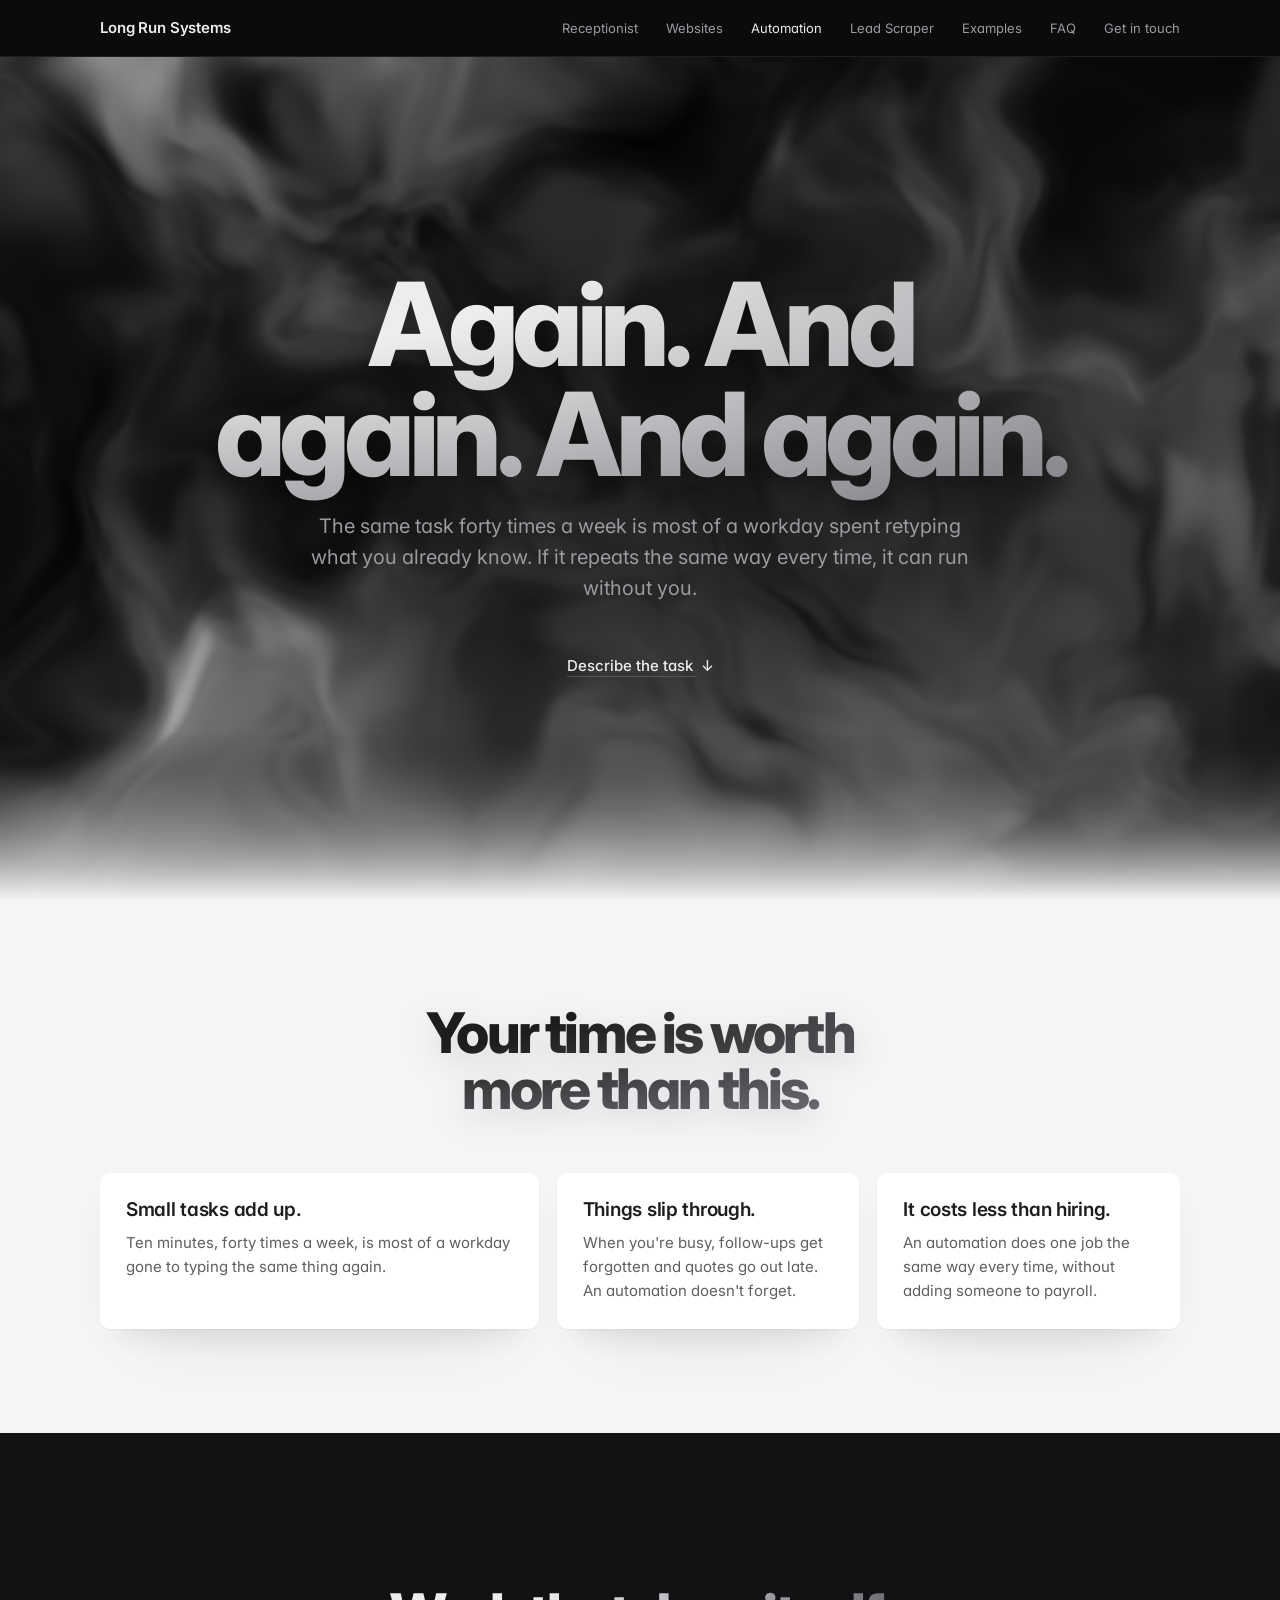
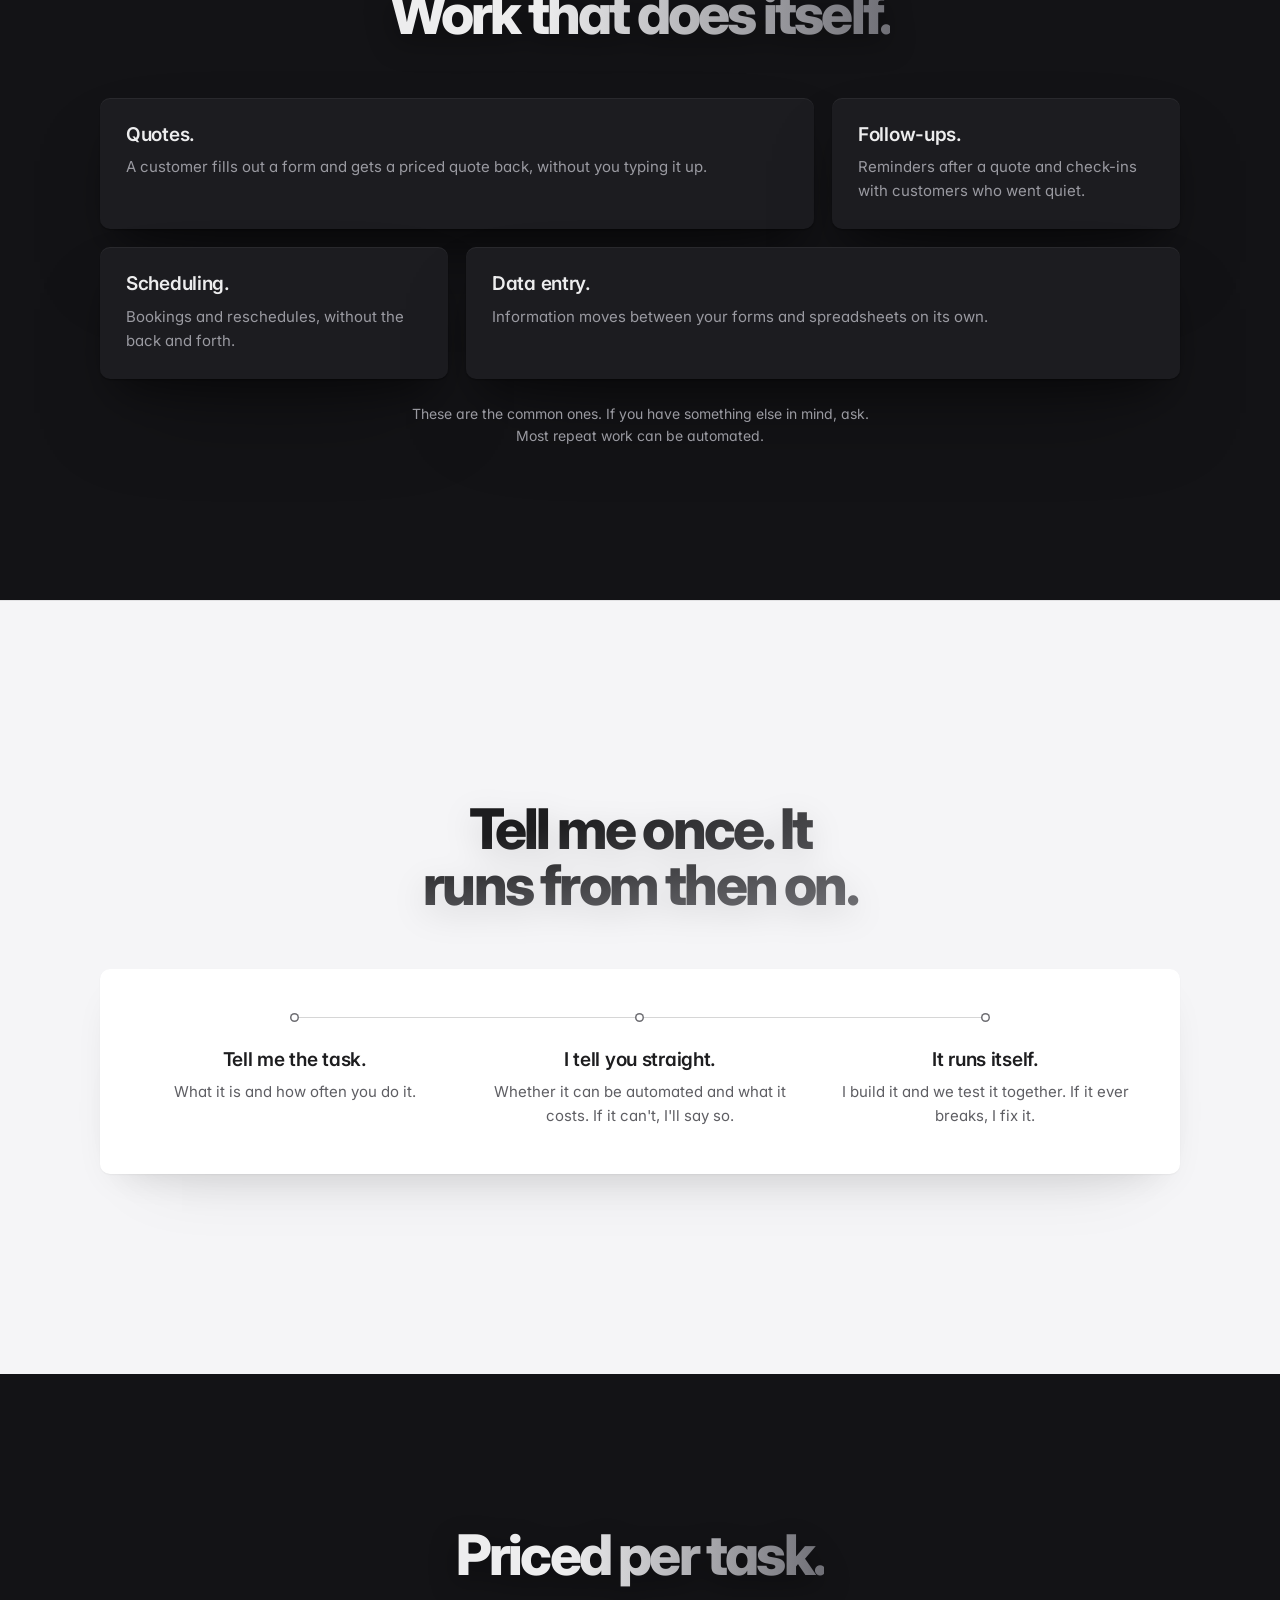
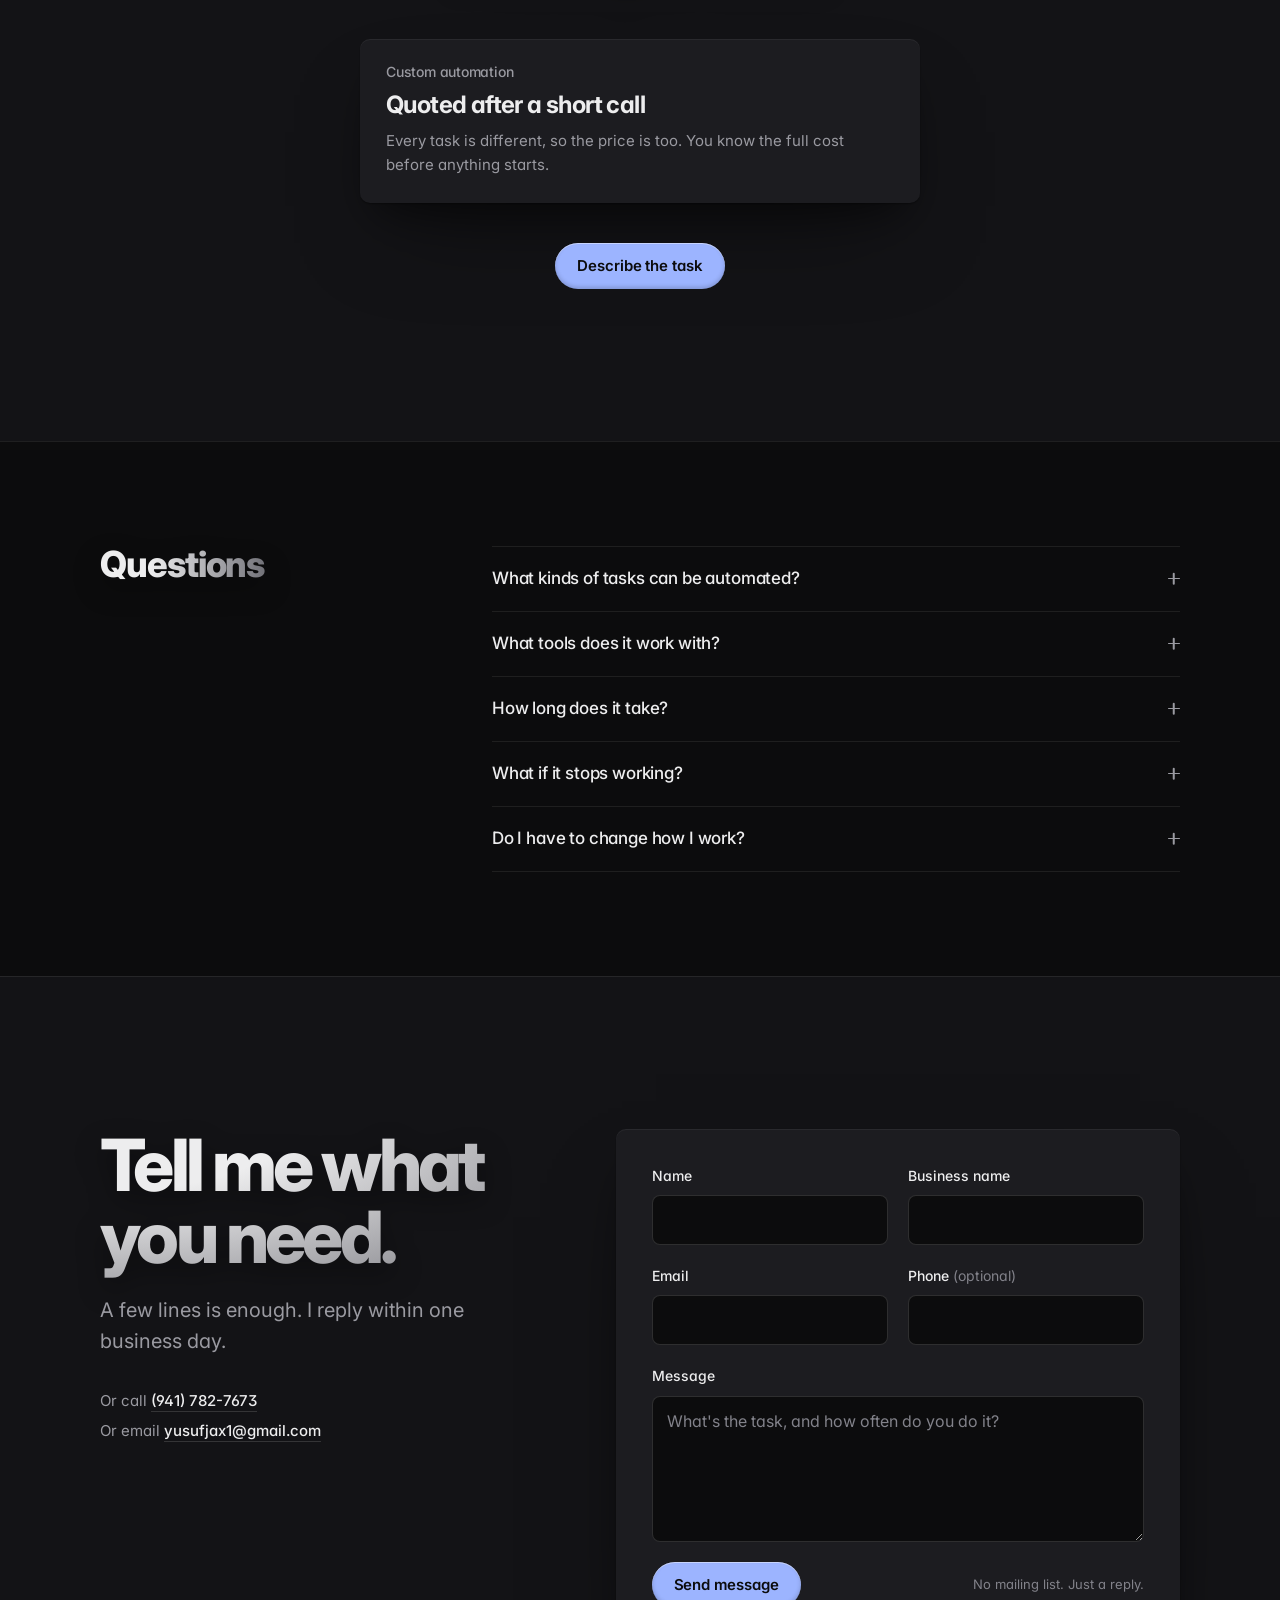
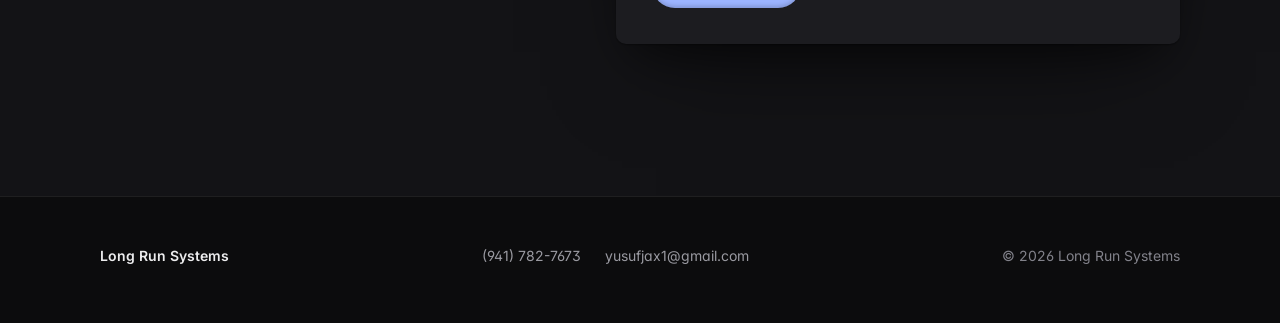
==== automation/index.html @ 73c7a764 "Hero shader fades into the next section's color on every page; menu no longer locks page scroll - Be" ====
<!doctype html>
<html lang="en">
<head>
<meta charset="utf-8">
<meta name="viewport" content="width=device-width, initial-scale=1, viewport-fit=cover">
<title>Custom automation | Long Run Systems</title>
<meta name="description" content="Custom automations for quotes, follow-ups, scheduling, and data entry. For local businesses in the Sarasota area.">
<meta name="theme-color" content="#0c0c0d">
<script>
document.documentElement.classList.add("js");
// Scroll position: the browser no longer restores it on its own. A reload
// opens at the top (unless the URL has an anchor). A tab you return to that
// never reloaded (bfcache) is untouched and keeps its place.
if ("scrollRestoration" in history) history.scrollRestoration = "manual";
(function () {
  var nav = window.performance && performance.getEntriesByType ? performance.getEntriesByType("navigation")[0] : null;
  if (nav && nav.type === "reload" && !location.hash) window.scrollTo(0, 0);
})();
</script>
<link rel="preconnect" href="https://fonts.googleapis.com">
<link rel="preconnect" href="https://fonts.gstatic.com" crossorigin>
<link href="https://fonts.googleapis.com/css2?family=Inter:wght@400;500;600;700;800&display=swap" rel="stylesheet">
<link rel="stylesheet" href="../styles.css">
</head>
<body>
<a class="skip-link" href="#main">Skip to content</a>

<body>
<a class="skip-link" href="#main">Skip to content</a>

<header class="site-header">
  <div class="container">
    <a class="wordmark" href="../">Long Run Systems</a>
    <nav aria-label="Primary">
      <ul class="site-nav" role="list">
        <li class="nav-section"><a class="header-link" href="../receptionist/">Receptionist</a></li>
        <li class="nav-section"><a class="header-link" href="../websites/">Websites</a></li>
        <li class="nav-section"><a class="header-link" href="../automation/" aria-current="page">Automation</a></li>
        <li class="nav-section"><a class="header-link" href="../lead-scraper/">Lead Scraper</a></li>
        <li class="nav-section"><a class="header-link" href="../examples/">Examples</a></li>
        <li class="nav-section"><a class="header-link" href="../faq/">FAQ</a></li>
        <li><a class="header-link" href="../contact/">Get in touch</a></li>
      </ul>
    </nav>
  </div>
</header>

<main id="main">

  <section class="hero hero--page" aria-labelledby="hero-title">
    <div class="container center">
      <div class="reveal"><h1 id="hero-title">Again. <span class="tone">And again.</span> <span class="tone-2">And again.</span></h1></div>
      <p class="lede reveal">The same task forty times a week is most of a workday spent retyping what you already know. If it repeats the same way every time, it can run without you.</p>
      <div class="actions reveal">
        <a class="quiet-link" href="#contact">Describe the task <span class="arrow" aria-hidden="true">&darr;</span></a>
      </div>
    </div>
  </section>

  <section class="section section--light section--snug" id="why" aria-labelledby="why-title">
    <div class="container center">
      <div class="section-head">
        <div class="reveal"><h2 id="why-title">Your time is worth more <span class="tone">than this.</span></h2></div>
      </div>

      <ul class="boxes boxes--n3" role="list">
        <li class="reveal">
          <div class="box">
            <h3>Small tasks add up.</h3>
            <p>Ten minutes, forty times a week, is most of a workday gone to typing the same thing again.</p>
          </div>
        </li>
        <li class="reveal">
          <div class="box">
            <h3>Things slip through.</h3>
            <p>When you're busy, follow-ups get forgotten and quotes go out late. An automation doesn't forget.</p>
          </div>
        </li>
        <li class="reveal">
          <div class="box">
            <h3>It costs less than hiring.</h3>
            <p>An automation does one job the same way every time, without adding someone to payroll.</p>
          </div>
        </li>
      </ul>
    </div>
  </section>

  <section class="section section--band" id="tasks" aria-labelledby="tasks-title">
    <div class="container center">
      <div class="section-head">
        <div class="reveal"><h2 id="tasks-title">Work that <span class="tone">does itself.</span></h2></div>
      </div>

      <ul class="boxes boxes--n4" role="list">
        <li class="reveal">
          <div class="box">
            <h3>Quotes.</h3>
            <p>A customer fills out a form and gets a priced quote back, without you typing it up.</p>
          </div>
        </li>
        <li class="reveal">
          <div class="box">
            <h3>Follow-ups.</h3>
            <p>Reminders after a quote and check-ins with customers who went quiet.</p>
          </div>
        </li>
        <li class="reveal">
          <div class="box">
            <h3>Scheduling.</h3>
            <p>Bookings and reschedules, without the back and forth.</p>
          </div>
        </li>
        <li class="reveal">
          <div class="box">
            <h3>Data entry.</h3>
            <p>Information moves between your forms and spreadsheets on its own.</p>
          </div>
        </li>
      </ul>
      <p class="plans-note reveal">These are the common ones. If you have something else in mind, ask. Most repeat work can be automated.</p>
    </div>
  </section>

  <section class="section section--light section--roomy" id="how" aria-labelledby="how-title">
    <div class="container center">
      <div class="section-head">
        <div class="reveal"><h2 id="how-title">Tell me once. <span class="tone">It runs from then on.</span></h2></div>
      </div>

      <ol class="sequence reveal" role="list">
        <li class="sequence-step">
          <h3>Tell me the task.</h3>
          <p>What it is and how often you do it.</p>
        </li>
        <li class="sequence-step">
          <h3>I tell you straight.</h3>
          <p>Whether it can be automated and what it costs. If it can't, I'll say so.</p>
        </li>
        <li class="sequence-step">
          <h3>It runs itself.</h3>
          <p>I build it and we test it together. If it ever breaks, I fix it.</p>
        </li>
      </ol>
    </div>
  </section>

  <section class="section section--band" id="pricing" aria-labelledby="pricing-title">
    <div class="container center">
      <div class="section-head">
        <div class="reveal"><h2 id="pricing-title">Priced <span class="tone">per task.</span></h2></div>
      </div>

      <!-- PRICE: edit the amount and what is included here -->
      <div class="reveal price-card"><div class="box">
        <h3 class="plan-name">Custom automation</h3>
        <p class="plan-price plan-price--text">Quoted after a short call</p>
        <p class="plan-desc">Every task is different, so the price is too. You know the full cost before anything starts.</p>
      </div></div>
      <div class="actions reveal">
        <a class="btn" href="#contact">Describe the task</a>
      </div>
    </div>
  </section>

  <section class="section section--snug" id="faq" aria-labelledby="faq-title">
    <div class="container faq-grid">
      <div class="reveal"><h2 id="faq-title">Questions</h2></div>

      <div class="accordion reveal">
        <div class="accordion-item">
          <h3>
            <button class="accordion-trigger" type="button" aria-expanded="false" aria-controls="faq-panel-1" id="faq-trigger-1">
              What kinds of tasks can be automated?
              <span class="chevron" aria-hidden="true"></span>
            </button>
          </h3>
          <div class="accordion-panel" id="faq-panel-1" role="region" aria-labelledby="faq-trigger-1">
            <div><p>Quotes, follow-ups, scheduling, and data entry are the most common. Beyond those, anything you do the same way over and over is worth asking about. If you can explain the steps, there is a good chance it can run on its own.</p></div>
          </div>
        </div>
        <div class="accordion-item">
          <h3>
            <button class="accordion-trigger" type="button" aria-expanded="false" aria-controls="faq-panel-2" id="faq-trigger-2">
              What tools does it work with?
              <span class="chevron" aria-hidden="true"></span>
            </button>
          </h3>
          <div class="accordion-panel" id="faq-panel-2" role="region" aria-labelledby="faq-trigger-2">
            <div><p>Usually the ones you already use, like email, text messages, spreadsheets, calendars, and online forms. Tell me what you use and I'll tell you if it works.</p></div>
          </div>
        </div>
        <div class="accordion-item">
          <h3>
            <button class="accordion-trigger" type="button" aria-expanded="false" aria-controls="faq-panel-3" id="faq-trigger-3">
              How long does it take?
              <span class="chevron" aria-hidden="true"></span>
            </button>
          </h3>
          <div class="accordion-panel" id="faq-panel-3" role="region" aria-labelledby="faq-trigger-3">
            <div><p>Simple tasks can be running within days. Bigger ones take longer, and you get a timeline with the quote.</p></div>
          </div>
        </div>
        <div class="accordion-item">
          <h3>
            <button class="accordion-trigger" type="button" aria-expanded="false" aria-controls="faq-panel-4" id="faq-trigger-4">
              What if it stops working?
              <span class="chevron" aria-hidden="true"></span>
            </button>
          </h3>
          <div class="accordion-panel" id="faq-panel-4" role="region" aria-labelledby="faq-trigger-4">
            <div><p>Tell me and I fix it, at no charge.</p></div>
          </div>
        </div>
        <div class="accordion-item">
          <h3>
            <button class="accordion-trigger" type="button" aria-expanded="false" aria-controls="faq-panel-5" id="faq-trigger-5">
              Do I have to change how I work?
              <span class="chevron" aria-hidden="true"></span>
            </button>
          </h3>
          <div class="accordion-panel" id="faq-panel-5" role="region" aria-labelledby="faq-trigger-5">
            <div><p>No. The point is to fit around how you already work, not the other way around.</p></div>
          </div>
        </div>
      </div>
    </div>
  </section>

  <section class="section section--band" id="contact" aria-labelledby="contact-title">
    <div class="container contact-grid">
      <div>
        <div class="reveal"><h2 id="contact-title">Tell me <span class="tone">what you need.</span></h2></div>
        <p class="lede reveal">A few lines is enough. I reply within one business day.</p>
        <div class="contact-aside reveal">
          <p>Or call <a href="tel:+19417827673">(941) 782-7673</a></p>
          <p>Or email <a href="mailto:yusufjax1@gmail.com">yusufjax1@gmail.com</a></p>
        </div>
      </div>

      <!-- FORMSPREE: form endpoint. To use a different form, replace the ID at the end of the action URL. -->
      <form class="form reveal" action="https://formspree.io/f/meaelvea" method="POST">
        <!-- PAGE SOURCE: identifies which page this submission came from. -->
        <input type="hidden" name="page_source" value="automation">
        <input type="hidden" name="_subject" value="New inquiry from the automation page">
        <!-- Spam trap: bots fill this in, people never see it. display:none keeps browser autofill
             away from it, which would otherwise get real submissions marked as spam. -->
        <div style="display: none" aria-hidden="true">
          <label for="hp-field">Leave this empty</label>
          <input id="hp-field" type="text" name="_gotcha" tabindex="-1" autocomplete="off">
        </div>

        <div class="field">
          <label for="name">Name</label>
          <input id="name" name="name" type="text" autocomplete="name" required>
        </div>
        <div class="field">
          <label for="business">Business name</label>
          <input id="business" name="business" type="text" autocomplete="organization" required>
        </div>
        <div class="field">
          <label for="email">Email</label>
          <input id="email" name="email" type="email" autocomplete="email" inputmode="email" required>
        </div>
        <div class="field">
          <label for="phone">Phone <span class="optional">(optional)</span></label>
          <input id="phone" name="phone" type="tel" autocomplete="tel" inputmode="tel">
        </div>
        <div class="field field--full">
          <label for="message">Message</label>
          <textarea id="message" name="message" rows="5" placeholder="What's the task, and how often do you do it?" required></textarea>
        </div>
        <div class="form-footer field--full">
          <button class="btn" type="submit">Send message</button>
          <p class="form-note" id="form-status" role="status" aria-live="polite">No mailing list. Just a reply.</p>
        </div>
      </form>
    </div>
  </section>

</main>

<footer class="site-footer">
  <div class="container footer-row">
    <p class="footer-name">Long Run Systems</p>
    <div class="footer-links">
      <a href="tel:+19417827673">(941) 782-7673</a>
      <a href="mailto:yusufjax1@gmail.com">yusufjax1@gmail.com</a>
    </div>
    <p class="copyright">&copy; <span id="year">2026</span> Long Run Systems</p>
  </div>
</footer>

<script src="../script.js" defer></script>
</body>
</html>
---- styles.css ----
:root {
  --bg: #0c0c0d;
  --bg-raised: #131315;
  --bg-band: #131316;
  --surface: #18181b;
  --line: rgba(255, 255, 255, 0.08);
  --line-strong: rgba(255, 255, 255, 0.14);
  --text: #ededee;
  --text-muted: #9a9aa1;
  --text-faint: #82828a;
  --text-tone: #6f6f76;
  --media: #1a1a1d;
  --accent: #9cb4ff;
  --accent-hover: #b6c8ff;
  --accent-ink: #0c0c0d;
  /* Panels: depth from value steps, a faint lit top edge, and a large soft
     shadow. Page (--bg) < panel (--panel); inputs sit back at --bg. */
  --panel: #17171a;
  --panel-shadow:
    inset 0 1px 0 rgba(255, 255, 255, 0.06),
    0 1px 2px rgba(0, 0, 0, 0.4),
    0 22px 44px -18px rgba(0, 0, 0, 0.55),
    0 48px 96px -40px rgba(0, 0, 0, 0.5);
  --panel-shadow-lift:
    inset 0 1px 0 rgba(255, 255, 255, 0.07),
    0 2px 4px rgba(0, 0, 0, 0.4),
    0 30px 56px -18px rgba(0, 0, 0, 0.65),
    0 64px 112px -40px rgba(0, 0, 0, 0.55);
  /* Headlines sit on the page with the same soft depth as the panels */
  --headline-shadow: drop-shadow(0 10px 14px rgba(0, 0, 0, 0.38));
  --ok: #2fa36b;
  --radius: 10px;
  --header-h: 57px; /* sticky header: 56px bar + 1px border */
  --radius-sm: 8px;
  --max: 1120px;
  --gutter: 20px;
  --font: -apple-system, BlinkMacSystemFont, "SF Pro Display", "SF Pro Text", "Inter", system-ui, "Segoe UI", Roboto, "Helvetica Neue", Arial, sans-serif;
  --ease: cubic-bezier(0.2, 0.7, 0.2, 1);
  color-scheme: dark;
}

*, *::before, *::after { box-sizing: border-box; }

html {
  -webkit-text-size-adjust: 100%;
  text-size-adjust: 100%;
}

body {
  margin: 0;
  background: var(--bg);
  color: var(--text);
  font-family: var(--font);
  font-size: 1rem;
  line-height: 1.6;
  -webkit-font-smoothing: antialiased;
  -moz-osx-font-smoothing: grayscale;
  font-feature-settings: "cv11", "ss01";
}

img { max-width: 100%; display: block; }

a { color: inherit; text-decoration: none; transition: color 0.15s ease, text-decoration-color 0.15s ease; }

:focus { outline: none; }
[tabindex="-1"]:focus-visible { outline: none; }
:focus-visible {
  outline: 2px solid var(--accent);
  outline-offset: 3px;
  border-radius: 4px;
}

.skip-link {
  position: absolute;
  left: var(--gutter);
  top: -100px;
  padding: 10px 14px;
  background: var(--text);
  color: var(--bg);
  border-radius: var(--radius-sm);
  font-weight: 500;
  z-index: 10;
}
.skip-link:focus { top: 12px; color: var(--bg); }

.visually-hidden {
  position: absolute !important;
  width: 1px; height: 1px;
  padding: 0; margin: -1px;
  overflow: hidden;
  clip: rect(0, 0, 0, 0);
  white-space: nowrap;
  border: 0;
}

.container {
  width: 100%;
  max-width: var(--max);
  margin: 0 auto;
  padding: 0 var(--gutter);
  /* viewport-fit=cover: keep content clear of the notch in landscape */
  padding-left: max(var(--gutter), env(safe-area-inset-left, 0px));
  padding-right: max(var(--gutter), env(safe-area-inset-right, 0px));
}

/* ---------- Header ---------- */
.site-header {
  position: sticky;
  top: 0;
  z-index: 5;
  /* The background fills the top safe area too (padding, not margin) */
  padding-top: env(safe-area-inset-top, 0px);
  background: rgba(12, 12, 13, 0.78);
  -webkit-backdrop-filter: saturate(180%) blur(16px);
  backdrop-filter: saturate(180%) blur(16px);
  border-bottom: 1px solid var(--line);
}
html { scroll-padding-top: 72px; }
.site-header .container {
  display: flex;
  align-items: center;
  justify-content: space-between;
  height: 56px;
}
.site-nav {
  display: flex;
  align-items: center;
  gap: 28px;
  margin: 0;
  padding: 0;
  list-style: none;
}
.site-nav .nav-section { display: none; }

/* ---------- Mobile menu (built by script.js, phones only) ---------- */
.menu-toggle { display: none; }
@media (max-width: 879px) {
  .js .site-nav { display: none; }
  .js .menu-toggle { display: inline-flex; }
}
.menu-toggle {
  position: relative;
  align-items: center;
  justify-content: center;
  width: 44px;
  height: 44px;
  margin-right: -12px;
  padding: 0;
  border: 0;
  background: none;
  color: var(--text);
  cursor: pointer;
}
.menu-toggle .bar {
  position: absolute;
  left: 12px;
  width: 20px;
  height: 1.5px;
  border-radius: 1px;
  background: currentColor;
  transition: transform 0.35s cubic-bezier(0.65, 0, 0.35, 1), opacity 0.2s ease;
}
.menu-toggle .bar:nth-child(1) { transform: translateY(-6px); }
.menu-toggle .bar:nth-child(3) { transform: translateY(6px); }
.menu-toggle[aria-expanded="true"] .bar:nth-child(1) { transform: translateY(0) rotate(45deg); }
.menu-toggle[aria-expanded="true"] .bar:nth-child(2) { opacity: 0; transform: scaleX(0.2); }
.menu-toggle[aria-expanded="true"] .bar:nth-child(3) { transform: translateY(0) rotate(-45deg); }

.drawer,
.drawer-backdrop {
  position: fixed;
  top: calc(57px + env(safe-area-inset-top, 0px)); /* below the header, so the toggle stays in reach */
  bottom: 0;
}
.drawer {
  right: 0;
  z-index: 4;
  width: clamp(176px, 46vw, 220px);
  /* Runs to the bottom edge of the screen, so its own background sits behind
     the Safari toolbar if that expands; the links stay above the bar. */
  padding: 8px 16px calc(32px + env(safe-area-inset-bottom, 0px));
  overflow-y: auto;
  overscroll-behavior: contain;
  border-left: 1px solid var(--line);
  background: rgba(19, 19, 21, 0.6);
  -webkit-backdrop-filter: blur(20px) saturate(160%);
  backdrop-filter: blur(20px) saturate(160%);
  transform: translateX(100%);
  visibility: hidden;
  transition: transform 0.45s cubic-bezier(0.65, 0, 0.35, 1), visibility 0s linear 0.45s;
}
.drawer.is-open {
  transform: none;
  visibility: visible;
  transition: transform 0.45s cubic-bezier(0.65, 0, 0.35, 1), visibility 0s;
}
.drawer-backdrop {
  left: 0;
  right: 0;
  z-index: 3;
  background: rgba(0, 0, 0, 0.3);
  opacity: 0;
  visibility: hidden;
  transition: opacity 0.45s ease-in-out, visibility 0s linear 0.45s;
}
.drawer-backdrop.is-open {
  opacity: 1;
  visibility: visible;
  transition: opacity 0.45s ease-in-out, visibility 0s;
}
.drawer ul {
  margin: 0;
  padding: 0;
  list-style: none;
}
.drawer-link {
  display: block;
  padding: 13px 0;
  border-bottom: 1px solid var(--line);
  color: var(--text);
  font-size: 0.9375rem; /* same as the wordmark */
  font-weight: 600;
  letter-spacing: -0.01em;
}
.drawer-link:hover { color: var(--text); }
.drawer-link[aria-current="page"] { color: var(--accent); }
.drawer .btn {
  width: 100%;
  min-height: 42px;
  margin-top: 20px;
  padding: 0 12px;
  font-size: 0.875rem;
}
/* While the menu is open the page under it does not scroll, without touching
   overflow or position on <html> or <body>: iOS Safari treats either as a
   scroll reset and expands its toolbar. Touches on the backdrop, header and
   page are ignored for panning; the drawer contains its own scrolling. */
.menu-open .drawer-backdrop,
.menu-open .site-header,
.menu-open main,
.menu-open .site-footer { touch-action: none; }
@media (min-width: 880px) {
  .site-nav .nav-section { display: block; }
}
.wordmark {
  color: var(--text);
  font-weight: 600;
  font-size: 0.9375rem;
  letter-spacing: -0.01em;
}
.wordmark:hover { color: var(--text); }
.header-link {
  display: inline-flex;
  align-items: center;
  min-height: 44px;
  color: var(--text-muted);
  font-size: 0.8125rem;
}
.header-link:hover { color: var(--text); }
.header-link[aria-current="page"] { color: var(--text); }

/* Service pages: the page-level hero is a little shorter than the home hero */
.hero--page {
  padding: 40px 0 calc(48px + env(safe-area-inset-bottom, 0px));
}

.section-head { max-width: 40em; margin: 0 auto; }
.section-head h2 { font-size: clamp(2rem, 6vw, 3.5rem); }

/* Single price card (receptionist, automation) */
.price-card {
  max-width: 560px;
  margin: 56px auto 0;
  text-align: left;
}

/* Demo call-out on the receptionist page */
.demo-callout {
  display: inline-flex;
  flex-direction: column;
  align-items: center;
  gap: 6px;
  margin-top: 48px;
  padding: 24px 36px 26px;
  border-radius: var(--radius);
  background: var(--panel);
  box-shadow: var(--panel-shadow);
}
.demo-callout .example-tag { margin: 0; }

/* ---------- Type ---------- */
h1, h2, h3 {
  margin: 0;
  font-weight: 800;
  color: var(--text);
  text-wrap: balance;
}
h1 {
  font-size: clamp(3rem, 11vw, 7.25rem);
  line-height: 0.95;
  letter-spacing: -0.055em;
}
h2 {
  font-size: clamp(2.25rem, 7.5vw, 4.5rem);
  line-height: 1;
  letter-spacing: -0.05em;
}
h3 {
  font-size: 1.0625rem;
  line-height: 1.35;
  letter-spacing: -0.015em;
  font-weight: 600;
}
p { margin: 0; }

/* Two-tone fallback: before script.js runs, or without background-clip */
.tone { color: var(--text-tone); }
.tone-2 { color: color-mix(in srgb, var(--text-tone) 60%, var(--bg)); }

/* Soft drop shadow so headlines sit on the page like the panels. A filter
   (not text-shadow) so it also works on gradient-clipped text. */
h1, h2 { filter: var(--headline-shadow); }

/* Headline gradient, bright to muted, across the whole headline.
   script.js adds .grad, then .grad--multi when it wraps to 2+ lines:
   one line runs left to right, several lines fall off from the top left.
   Without background-clip support the solid color and .tone spans remain. */
.grad { width: fit-content; max-width: 100%; }
/* background-clip: text only paints inside the heading's box, and glyphs
   overhang it: descenders and tall caps past the tight line-height, the last
   letter past the right edge (negative letter-spacing). Padding widens the
   paint area; equal negative margins keep the layout exactly where it was
   (centred headings keep their auto side margins). script.js measures the
   line count without this padding. */
.grad {
  padding-top: 0.14em;
  padding-bottom: 0.26em;
  margin-top: -0.14em;
  margin-bottom: -0.26em;
}
/* Left-aligned headings also get room for the last letter's right overhang
   (the width cap grows by the same amount, so nothing re-wraps). Centred
   headings keep their auto side margins and need none. */
.about-grid .grad,
.faq-grid .grad,
.contact-grid .grad {
  max-width: calc(100% + 0.1em);
  padding-right: 0.1em;
  margin-right: -0.1em;
}
@supports ((-webkit-background-clip: text) or (background-clip: text)) {
  .grad {
    background-image: linear-gradient(to right, var(--text) 0%, var(--text) 30%, var(--text-tone) 100%);
    -webkit-background-clip: text;
    background-clip: text;
    -webkit-text-fill-color: transparent;
    color: transparent;
  }
  .grad.grad--multi {
    background-image: radial-gradient(farthest-corner at 0% 0%, var(--text) 30%, var(--text-tone) 100%);
  }
  .grad .tone,
  .grad .tone-2 { color: transparent; -webkit-text-fill-color: transparent; }
}

.eyebrow {
  display: block;
  margin-bottom: 20px;
  color: var(--text-faint);
  font-size: 0.8125rem;
  font-weight: 500;
  letter-spacing: 0.02em;
  font-variant-numeric: tabular-nums;
}

.lede {
  margin-top: 22px;
  max-width: 34em;
  color: var(--text-muted);
  font-size: clamp(1.0625rem, 2.4vw, 1.25rem);
  line-height: 1.55;
  font-weight: 400;
  text-wrap: pretty;
}

/* ---------- Buttons and links ---------- */
.actions {
  display: flex;
  flex-wrap: wrap;
  align-items: center;
  gap: 14px 28px;
  margin-top: 40px;
}
.btn {
  display: inline-flex;
  align-items: center;
  justify-content: center;
  min-height: 46px;
  padding: 0 22px;
  border: 0;
  border-radius: 999px;
  background: var(--accent);
  color: var(--accent-ink);
  font: inherit;
  font-size: 0.9375rem;
  font-weight: 600;
  letter-spacing: -0.005em;
  box-shadow:
    inset 0 1px 0 rgba(255, 255, 255, 0.45),
    inset 0 -2px 4px rgba(0, 0, 0, 0.18);
  cursor: pointer;
  transition: background-color 0.15s ease, transform 0.15s ease;
}
.btn:hover { background: var(--accent-hover); color: var(--accent-ink); }
.btn:active { transform: translateY(1px); }

/* The one quiet style: off-white text, a faint underline that firms up on
   hover, and an arrow that nudges. Used for every non-button link. */
.quiet-link,
.more-link,
.example-link,
.contact-aside a {
  color: var(--text);
  font-weight: 500;
  text-decoration: underline;
  text-decoration-thickness: 1px;
  text-decoration-color: var(--line-strong);
  text-underline-offset: 5px;
}
/* Inline-block (not flex) so one underline runs under the label and the
   arrow; vertical padding keeps a 44px tap target. */
.quiet-link,
.more-link,
.example-link {
  display: inline-block;
  padding: 11px 0;
  font-size: 0.9375rem;
  line-height: 22px;
}
.quiet-link .arrow,
.more-link .arrow,
.example-link .arrow { margin-left: 4px; }
.quiet-link:hover,
.more-link:hover,
.example-link:hover,
.contact-aside a:hover { color: var(--text); text-decoration-color: currentColor; }
.arrow {
  display: inline-block;
  transition: transform 0.2s var(--ease);
}
.more-link:hover .arrow,
.quiet-link:hover .arrow { transform: translateX(3px); }
.example-link:hover .arrow { transform: translate(2px, -2px); }

/* ---------- Sections ---------- */
.center { text-align: center; }
.center .lede { margin-left: auto; margin-right: auto; }
.center h1, .center h2 { margin-left: auto; margin-right: auto; }
.center .actions,
.center .meta-row,
.center .typelist { justify-content: center; }

/* Light band: same components, inverted tokens */
.section--light {
  --bg: #f5f5f7;
  --bg-raised: #ffffff;
  --surface: #ffffff;
  --media: #e8e8ed;
  --line: rgba(0, 0, 0, 0.08);
  --line-strong: rgba(0, 0, 0, 0.16);
  --text: #1d1d1f;
  --text-muted: #5e5e63;
  --text-faint: #6e6e73;
  --text-tone: #86868b;
  --accent: #2f55d4;
  --accent-hover: #1f3fae;
  --accent-ink: #ffffff;
  --panel: #ffffff;
  --panel-shadow:
    0 1px 2px rgba(0, 0, 0, 0.05),
    0 18px 40px -20px rgba(0, 0, 0, 0.14),
    0 40px 80px -48px rgba(0, 0, 0, 0.12);
  --panel-shadow-lift:
    0 2px 4px rgba(0, 0, 0, 0.06),
    0 26px 48px -20px rgba(0, 0, 0, 0.18),
    0 56px 96px -48px rgba(0, 0, 0, 0.16);
  --headline-shadow: drop-shadow(0 10px 16px rgba(0, 0, 0, 0.12));
  background: var(--bg);
  color: var(--text);
  border-top-color: transparent;
  color-scheme: light;
}
.section--light + .section { border-top-color: transparent; }
/* Every hero, together with the sticky header above it, fills exactly one
   screen, so the next section starts at the bottom edge and none of it shows
   before scrolling. Sized with svh only: the height of the screen with the
   mobile toolbars showing, a fixed number that does not change as they
   collapse or depending on their state at load, so the hero is the same on
   every visit. dvh, then vh, are fallbacks for browsers without svh. Nothing
   in script.js sets the hero height. min-height, not height, so content can
   never be clipped on a very short screen. Safe-area insets are zero unless
   the page runs edge to edge, and are covered either way. */
.hero {
  position: relative;
  display: flex;
  flex-direction: column;
  justify-content: center;
  min-height: calc(100vh - var(--header-h) - env(safe-area-inset-top, 0px));
  min-height: calc(100dvh - var(--header-h) - env(safe-area-inset-top, 0px));
  min-height: calc(100svh - var(--header-h) - env(safe-area-inset-top, 0px));
  padding: 32px 0 calc(32px + env(safe-area-inset-bottom, 0px));
}
.hero h1 { max-width: 11em; }

/* ---------- Home hero: spacious, monochrome, high contrast ----------
   Close to full viewport height (never taller than it), headline set a little
   above optical center by giving the bottom more padding than the top. The
   background is CSS only: one faint white light from the upper left and a
   hairline grid that shows only toward the edges. Both fade into the next
   section, so there is no hard edge. */
.hero--home {
  position: relative;
  isolation: isolate;
  display: flex;
  flex-direction: column;
  justify-content: center;
  padding: clamp(56px, 9vh, 120px) 0 calc(clamp(96px, 18vh, 220px) + env(safe-area-inset-bottom, 0px));
  overflow: hidden;
}
.hero--home::before,
.hero--home::after {
  content: "";
  position: absolute;
  inset: 0;
  z-index: -1;
  pointer-events: none;
}
/* Lit, not glowing: a single low-opacity white falloff from one side */
.hero--home::before {
  background: radial-gradient(ellipse 70% 80% at 12% -10%, rgba(255, 255, 255, 0.075), rgba(255, 255, 255, 0) 70%);
}
/* Fade into the section below (it starts on the band color) */
.hero--home::after {
  top: auto;
  height: 32%;
  background: linear-gradient(to bottom, rgba(19, 19, 22, 0), var(--bg-band));
}
.hero + .section { border-top-color: transparent; }
.hero--home h1 {
  max-width: 10.5em;
  font-size: clamp(2.75rem, 7vw, 6rem);
  line-height: 0.96;
  letter-spacing: -0.055em;
}
.hero--home .lede {
  max-width: 36rem;
  margin-top: clamp(32px, 4.5vh, 48px);
}
.hero--home .actions { margin-top: clamp(48px, 7vh, 80px); }
/* Entrance is a short fade only, no movement */
.scroll-cue {
  position: absolute;
  left: 50%;
  bottom: calc(24px + env(safe-area-inset-bottom, 0px));
  width: 1px;
  height: 44px;
  background: linear-gradient(to bottom, rgba(255, 255, 255, 0), rgba(255, 255, 255, 0.35));
}
/* Short screens (a phone in landscape): smaller headline and tighter spacing,
   so the hero content fits one screen instead of spilling past it. */
@media (max-height: 600px) {
  .hero { padding: 20px 0 calc(24px + env(safe-area-inset-bottom, 0px)); }
  .hero--home { padding: 20px 0 calc(64px + env(safe-area-inset-bottom, 0px)); }
  .hero h1,
  .hero--home h1 { font-size: clamp(2rem, 9vh, 3.25rem); }
  .hero .lede,
  .hero--home .lede { margin-top: 12px; font-size: 1rem; }
  .hero .actions,
  .hero--home .actions { margin-top: 20px; }
  .hero .demo-callout { margin-top: 20px; padding: 14px 24px 16px; }
  .scroll-cue { height: 28px; bottom: calc(12px + env(safe-area-inset-bottom, 0px)); }
}
@media (max-height: 420px) {
  .hero { padding: 14px 0 calc(16px + env(safe-area-inset-bottom, 0px)); }
  .hero .actions,
  .hero--home .actions { margin-top: 16px; }
  .hero .demo-callout { margin-top: 14px; padding: 10px 20px 12px; }
}
/* Hairline grid on wider screens only; masked so it fades out well before
   the headline and toward the bottom edge. */
@media (min-width: 760px) {
  .hero--home .container::before {
    content: "";
    position: absolute;
    inset: 0;
    z-index: -1;
    pointer-events: none;
    background-image:
      linear-gradient(to right, rgba(255, 255, 255, 0.045) 1px, transparent 1px),
      linear-gradient(to bottom, rgba(255, 255, 255, 0.045) 1px, transparent 1px);
    background-size: 72px 72px;
    background-position: center top;
    -webkit-mask-image: radial-gradient(ellipse 75% 70% at 50% 42%, transparent 45%, #000 100%), linear-gradient(to bottom, #000 55%, transparent 90%);
    -webkit-mask-composite: source-in;
    mask-image: radial-gradient(ellipse 75% 70% at 50% 42%, transparent 45%, #000 100%), linear-gradient(to bottom, #000 55%, transparent 90%);
    mask-composite: intersect;
  }
}

.section {
  padding: clamp(88px, 13vw, 152px) 0;
  border-top: 1px solid var(--line);
}
.section--band {
  --bg-raised: #19191c;
  --surface: #1e1e21;
  --panel: #1c1c20;
  background: var(--bg-band);
}
/* Spacing varies on purpose so the page doesn't move in one even beat */
.section--snug { padding: clamp(64px, 9vw, 104px) 0; }
.section--roomy { padding: clamp(104px, 16vw, 200px) 0; }
.section--lead-in { padding: clamp(120px, 17vw, 208px) 0 clamp(80px, 11vw, 120px); }

.meta-row {
  display: flex;
  flex-wrap: wrap;
  align-items: center;
  gap: 8px 32px;
  margin-top: 40px;
}
.price {
  color: var(--text);
  font-size: 0.9375rem;
  font-weight: 500;
}
.price span { color: var(--text-muted); font-weight: 400; }

/* ---------- Panels ---------- */
.boxes {
  display: grid;
  grid-template-columns: 1fr;
  gap: 18px;
  margin: 56px 0 0;
  padding: 0;
  list-style: none;
  text-align: left;
}
.box {
  display: flex;
  flex-direction: column;
  height: 100%;
  padding: 24px 26px 26px;
  border-radius: var(--radius);
  background: var(--panel);
  box-shadow: var(--panel-shadow);
  transition: transform 0.25s var(--ease), box-shadow 0.25s var(--ease);
}
/* Lift on hover: 4px, well inside the 18px gaps, so a panel never touches
   its neighbor. Touch screens get it only while pressed. */
@media (hover: hover) and (pointer: fine) {
  .box:hover { transform: translateY(-4px); box-shadow: var(--panel-shadow-lift); }
}
.box.is-pressed { transform: translateY(-4px); box-shadow: var(--panel-shadow-lift); }
.box h3 { font-size: 1.1875rem; }
.box p {
  margin-top: 8px;
  color: var(--text-muted);
  font-size: 0.9375rem;
  line-height: 1.6;
}

/* Groups vary panel sizes by count on a clean, aligned grid (no offsets;
   only Examples is deliberately uneven). Three: a wider lead panel. Four:
   two wide, two narrow. Six: wide and narrow panels alternating by row. */
@media (min-width: 680px) {
  .boxes { grid-template-columns: repeat(2, 1fr); }
  .boxes--n3 > li:first-child,
  .boxes--n4 > li:first-child,
  .boxes--n4 > li:last-child,
  .boxes--n6 > li:first-child,
  .boxes--n6 > li:nth-child(4) { grid-column: 1 / -1; }
}
@media (min-width: 960px) {
  .boxes--n3 { grid-template-columns: 1.45fr 1fr 1fr; }
  .boxes--n3 > li:first-child { grid-column: auto; }
  .boxes--n4,
  .boxes--n6 { grid-template-columns: repeat(3, 1fr); }
  .boxes--n4 > li:first-child,
  .boxes--n4 > li:last-child,
  .boxes--n6 > li:first-child,
  .boxes--n6 > li:nth-child(4),
  .boxes--n6 > li:nth-child(5) { grid-column: span 2; }
}
.boxes--pair {
  max-width: 940px;
  margin-left: auto;
  margin-right: auto;
}
@media (min-width: 680px) {
  .boxes--pair { grid-template-columns: 1.4fr 1fr; align-items: start; }
  .boxes--pair > li:nth-child(2) { margin-top: 36px; }
}

/* ---------- Sequence: three moments on one wide panel ----------
   Each dot sits over its own column (centered on desktop, on a rail at the
   left on phones). The line is drawn per step, from that step's dot center to
   the next one's, so it starts and ends exactly on the first and last dots. */
.sequence {
  position: relative;
  display: grid;
  gap: 30px;
  margin: 56px 0 0;
  padding: 32px 26px 34px 56px;
  list-style: none;
  text-align: left;
  border-radius: var(--radius);
  background: var(--panel);
  box-shadow: var(--panel-shadow);
}
.sequence-step { position: relative; }
.sequence-step::before {
  content: "";
  position: absolute;
  z-index: 1;
  left: -30px;
  top: 6px;
  width: 9px;
  height: 9px;
  border-radius: 50%;
  background: var(--panel);
  box-shadow: inset 0 0 0 1.5px var(--text-faint);
}
.sequence-step:not(:last-of-type)::after {
  content: "";
  position: absolute;
  left: -26px;
  top: 10px;
  width: 1px;
  height: calc(100% + 30px); /* to the next dot's center, across the gap */
  background: var(--line-strong);
}
.sequence-step h3 { font-size: 1.1875rem; }
.sequence-step p {
  max-width: 24em;
  margin-top: 8px;
  color: var(--text-muted);
  font-size: 0.9375rem;
  line-height: 1.6;
}
@media (min-width: 760px) {
  .sequence {
    grid-template-columns: repeat(3, 1fr);
    gap: 44px;
    padding: 44px 44px 46px;
  }
  .sequence-step {
    padding-top: 34px;
    text-align: center;
  }
  .sequence-step p { margin-left: auto; margin-right: auto; }
  .sequence-step::before { left: calc(50% - 4.5px); top: 0; }
  .sequence-step:not(:last-of-type)::after {
    left: 50%;
    top: 4px;
    width: calc(100% + 44px);
    height: 1px;
  }
}

/* Process animation (overlay spans added by script.js, pure CSS keyframes).
   The accent line draws from dot to dot, each dot fills as the line reaches
   it, the last settles into a green check, then everything fades and the
   cycle restarts. Only transform and opacity animate. Paused until the
   sequence is on screen (.is-running). */
.seq-fill,
.seq-progress {
  position: absolute;
  pointer-events: none;
  animation-duration: 10s;
  animation-timing-function: cubic-bezier(0.45, 0, 0.25, 1);
  animation-iteration-count: infinite;
  animation-fill-mode: both;
  animation-play-state: paused;
}
.sequence.is-running .seq-fill,
.sequence.is-running .seq-progress { animation-play-state: running; }
.seq-progress {
  z-index: 0;
  left: -26px;
  top: 10px;
  width: 1px;
  height: calc(100% + 30px);
  background: var(--accent);
  transform-origin: center top;
}
.seq-fill {
  z-index: 2;
  left: -30px;
  top: 6px;
  width: 9px;
  height: 9px;
  border-radius: 50%;
  background: var(--accent);
}
.sequence-step:last-of-type .seq-fill {
  left: -34px;
  top: 2px;
  width: 17px;
  height: 17px;
  background: var(--ok);
}
.sequence-step:last-of-type .seq-fill::after {
  content: "";
  position: absolute;
  left: 6.5px;
  top: 3.5px;
  width: 4px;
  height: 8px;
  border: solid #ffffff;
  border-width: 0 2px 2px 0;
  transform: rotate(45deg);
}
@media (min-width: 760px) {
  .seq-progress {
    left: 50%;
    top: 4px;
    width: calc(100% + 44px);
    height: 1px;
    transform-origin: left center;
  }
  .seq-fill { left: calc(50% - 4.5px); top: 0; }
  .sequence-step:last-of-type .seq-fill { left: calc(50% - 8.5px); top: -4px; }
}
.sequence-step:nth-of-type(1) .seq-fill { animation-name: seq-dot-1; }
.sequence-step:nth-of-type(2) .seq-fill { animation-name: seq-dot-2; }
.sequence-step:nth-of-type(3) .seq-fill { animation-name: seq-dot-3; }
.sequence-step:nth-of-type(1) .seq-progress { animation-name: seq-line-1-y; }
.sequence-step:nth-of-type(2) .seq-progress { animation-name: seq-line-2-y; }
@media (min-width: 760px) {
  .sequence-step:nth-of-type(1) .seq-progress { animation-name: seq-line-1-x; }
  .sequence-step:nth-of-type(2) .seq-progress { animation-name: seq-line-2-x; }
}
@keyframes seq-dot-1 {
  0% { opacity: 0; transform: scale(0.4); }
  7%, 84% { opacity: 1; transform: scale(1); }
  94%, 100% { opacity: 0; transform: scale(1); }
}
@keyframes seq-dot-2 {
  0%, 30% { opacity: 0; transform: scale(0.4); }
  37%, 84% { opacity: 1; transform: scale(1); }
  94%, 100% { opacity: 0; transform: scale(1); }
}
@keyframes seq-dot-3 {
  0%, 60% { opacity: 0; transform: scale(0.6); }
  68%, 84% { opacity: 1; transform: scale(1); }
  94%, 100% { opacity: 0; transform: scale(1); }
}
@keyframes seq-line-1-x {
  0%, 7% { opacity: 1; transform: scaleX(0); }
  30%, 84% { opacity: 1; transform: scaleX(1); }
  94%, 100% { opacity: 0; transform: scaleX(1); }
}
@keyframes seq-line-2-x {
  0%, 37% { opacity: 1; transform: scaleX(0); }
  60%, 84% { opacity: 1; transform: scaleX(1); }
  94%, 100% { opacity: 0; transform: scaleX(1); }
}
@keyframes seq-line-1-y {
  0%, 7% { opacity: 1; transform: scaleY(0); }
  30%, 84% { opacity: 1; transform: scaleY(1); }
  94%, 100% { opacity: 0; transform: scaleY(1); }
}
@keyframes seq-line-2-y {
  0%, 37% { opacity: 1; transform: scaleY(0); }
  60%, 84% { opacity: 1; transform: scaleY(1); }
  94%, 100% { opacity: 0; transform: scaleY(1); }
}
/* Reduced motion: the completed state, still, with the last dot a green check */
@media (prefers-reduced-motion: reduce) {
  /* !important: must beat the per-step animation-name rules above, or the
     global 0.01ms duration below would loop them at full speed */
  .seq-fill,
  .seq-progress { animation: none !important; opacity: 1; transform: none; }
}

/* ---------- Horizontal panel tracks (home: receptionist, Lead Scraper) ----------
   Default: a native swipe carousel with scroll-snap (phones, touch, no JS).
   .is-pinned, set by script.js on wide screens with a mouse: the section pins
   while vertical scroll moves the track sideways, then lets go.
   Reduced motion: a plain grid, no pinning and no transform. */
.hscroll-track {
  display: flex;
  align-items: stretch;
  gap: 18px;
  margin: 48px calc(-1 * var(--gutter)) 0;
  padding: 10px var(--gutter) 44px;
  overflow-x: auto;
  overscroll-behavior-x: contain;
  scroll-snap-type: x mandatory;
  scroll-padding-inline: var(--gutter);
  scrollbar-width: none;
  list-style: none;
  text-align: left;
}
.hscroll-track::-webkit-scrollbar { display: none; }
.hscroll-track > li {
  flex: 0 0 min(82%, 380px);
  scroll-snap-align: start;
}
.hscroll-track > li:nth-child(even) { flex-basis: min(72%, 320px); }
.hscroll-progress {
  position: relative;
  max-width: 140px;
  height: 1px;
  margin: -14px auto 0;
  overflow: hidden;
  background: var(--line-strong);
}
.hscroll-progress span {
  position: absolute;
  inset: 0;
  background: var(--text-muted);
  transform: scaleX(var(--p, 0));
  transform-origin: left center;
}
.hscroll.is-pinned { padding: 0; }
.hscroll.is-pinned .hscroll-after { padding-bottom: clamp(88px, 13vw, 152px); }
.hscroll-after { padding-top: 16px; }
.hscroll.is-pinned .hscroll-sticky {
  position: sticky;
  top: 57px; /* header height */
  display: flex;
  flex-direction: column;
  justify-content: center;
  height: calc(100vh - 57px);
  overflow: hidden;
}
.hscroll.is-pinned .hscroll-track {
  margin-left: 0;
  margin-right: 0;
  padding-left: 0;
  padding-right: 0;
  overflow: visible;
  scroll-snap-type: none;
  /* "translate", not "transform", so the scroll-reveal transform never overrides it */
  translate: calc(var(--x, 0) * -1px) 0;
  will-change: translate;
}
.hscroll.is-pinned .hscroll-track > li { flex: 0 0 auto; width: 480px; }
.hscroll.is-pinned .hscroll-track > li:nth-child(2) { width: 380px; }
.hscroll.is-pinned .hscroll-track > li:nth-child(3) { width: 440px; }
.hscroll.is-pinned .hscroll-track > li:nth-child(4) { width: 360px; }
@media (prefers-reduced-motion: reduce) {
  .hscroll-track {
    display: grid;
    grid-template-columns: 1fr;
    margin-left: 0;
    margin-right: 0;
    padding-left: 0;
    padding-right: 0;
    overflow: visible;
    scroll-snap-type: none;
  }
  .hscroll-progress { display: none; }
}
@media (prefers-reduced-motion: reduce) and (min-width: 680px) {
  .hscroll-track { grid-template-columns: repeat(2, 1fr); }
}

/* Plans */
.plans {
  display: grid;
  grid-template-columns: 1fr;
  gap: 16px;
  max-width: 880px;
  margin: 48px auto 0;
  text-align: left;
}
@media (min-width: 680px) {
  .plans { grid-template-columns: repeat(2, 1fr); }
}
.plans--3 { max-width: none; }
@media (min-width: 960px) {
  .plans--3 { grid-template-columns: repeat(3, 1fr); }
}
.plans--compact { max-width: 880px; margin-top: 28px; }
.plans--compact .box { padding: 22px 24px; }
.credit-rule {
  max-width: 36em;
  margin: 0 auto;
  color: var(--text);
  font-size: 1rem;
  line-height: 1.6;
}
.section-head + .credit-rule { margin-top: 28px; }
.plans-note {
  max-width: 34em;
  margin: 24px auto 0;
  color: var(--text-muted);
  font-size: 0.875rem;
}
.box .plan-name {
  color: var(--text-muted);
  font-size: 0.875rem;
  font-weight: 500;
}
.box .plan-price {
  overflow-wrap: anywhere; /* long placeholder text wraps instead of overflowing */
  margin-top: 10px;
  color: var(--text);
  font-size: 2.25rem;
  font-weight: 700;
  letter-spacing: -0.04em;
  line-height: 1.1;
}
.plan-price span {
  color: var(--text-muted);
  font-size: 1rem;
  font-weight: 400;
  letter-spacing: 0;
}
.box .plan-desc { margin-top: 10px; }
.box .plan-price--text { font-size: 1.5rem; letter-spacing: -0.025em; }
.plan-list {
  display: grid;
  gap: 10px;
  margin: 24px 0 0;
  padding: 20px 0 0;
  border-top: 1px solid var(--line);
  list-style: none;
  color: var(--text);
  font-size: 0.9375rem;
}
.plan-list li {
  position: relative;
  padding-left: 20px;
}
.plan-list li::before {
  content: "";
  position: absolute;
  left: 2px;
  top: 0.62em;
  width: 8px;
  height: 1.5px;
  background: var(--accent);
}

/* Examples */
.example-tag {
  display: flex;
  align-items: center;
  gap: 8px;
  margin-bottom: 14px;
  color: var(--text-faint);
  font-size: 0.8125rem;
  font-weight: 500;
}
.status-dot {
  width: 7px;
  height: 7px;
  border-radius: 50%;
  background: #2fa36b;
  box-shadow: 0 0 0 3px rgba(47, 163, 107, 0.16);
}
.box .example-link {
  margin-top: auto;
  padding-top: 14px;
  align-self: flex-start;
}
/* The demo number is the strongest proof on the site: large, and plainly
   a tappable phone link with an accent underline. */
.example-number {
  align-self: flex-start;
  display: inline-block;
  margin-top: auto;
  padding-top: 14px;
  color: var(--text);
  font-size: clamp(1.375rem, 3.2vw, 1.75rem);
  font-weight: 700;
  letter-spacing: -0.03em;
  line-height: 1.2;
  font-variant-numeric: tabular-nums;
  white-space: nowrap;
  text-decoration: underline;
  text-decoration-thickness: 2px;
  text-decoration-color: var(--accent);
  text-underline-offset: 6px;
}
.example-number:hover { color: var(--text); text-decoration-thickness: 3px; }
.demo-callout .example-number { padding-top: 6px; }

/* ---------- Automation: the qualifying list is type, not boxes ---------- */
.qualify {
  margin-top: 48px;
  color: var(--text-muted);
  font-size: 0.9375rem;
}
.typelist {
  display: flex;
  flex-wrap: wrap;
  gap: 0.35em 0.85em;
  margin: 16px 0 0;
  padding: 0;
  list-style: none;
  color: #b4b4ba;
  font-size: clamp(1rem, 3.15vw, 1.7rem); /* 1/1.75 of the previous clamp(1.75rem, 5.5vw, 3rem) */
  font-weight: 700;
  letter-spacing: -0.03em;
  line-height: 1.2;
}
.typelist li {
  display: inline-block;
  transition: transform 0.25s var(--ease), color 0.25s var(--ease);
}
@media (hover: hover) and (pointer: fine) {
  .typelist li:hover { transform: translateY(-3px); color: #ffffff; }
}
.typelist li.is-pressed { transform: translateY(-3px); color: #ffffff; }

/* ---------- About ---------- */
.about-grid {
  display: grid;
  gap: 24px;
}
@media (min-width: 860px) {
  .about-grid { grid-template-columns: 1fr 2fr; gap: 48px; }
}
.about-grid h2 {
  font-size: clamp(1.75rem, 4.5vw, 2.25rem);
  letter-spacing: -0.03em;
}
.about-text {
  max-width: 36em;
  color: var(--text-muted);
  font-size: clamp(1.0625rem, 2.2vw, 1.1875rem);
  line-height: 1.65;
}
.about-text p + p { margin-top: 1em; }

/* ---------- FAQ ---------- */
.faq-grid {
  display: grid;
  gap: 40px;
}
@media (min-width: 860px) {
  .faq-grid { grid-template-columns: 1fr 2fr; gap: 48px; }
}
.faq-grid h2 {
  font-size: clamp(1.75rem, 4.5vw, 2.25rem);
  letter-spacing: -0.03em;
}
.faq-solo { max-width: 820px; }
.accordion {
  border-top: 1px solid var(--line);
}
.accordion-item {
  border-bottom: 1px solid var(--line);
}
.accordion-item h3 { font-size: inherit; }
.accordion-trigger {
  display: flex;
  align-items: center;
  justify-content: space-between;
  gap: 24px;
  width: 100%;
  min-height: 64px;
  padding: 18px 0;
  border: 0;
  background: none;
  color: var(--text);
  font: inherit;
  font-size: 1.0625rem;
  font-weight: 500;
  letter-spacing: -0.01em;
  text-align: left;
  cursor: pointer;
  transition: color 0.15s ease;
}
.accordion-trigger:hover { color: #fff; }
.accordion-trigger:focus-visible { outline-offset: 2px; }
.chevron {
  position: relative;
  flex: none;
  width: 12px;
  height: 12px;
  color: var(--text-muted);
  transition: transform 0.25s var(--ease);
}
.chevron::before,
.chevron::after {
  content: "";
  position: absolute;
  left: 0;
  top: 50%;
  width: 12px;
  height: 1.5px;
  margin-top: -0.75px;
  background: currentColor;
  border-radius: 1px;
  transition: transform 0.25s var(--ease);
}
.chevron::after { transform: rotate(90deg); }
.accordion-trigger[aria-expanded="true"] .chevron::after { transform: rotate(0deg); }
.accordion-trigger:hover .chevron { color: var(--text); }

.accordion-panel {
  display: grid;
  grid-template-rows: 0fr;
  transition: grid-template-rows 0.3s var(--ease);
}
.accordion-panel[data-open="true"] { grid-template-rows: 1fr; }
.accordion-panel > div { overflow: hidden; }
.accordion-panel p {
  padding: 0 40px 24px 0;
  max-width: 38em;
  color: var(--text-muted);
}
/* No-JS fallback: panels stay readable */
html:not(.js) .accordion-panel { grid-template-rows: 1fr; }

/* ---------- Contact ---------- */
.contact-grid {
  display: grid;
  gap: 48px;
}
@media (min-width: 960px) {
  .contact-grid { grid-template-columns: 1fr 1.25fr; gap: 64px; }
}
.section--page {
  border-top: 0;
  padding-top: clamp(64px, 11vw, 120px);
}
.section--page h1 {
  font-size: clamp(2.5rem, 8vw, 4.5rem);
  letter-spacing: -0.045em;
}
.contact-aside {
  margin-top: 32px;
  color: var(--text-muted);
  font-size: 0.9375rem;
}
.contact-aside p + p { margin-top: 6px; }

/* Contact page: the section is the page's hero (shader, one-screen sizing).
   On a laptop the headline, the contact lines and the whole form, submit
   included, fit in one screen (1366x768), so spacing is tighter than the
   form on other pages. Phones stack and scroll as usual. */
.hero.hero--contact { padding: 40px 0 calc(48px + env(safe-area-inset-bottom, 0px)); }
.hero--contact .contact-grid { align-items: center; }
@media (min-width: 960px) {
  .hero.hero--contact { padding: 28px 0 calc(28px + env(safe-area-inset-bottom, 0px)); }
  .hero--contact h1 { font-size: clamp(2.5rem, 5vw, 4rem); }
  .hero--contact .lede { margin-top: 16px; }
  .hero--contact .contact-aside { margin-top: 20px; }
  .hero--contact .form { gap: 14px 16px; padding: 24px 28px; }
  .hero--contact .field label { margin-bottom: 6px; }
  .hero--contact .field input,
  .hero--contact .field textarea { padding: 8px 12px; }
  .hero--contact .field textarea { min-height: 96px; }
}

.form {
  display: grid;
  gap: 20px;
  padding: clamp(24px, 5vw, 36px);
  border-radius: var(--radius);
  background: var(--panel);
  box-shadow: var(--panel-shadow);
}
@media (min-width: 600px) {
  .form { grid-template-columns: 1fr 1fr; }
  .field--full { grid-column: 1 / -1; }
}
.field label {
  display: block;
  margin-bottom: 8px;
  color: var(--text);
  font-size: 0.875rem;
  font-weight: 500;
}
.field .optional {
  color: var(--text-faint);
  font-weight: 400;
}
.field input,
.field textarea {
  display: block;
  width: 100%;
  padding: 12px 14px;
  border: 1px solid var(--line-strong);
  border-radius: var(--radius-sm);
  background: var(--bg);
  color: var(--text);
  font: inherit;
  font-size: 1rem; /* 16px avoids iOS zoom on focus */
  line-height: 1.5;
  transition: border-color 0.15s ease, box-shadow 0.15s ease;
}
.field textarea {
  min-height: 140px;
  resize: vertical;
}
.field input::placeholder,
.field textarea::placeholder { color: var(--text-faint); }
.field input:hover,
.field textarea:hover { border-color: rgba(255, 255, 255, 0.22); }
.field input:focus-visible,
.field textarea:focus-visible {
  outline: none;
  border-color: var(--accent);
  box-shadow: 0 0 0 3px rgba(156, 180, 255, 0.2);
}
.form-footer {
  display: flex;
  flex-wrap: wrap;
  align-items: center;
  justify-content: space-between;
  gap: 16px;
}
.form-note.is-error { color: #ff9b9b; }
.form-note.is-sent { color: var(--text); }
.form-note {
  color: var(--text-faint);
  font-size: 0.8125rem;
}

/* ---------- Footer ---------- */
.site-footer {
  padding: 48px 0 56px;
  border-top: 1px solid var(--line);
  color: var(--text-muted);
  font-size: 0.875rem;
}
.footer-row {
  display: flex;
  flex-direction: column;
  gap: 12px;
}
@media (min-width: 760px) {
  .footer-row {
    flex-direction: row;
    align-items: center;
    justify-content: space-between;
  }
}
.footer-name { color: var(--text); font-weight: 600; }
.footer-links {
  display: flex;
  flex-wrap: wrap;
  gap: 4px 24px;
}
.footer-links a { color: var(--text-muted); }
.footer-links a:hover { color: var(--text); }
.copyright { color: var(--text-faint); }

/* ---------- Text selection ----------
   Off everywhere by default, so a press-and-hold anywhere (a panel, or text
   beside one) never highlights anything. Descendants left at "auto" resolve
   to "none" under this body rule. Back on only for phone numbers, email
   addresses, and form fields: people copy those, and a long-press on a tel:
   link is how a number gets saved to contacts. */
body {
  -webkit-user-select: none;
  user-select: none;
  -webkit-touch-callout: none;
  -webkit-tap-highlight-color: transparent;
}
a[href^="tel:"],
a[href^="mailto:"],
input,
textarea {
  -webkit-user-select: text;
  user-select: text;
  -webkit-touch-callout: default;
}

/* ---------- Reveal: the one system every animated element uses ----------
   Hidden state: .reveal, only while html.js is set (added in <head>), so it
   is present at first paint and never applies without JavaScript.
   Visible state: .is-visible, added by script.js, either after a double
   requestAnimationFrame (already on screen at load) or by the one
   IntersectionObserver (everything below). Timing lives in these custom
   properties only. Stagger is data-reveal-step, set by the script in DOM
   order. Gradient headlines and pricing panels are never .reveal
   themselves: a plain wrapper carries the class. */
:root {
  --reveal-duration: 1.2s;
  --reveal-ease: var(--ease);
  --reveal-shift: 10px;
  --reveal-step: 0.12s;
}
/* A keyframe animation rather than a transition: an animation always plays
   from its first frame when .is-visible lands, even if the engine never
   committed the hidden state first (WebKit can skip a transition in that
   case, which is what made some text pop in on iPhone). */
.js .reveal {
  opacity: 0;
  transform: translate3d(0, var(--reveal-shift), 0);
}
.js .reveal:not(.is-done) { will-change: opacity, transform; }
.js .reveal.is-visible {
  opacity: 1;
  transform: none;
  animation: reveal-in var(--reveal-duration) var(--reveal-ease) both;
}
.js .reveal.is-visible[data-reveal-step="1"] { animation-delay: calc(var(--reveal-step) * 1); }
.js .reveal.is-visible[data-reveal-step="2"] { animation-delay: calc(var(--reveal-step) * 2); }
.js .reveal.is-visible[data-reveal-step="3"] { animation-delay: calc(var(--reveal-step) * 3); }
.js .reveal.is-visible[data-reveal-step="4"] { animation-delay: calc(var(--reveal-step) * 4); }
@keyframes reveal-in {
  from { opacity: 0; transform: translate3d(0, var(--reveal-shift), 0); }
  to { opacity: 1; transform: none; }
}

/* ---------- Hero headline, letter by letter ----------
   script.js splits the hero h1 into letters (never in the source) and marks
   its .reveal wrapper .hl-host: the wrapper itself no longer fades, its
   letters do, on the same trigger. Each letter is two spans. The outer .ch
   animates (opacity and transform only). The inner .ch-in carries the
   gradient with background-clip: text, sized to the whole headline and
   offset by the letter's position, so the letters together show the one
   continuous gradient. The h1 keeps its gradient value (so the one-line or
   multi-line rule is unchanged) but paints nothing itself. */
:root {
  --hl-letter: 0.6s;  /* each letter's own fade and rise */
  --hl-spread: 0.5s;  /* first to last letter start, the whole line assembles in about this */
}
.js .reveal.hl-host { opacity: 1; transform: none; animation: none; }
.hl { position: relative; }
.hl-word { display: inline-block; white-space: nowrap; }
.hl .ch { display: inline-block; }
.js .hl .ch { opacity: 0; transform: translate3d(0, 0.18em, 0); }
.js .hl-host.is-visible .hl .ch {
  opacity: 1;
  transform: none;
  animation: hl-in var(--hl-letter) var(--reveal-ease) both;
  animation-delay: calc(var(--i, 0) * var(--hl-step, 0.02s));
}
@keyframes hl-in {
  from { opacity: 0; transform: translate3d(0, 0.18em, 0); }
  to { opacity: 1; transform: none; }
}
@supports ((-webkit-background-clip: text) or (background-clip: text)) {
  .grad.hl { background-repeat: no-repeat; background-size: 0 0; }
  /* Glyphs overhang their boxes (tight letter-spacing, descenders), and a
     background-clip: text background only paints inside the box. Padding
     widens the paint area on every side; the negative side margins cancel it
     so spacing is unchanged (vertical padding never affects inline layout).
     --hl-grad (script.js) is the headline's own gradient in pixel terms,
     identical inside the headline box and simply continuing past its edges,
     so overhanging glyph parts get the natural colour, not a seam.
     offsetLeft/Top measure this padded box, so the offsets stay exact. */
  .grad.hl .ch-in {
    padding: 0.2em 0.12em 0.25em 0.06em;
    margin: 0 -0.12em 0 -0.06em;
    background-image: var(--hl-grad);
    background-repeat: no-repeat;
    background-size: var(--hl-w) var(--hl-h);
    background-position: var(--x, 0) var(--y, 0);
    -webkit-background-clip: text;
    background-clip: text;
    color: transparent;
    -webkit-text-fill-color: transparent;
  }
}

/* ---------- Hero shader background ----------
   A WebGL canvas (script.js) behind the hero content: a slow greyscale
   gradient with a fixed ordered dither against banding, drawn at device
   resolution (capped), faded out toward the bottom so it blends into the
   next section. If WebGL is not
   available the canvas is never added and the CSS background stays. */
.hero { isolation: isolate; }
.hero-shader {
  position: absolute;
  inset: 0;
  z-index: -2;
  width: 100%;
  height: 100%;
  pointer-events: none;
  opacity: 0;
  transition: opacity 0.35s ease;
  -webkit-mask-image: linear-gradient(to bottom, #000 0%, #000 80%, transparent 100%);
  mask-image: linear-gradient(to bottom, #000 0%, #000 80%, transparent 100%);
}
.hero-shader.is-on { opacity: 1; }
/* The canvas fades out over the bottom 20% (mask above). Under it, the hero's
   own background goes from the page color to the color of the section below
   over the same stretch, so a light section gets no dark band at the seam.
   The home hero keeps its own fade (::after) to the band color. */
.hero:not(.hero--home) {
  background: linear-gradient(to bottom, rgba(12, 12, 13, 0) 80%, var(--hero-fade-to, rgba(12, 12, 13, 0)));
}
.hero:has(+ .section--light) { --hero-fade-to: #f5f5f7; } /* .section--light --bg */
.hero:has(+ .section--band) { --hero-fade-to: var(--bg-band); }
/* With the smoke running, the home hero's corner light and hairline grid
   step aside (they would fight it); without WebGL they stay. */
.has-shader.hero--home::before,
.has-shader.hero--home .container::before { display: none; }
/* If script.js never runs, nothing stays hidden: once the script starts it
   sets html.reveal-ready, which removes this failsafe before it fires. */
.js:not(.reveal-ready) .reveal { animation: reveal-failsafe 0s 3s forwards; }
@keyframes reveal-failsafe { to { opacity: 1; transform: none; } }

@media (prefers-reduced-motion: reduce) {
  *, *::before, *::after {
    transition-duration: 0.01ms !important;
    animation-duration: 0.01ms !important;
  }
  .js .reveal,
  .js .reveal.is-visible,
  .js .hl .ch { opacity: 1; transform: none; transition: none; animation: none !important; }
  .box:hover,
  .box.is-pressed,
  .typelist li:hover,
  .typelist li.is-pressed { transform: none; }
}
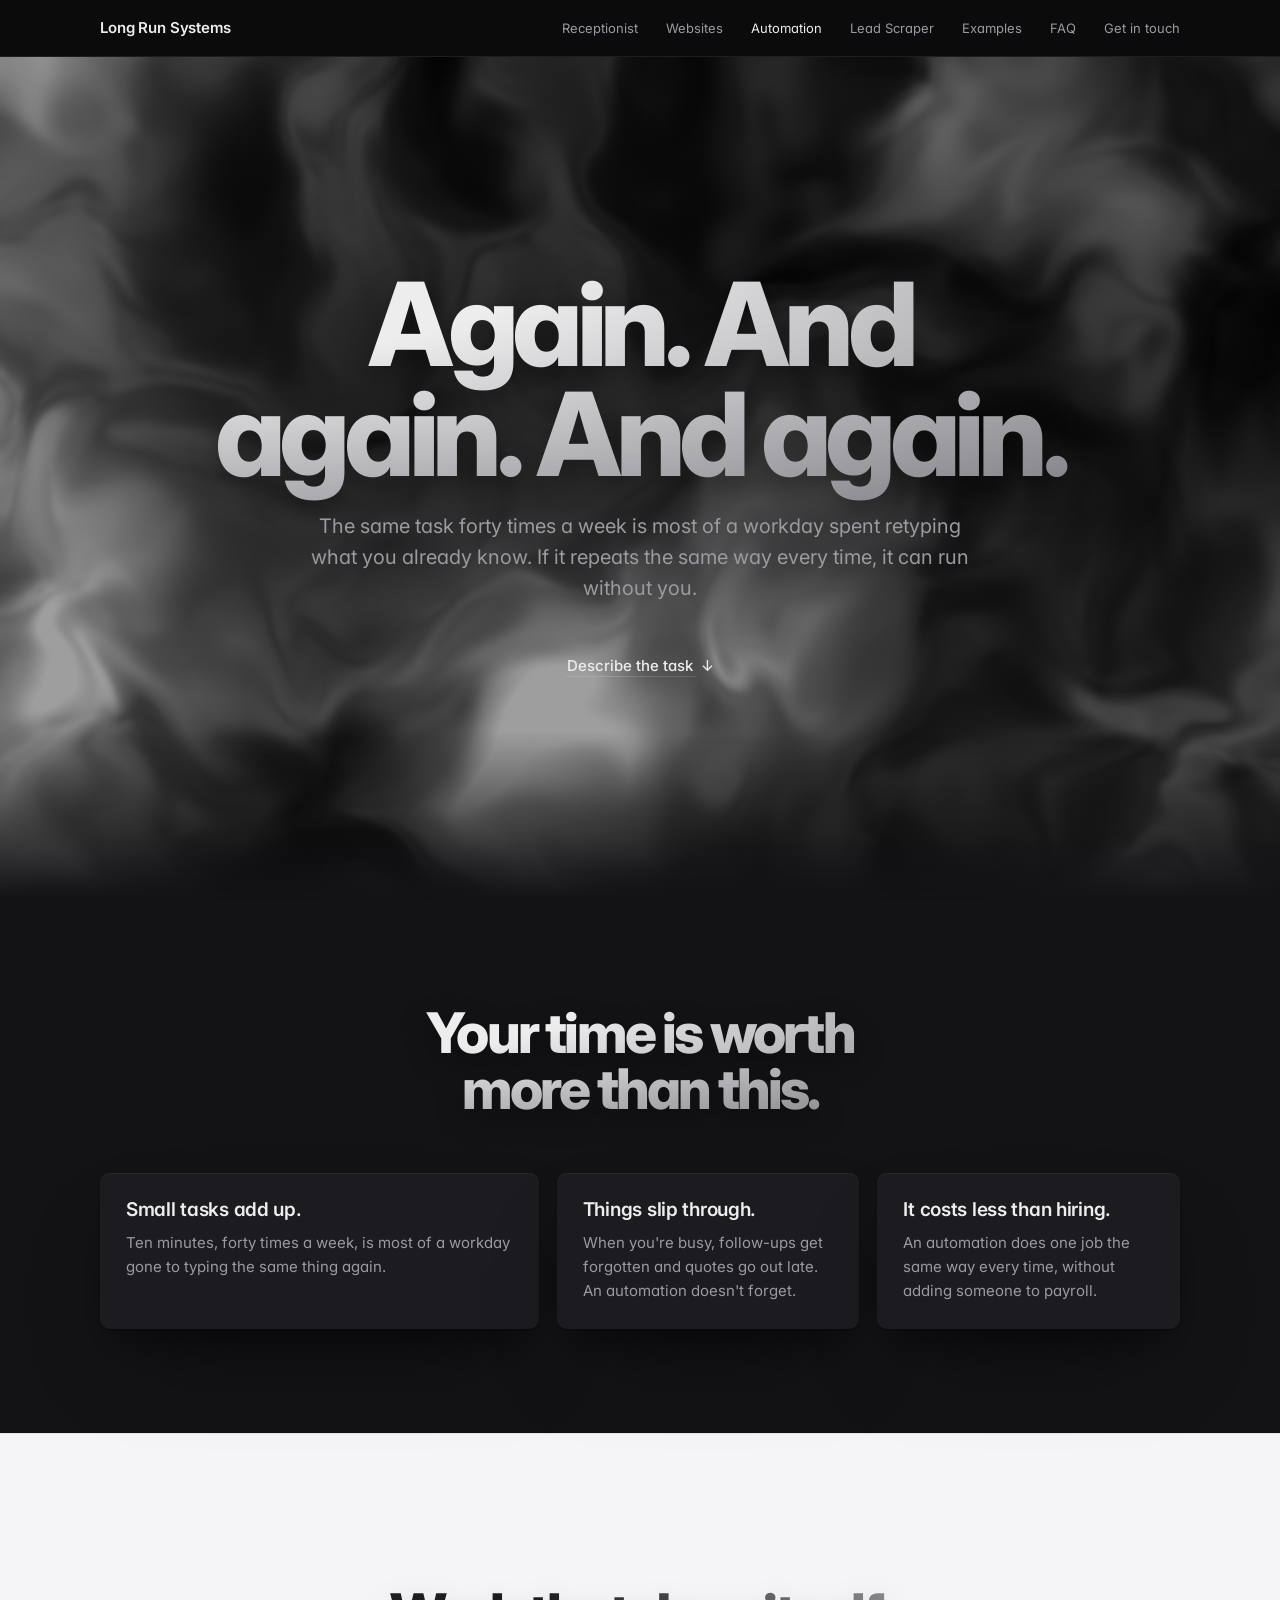
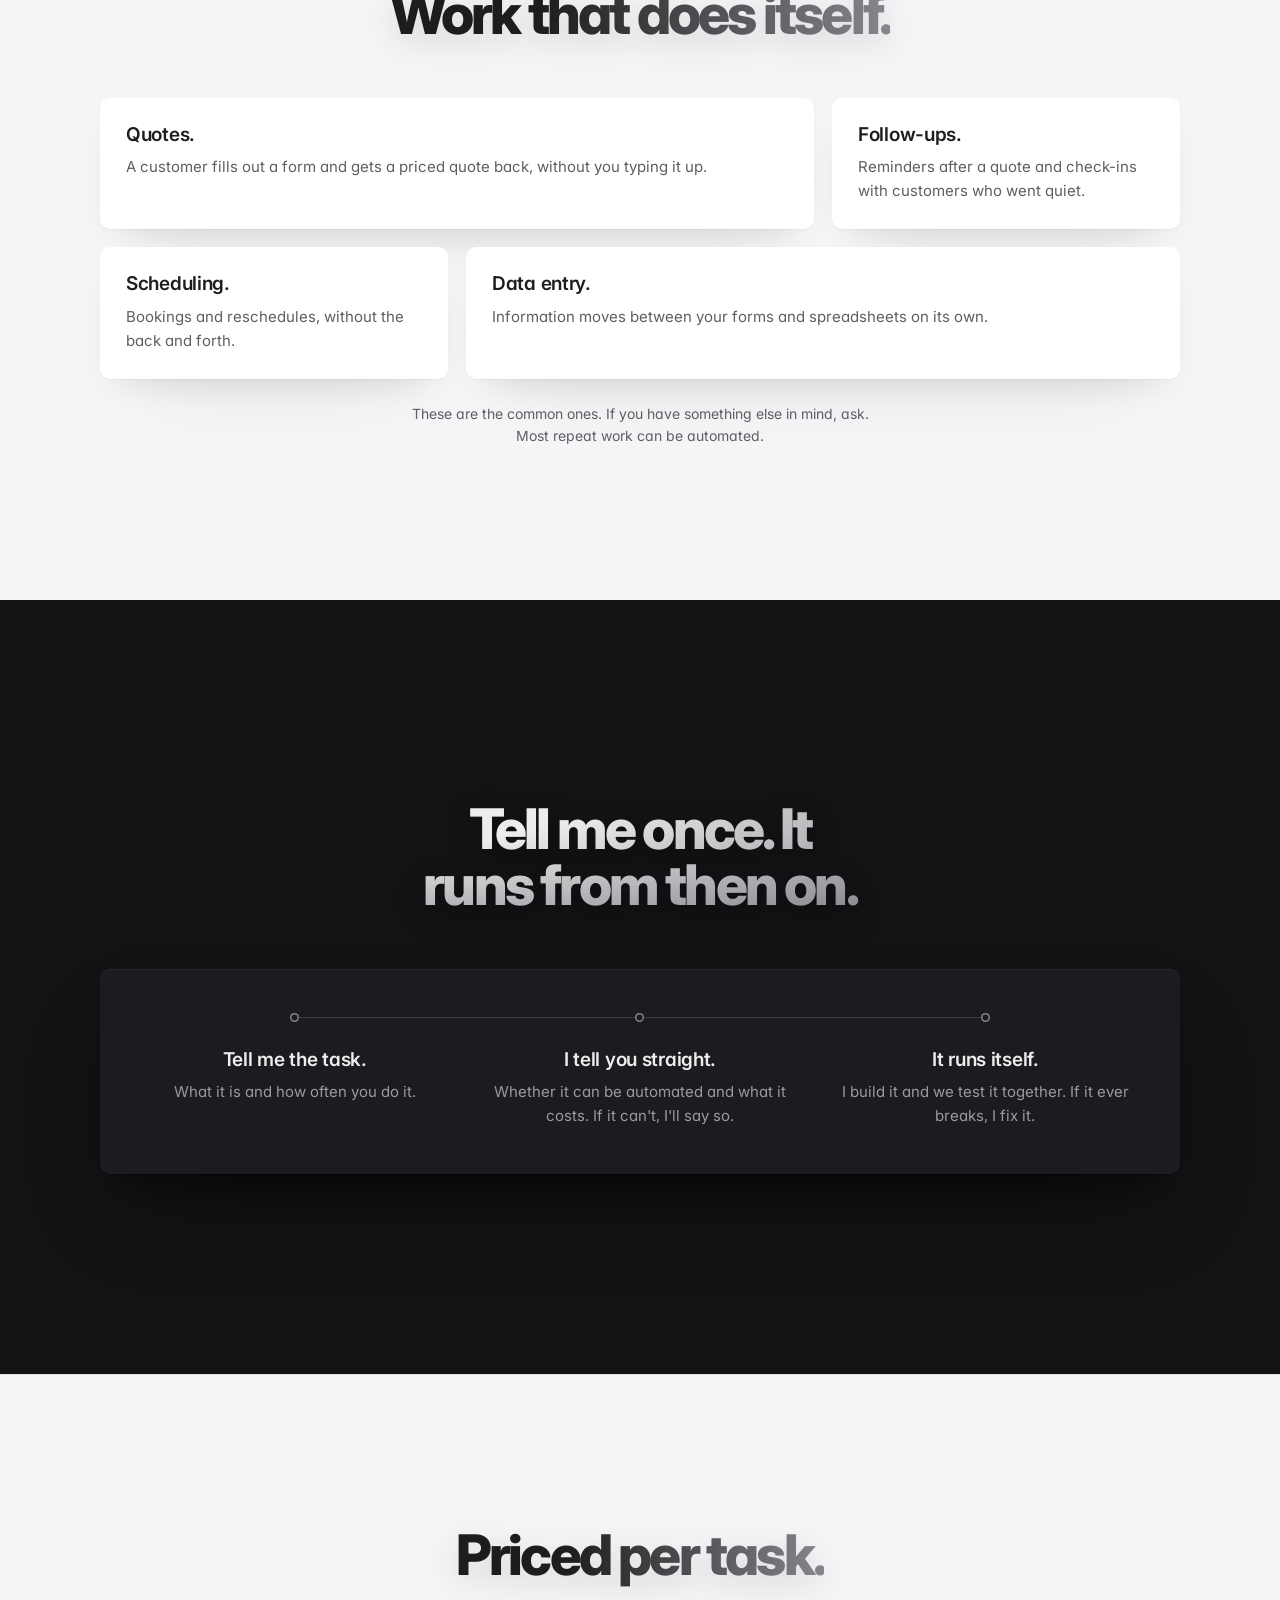
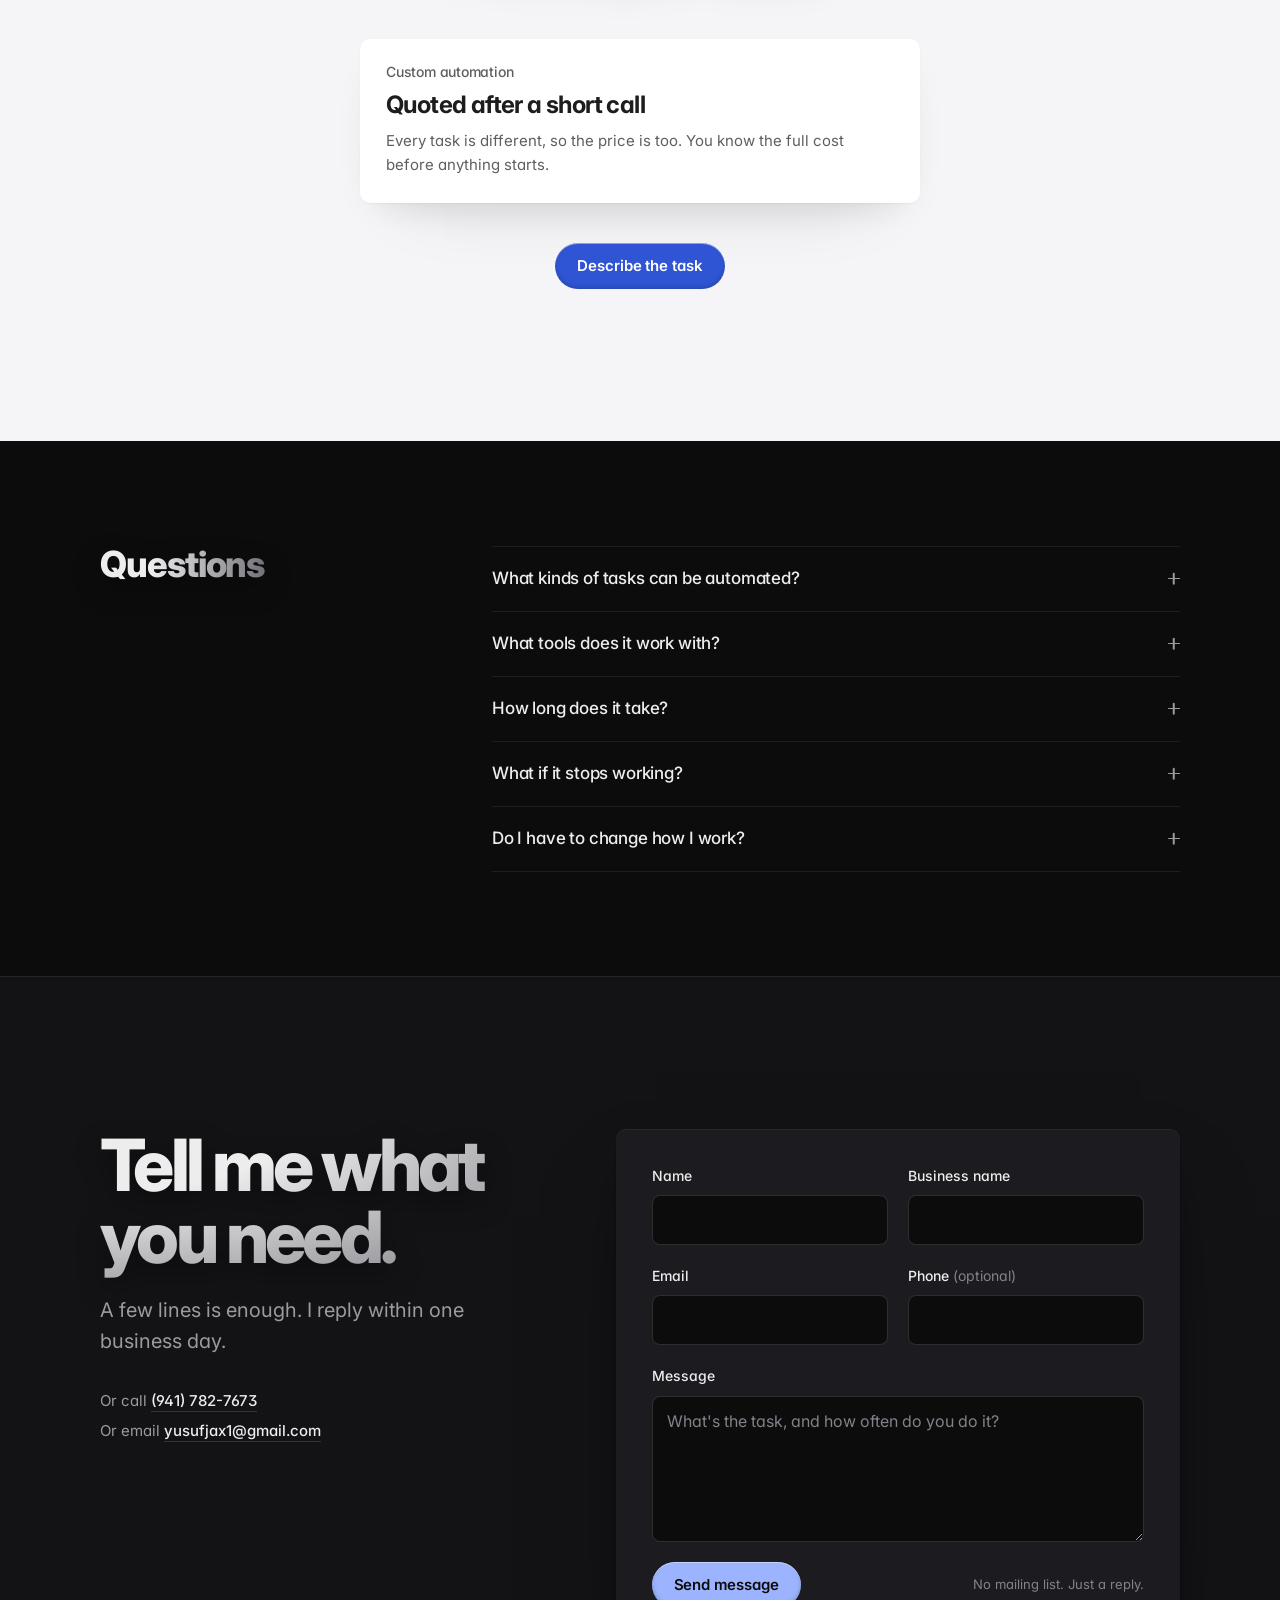
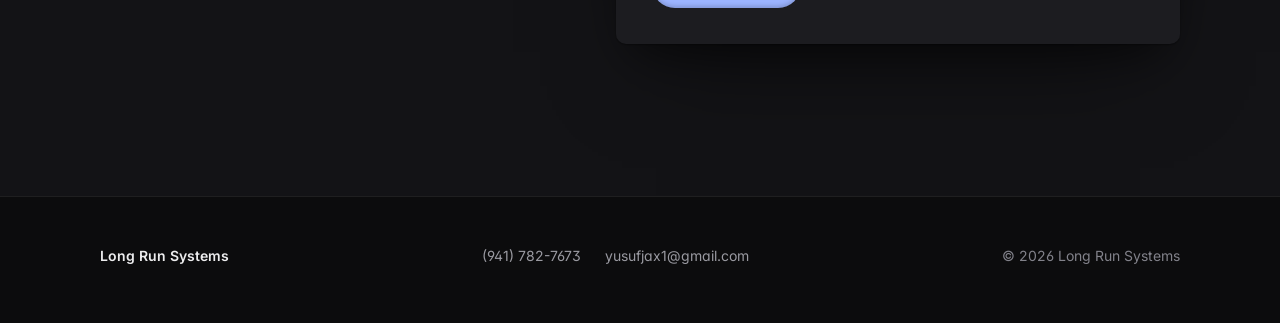
==== commit 07235071: "Dark second section on every page - Receptionist and Automation: light and band sections swap, so th" ====
--- a/automation/index.html
+++ b/automation/index.html
@@ -57,7 +57,7 @@
     </div>
   </section>
 
-  <section class="section section--light section--snug" id="why" aria-labelledby="why-title">
+  <section class="section section--band section--snug" id="why" aria-labelledby="why-title">
     <div class="container center">
       <div class="section-head">
         <div class="reveal"><h2 id="why-title">Your time is worth more <span class="tone">than this.</span></h2></div>
@@ -86,7 +86,7 @@
     </div>
   </section>
 
-  <section class="section section--band" id="tasks" aria-labelledby="tasks-title">
+  <section class="section section--light" id="tasks" aria-labelledby="tasks-title">
     <div class="container center">
       <div class="section-head">
         <div class="reveal"><h2 id="tasks-title">Work that <span class="tone">does itself.</span></h2></div>
@@ -122,7 +122,7 @@
     </div>
   </section>
 
-  <section class="section section--light section--roomy" id="how" aria-labelledby="how-title">
+  <section class="section section--band section--roomy" id="how" aria-labelledby="how-title">
     <div class="container center">
       <div class="section-head">
         <div class="reveal"><h2 id="how-title">Tell me once. <span class="tone">It runs from then on.</span></h2></div>
@@ -145,7 +145,7 @@
     </div>
   </section>
 
-  <section class="section section--band" id="pricing" aria-labelledby="pricing-title">
+  <section class="section section--light" id="pricing" aria-labelledby="pricing-title">
     <div class="container center">
       <div class="section-head">
         <div class="reveal"><h2 id="pricing-title">Priced <span class="tone">per task.</span></h2></div>
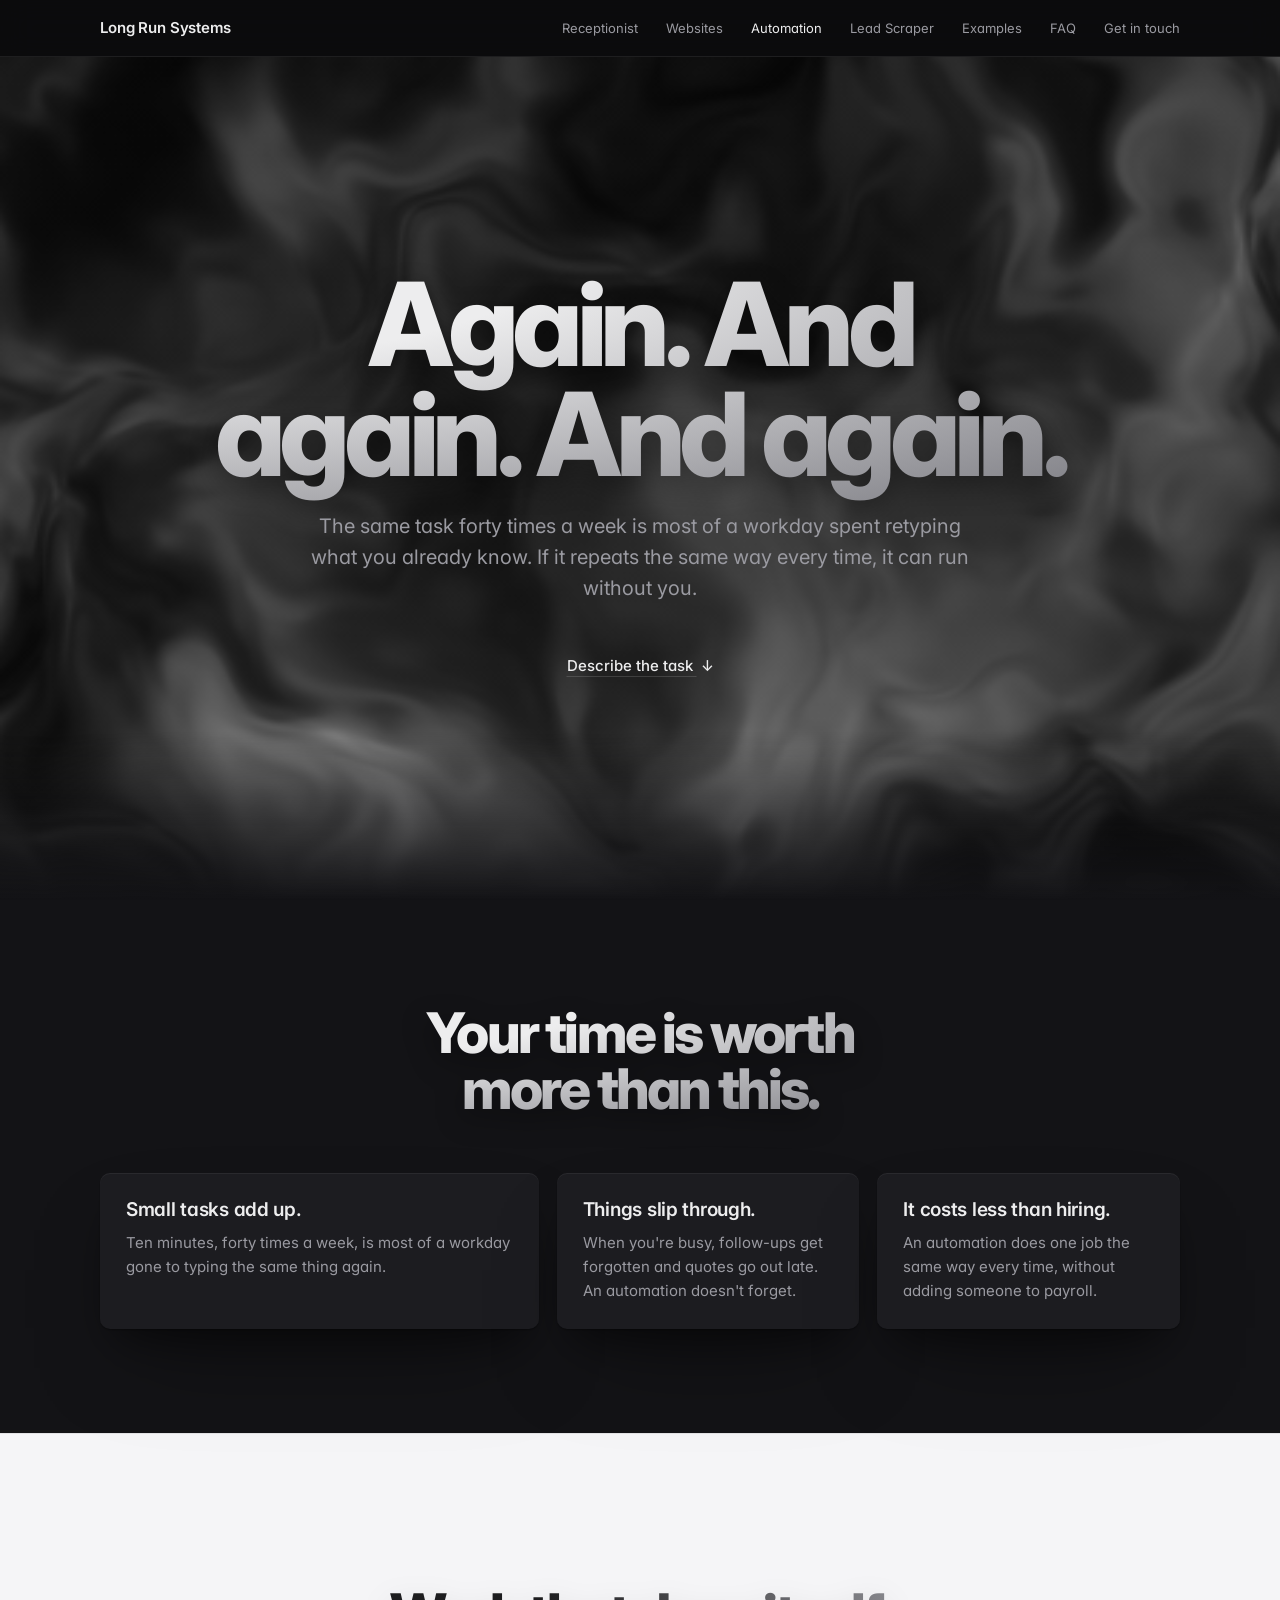
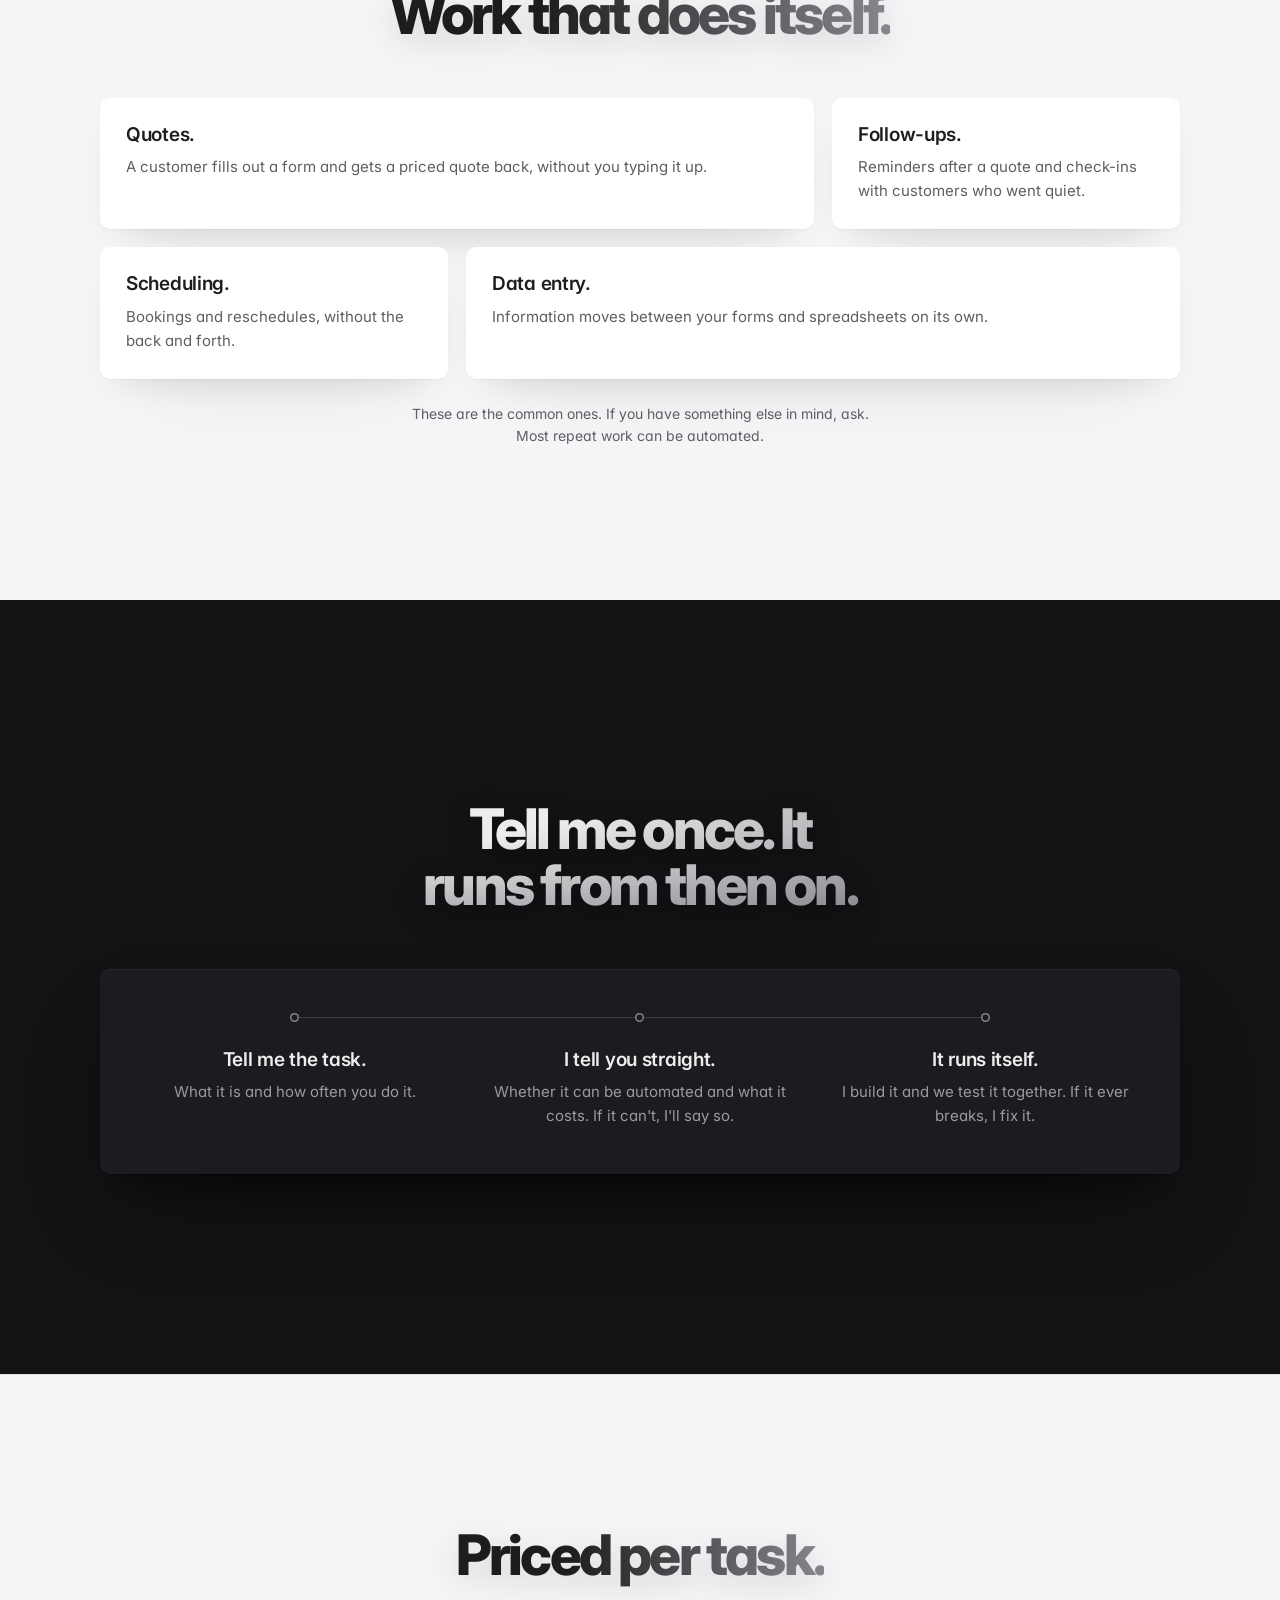
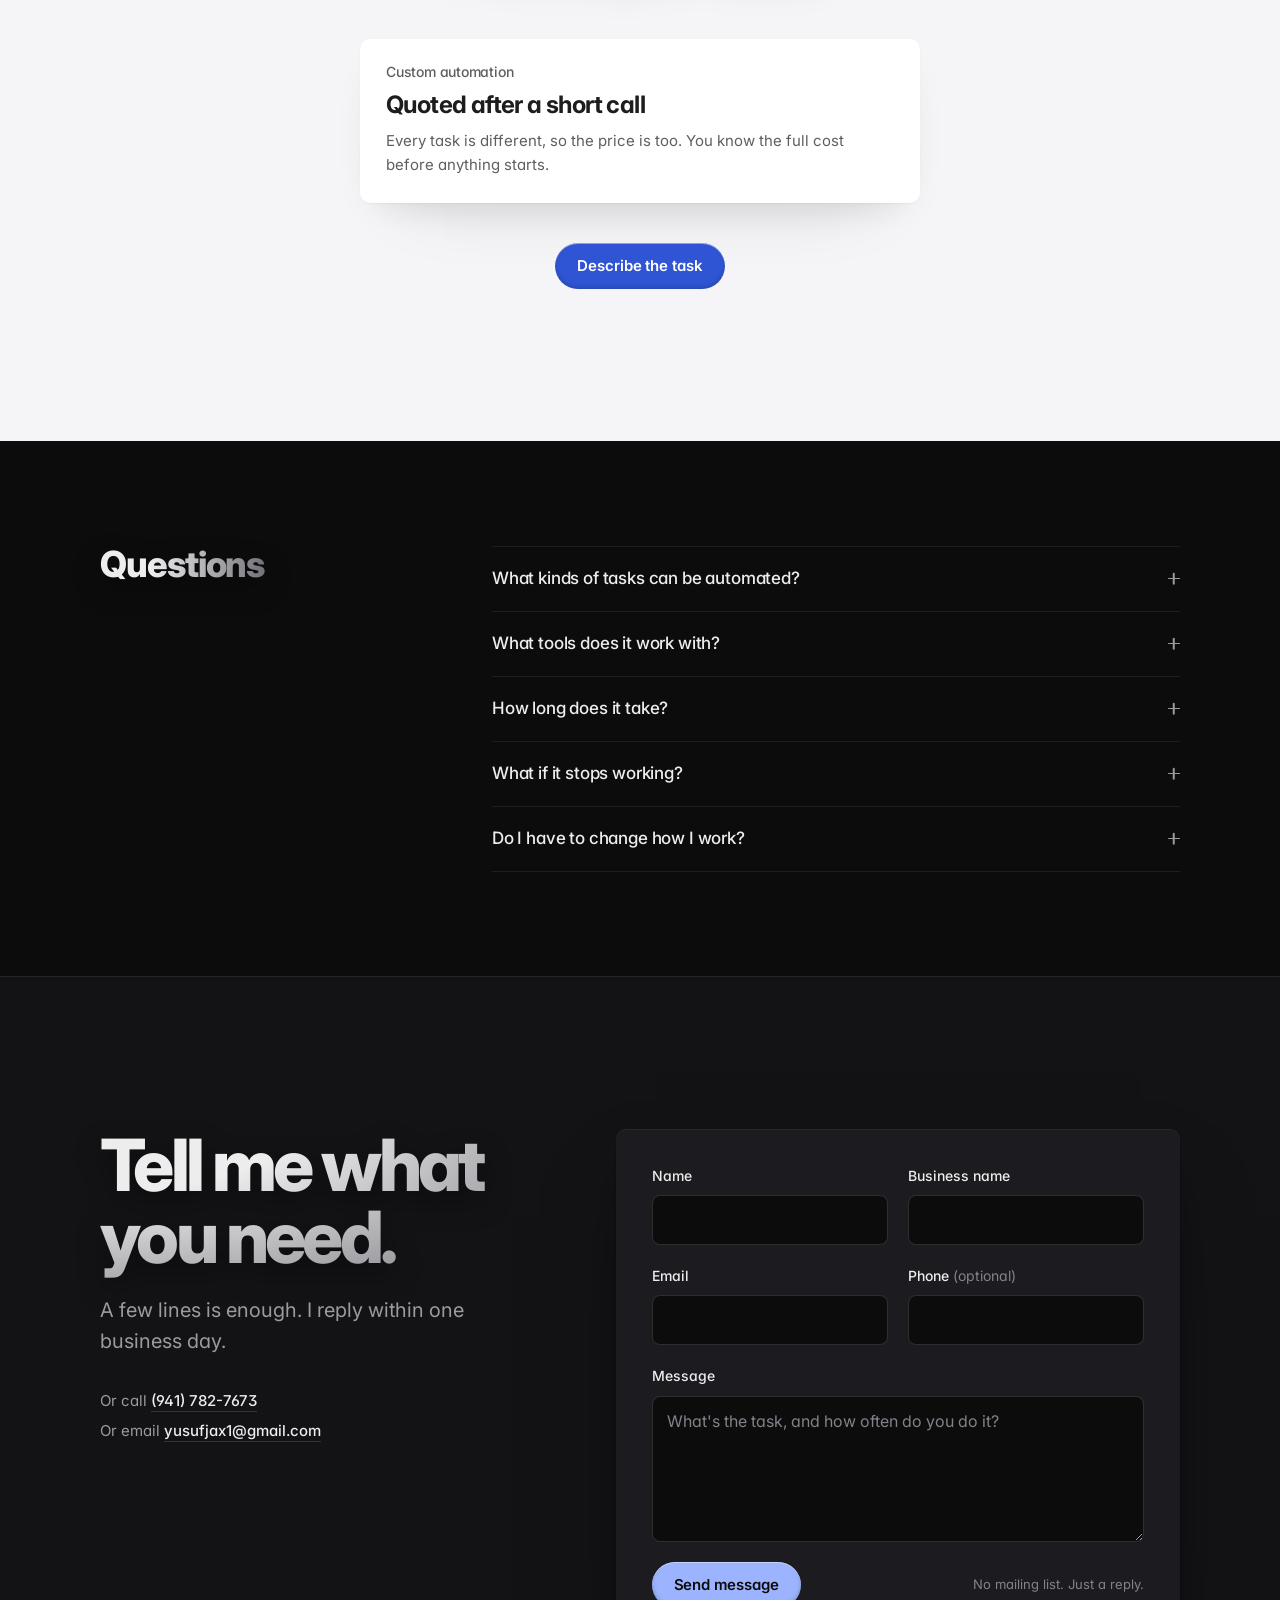
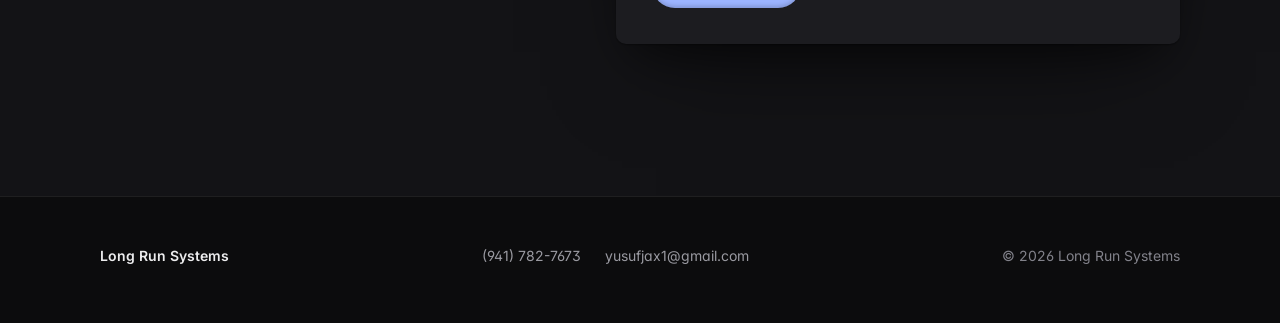
==== commit 358999ea: "SEO pass: home title, schema, sitemap, local-business descriptions - Restore original hero headlines" ====
--- a/automation/index.html
+++ b/automation/index.html
@@ -3,9 +3,20 @@
 <head>
 <meta charset="utf-8">
 <meta name="viewport" content="width=device-width, initial-scale=1, viewport-fit=cover">
-<title>Custom automation | Long Run Systems</title>
-<meta name="description" content="Custom automations for quotes, follow-ups, scheduling, and data entry. For local businesses in the Sarasota area.">
+<title>Business Automation for Quotes &amp; Follow-Ups | Long Run Systems</title>
+<meta name="description" content="Custom automations for quotes, follow-ups, scheduling, and data entry. For local businesses.">
 <meta name="theme-color" content="#0c0c0d">
+<link rel="canonical" href="https://longrunsystems.com/automation/">
+<link rel="icon" href="../favicon.svg" type="image/svg+xml">
+<meta property="og:type" content="website">
+<meta property="og:site_name" content="Long Run Systems">
+<meta property="og:locale" content="en_US">
+<meta property="og:url" content="https://longrunsystems.com/automation/">
+<meta property="og:title" content="Business Automation for Quotes &amp; Follow-Ups | Long Run Systems">
+<meta property="og:description" content="Custom automations for quotes, follow-ups, scheduling, and data entry. For local businesses.">
+<meta name="twitter:card" content="summary">
+<meta name="twitter:title" content="Business Automation for Quotes &amp; Follow-Ups | Long Run Systems">
+<meta name="twitter:description" content="Custom automations for quotes, follow-ups, scheduling, and data entry. For local businesses.">
 <script>
 document.documentElement.classList.add("js");
 // Scroll position: the browser no longer restores it on its own. A reload
--- a/styles.css
+++ b/styles.css
@@ -511,6 +511,14 @@
   padding: 32px 0 calc(32px + env(safe-area-inset-bottom, 0px));
 }
 .hero h1 { max-width: 11em; }
+/* One plain sentence under the hero headline: small, normal weight */
+.hero-sub {
+  margin-top: 18px;
+  color: var(--text-faint);
+  font-size: 0.9375rem;
+  font-weight: 400;
+  line-height: 1.5;
+}
 
 /* ---------- Home hero: spacious, monochrome, high contrast ----------
    Close to full viewport height (never taller than it), headline set a little
@@ -573,6 +581,7 @@
   .hero--home { padding: 20px 0 calc(64px + env(safe-area-inset-bottom, 0px)); }
   .hero h1,
   .hero--home h1 { font-size: clamp(2rem, 9vh, 3.25rem); }
+  .hero-sub { margin-top: 8px; font-size: 0.875rem; }
   .hero .lede,
   .hero--home .lede { margin-top: 12px; font-size: 1rem; }
   .hero .actions,
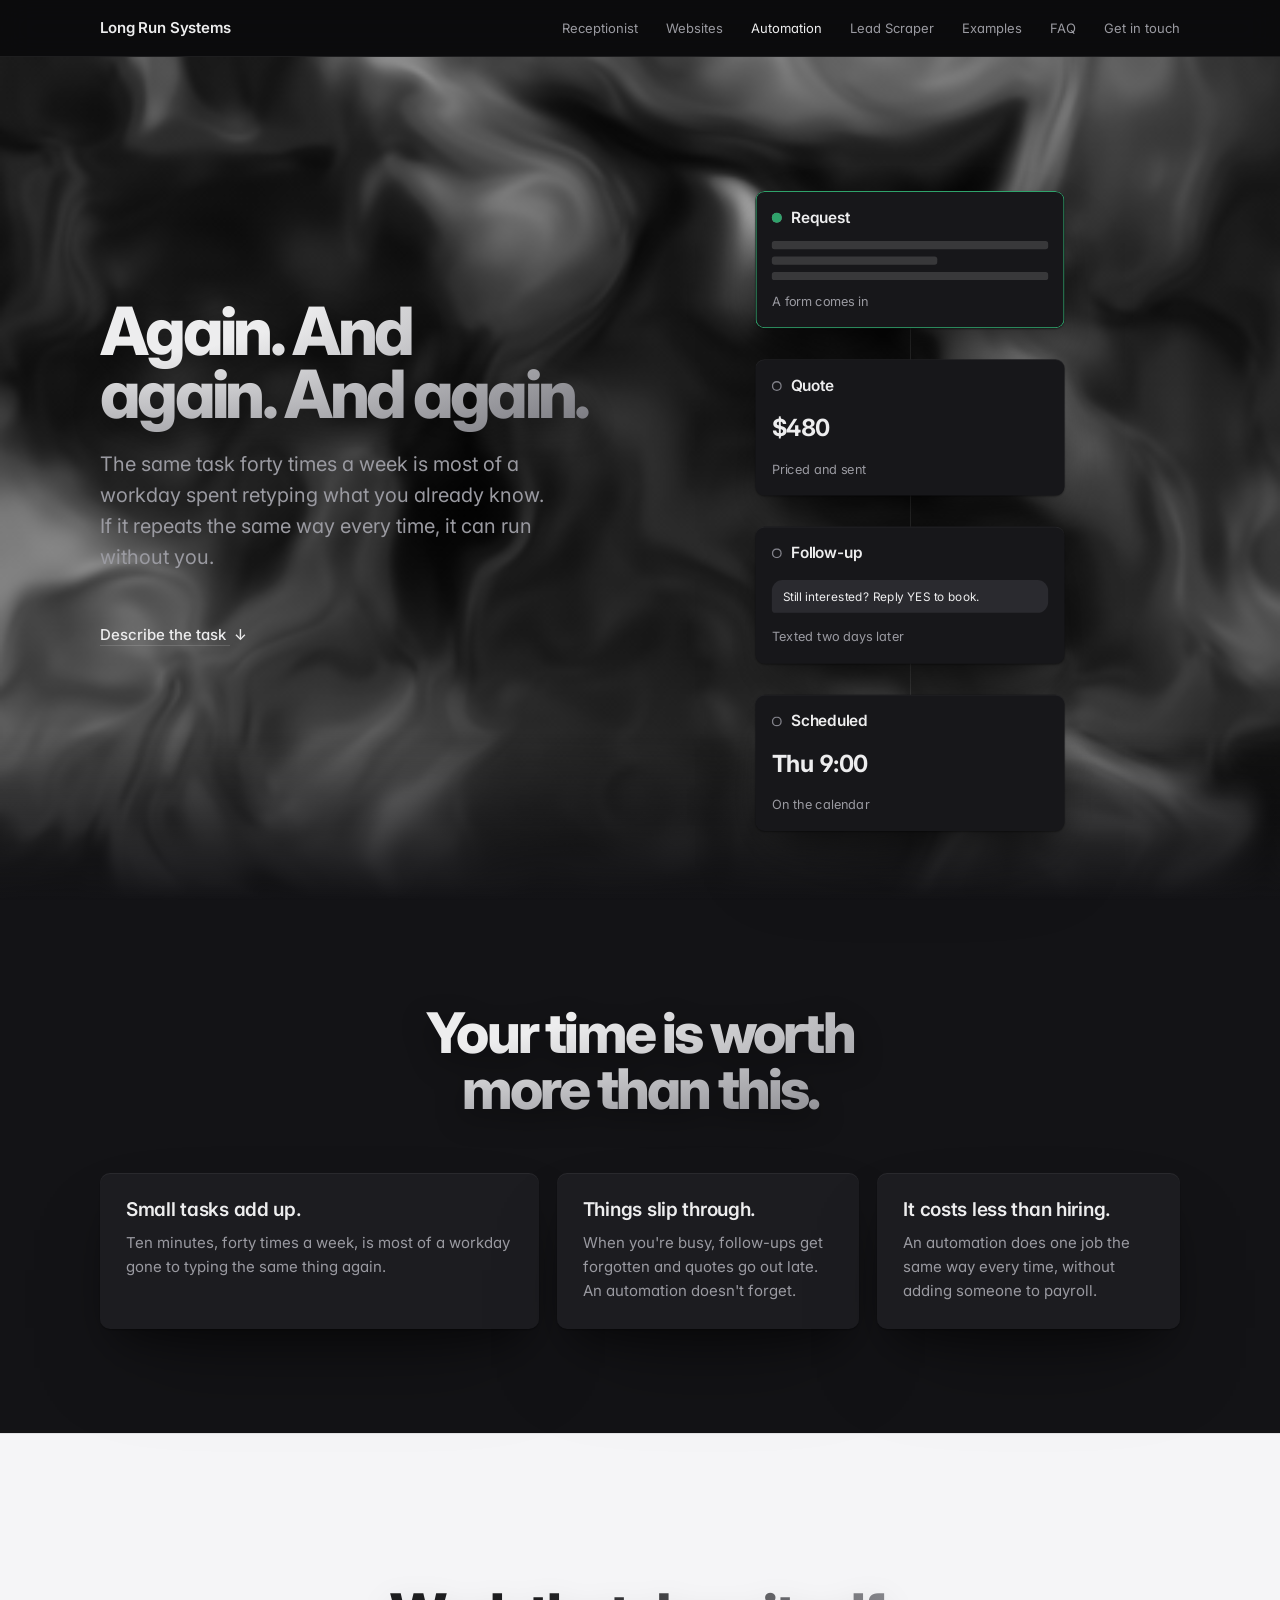
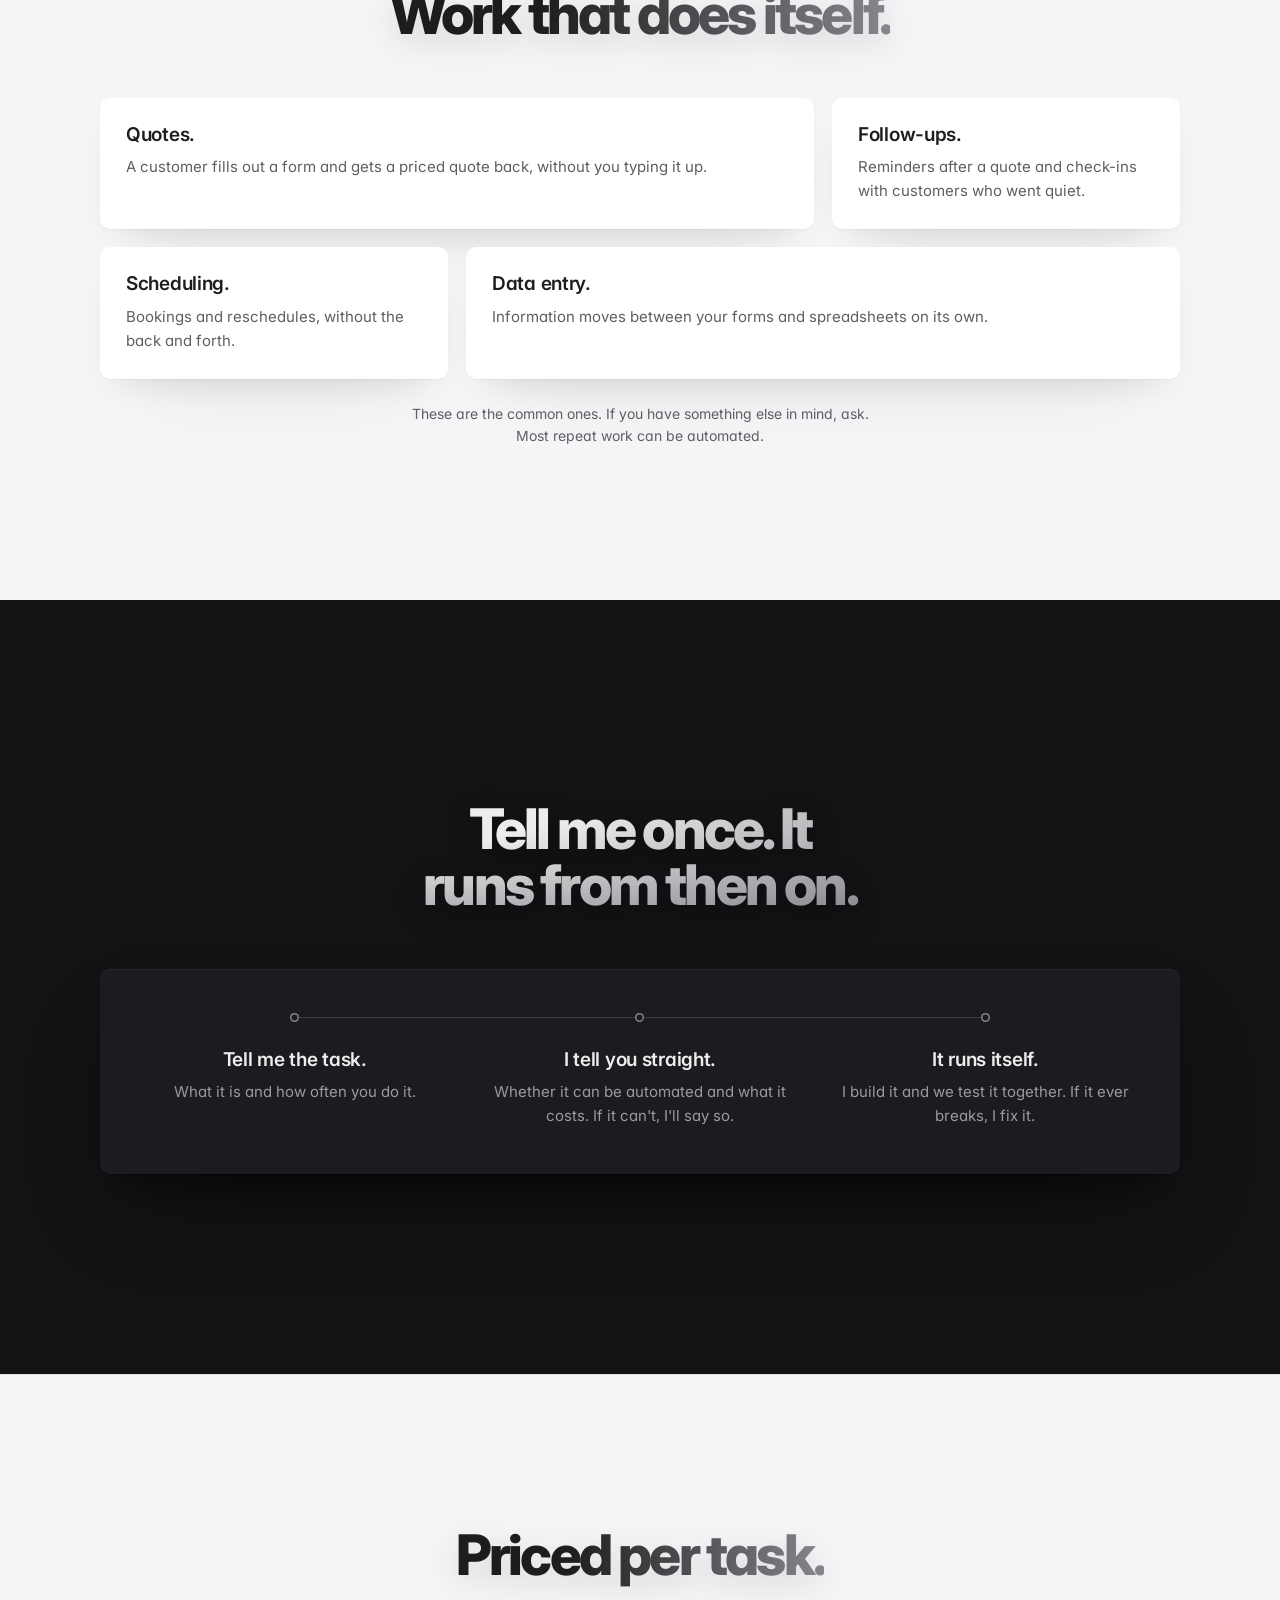
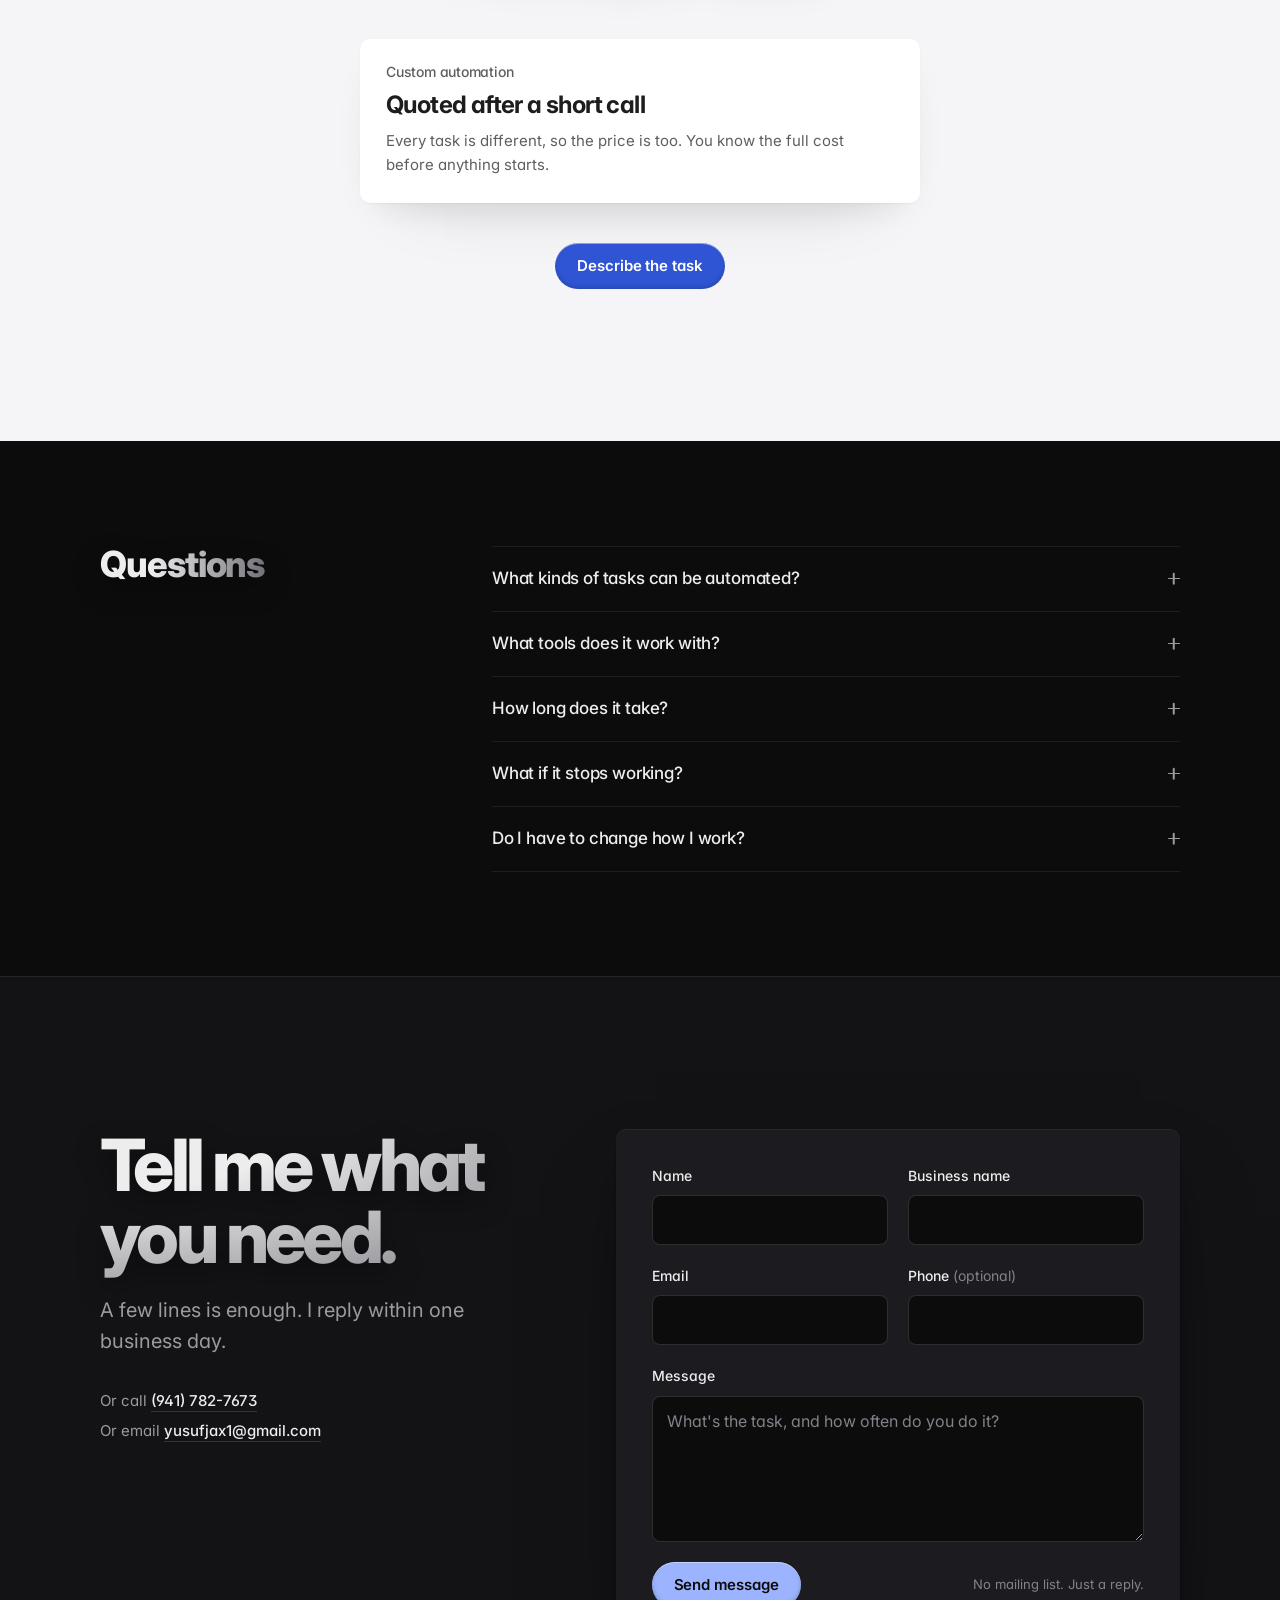
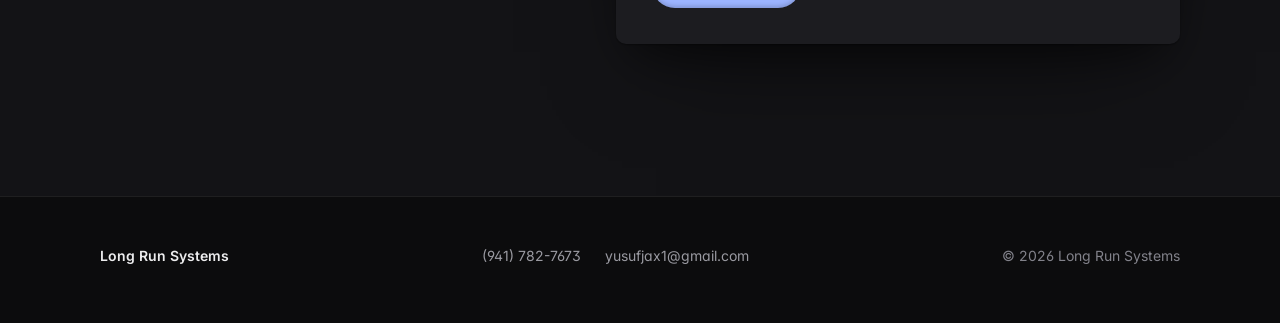
==== commit e6f55f95: "Home service showcases, service page hero visuals, gallery seam fix Home page: each service section " ====
--- a/automation/index.html
+++ b/automation/index.html
@@ -59,11 +59,21 @@
 <main id="main">
 
   <section class="hero hero--page" aria-labelledby="hero-title">
-    <div class="container center">
-      <div class="reveal"><h1 id="hero-title">Again. <span class="tone">And again.</span> <span class="tone-2">And again.</span></h1></div>
-      <p class="lede reveal">The same task forty times a week is most of a workday spent retyping what you already know. If it repeats the same way every time, it can run without you.</p>
-      <div class="actions reveal">
-        <a class="quiet-link" href="#contact">Describe the task <span class="arrow" aria-hidden="true">&darr;</span></a>
+    <!-- Hero: text left, visual right from 900px up (hidden below, so the
+         hero stays the size it was). The visual is built by the same
+         scripts as the home page and only runs while on screen. -->
+    <div class="container center hero-split">
+      <div class="hero-copy">
+        <div class="reveal"><h1 id="hero-title">Again. <span class="tone">And again.</span> <span class="tone-2">And again.</span></h1></div>
+        <p class="lede reveal">The same task forty times a week is most of a workday spent retyping what you already know. If it repeats the same way every time, it can run without you.</p>
+        <div class="actions reveal">
+          <a class="quiet-link" href="#contact">Describe the task <span class="arrow" aria-hidden="true">&darr;</span></a>
+        </div>
+      </div>
+      <div class="hero-visual reveal">
+        <div class="hero-fit" data-fit>
+          <div class="flow" data-play data-showcase="flow" aria-hidden="true"></div>
+        </div>
       </div>
     </div>
   </section>
@@ -303,5 +313,6 @@
 </footer>
 
 <script src="../script.js" defer></script>
+<script src="../showcase.js" defer></script>
 </body>
 </html>
--- a/styles.css
+++ b/styles.css
@@ -1127,6 +1127,712 @@
 }
 .typelist li.is-pressed { transform: translateY(-3px); color: #ffffff; }
 
+/* ---------- Home: service showcases ----------
+   Each service is a mini hero: its name, one short line, a button, then a
+   large visual. The visuals are flat, built from the same panels, lines and
+   type as the rest of the site, with color only inside them (status dots, the
+   confirmations, the border beam). showcase.js plays them, and only while each
+   one is on screen (.is-playing); off screen their CSS animations pause too.
+   Shared timing: --showcase-fade (set by showcase.js). */
+.showcase { padding: clamp(72px, 9vw, 112px) 0; }
+.showcase-line {
+  margin: 18px auto 0;
+  max-width: 30em;
+  color: var(--text-muted);
+  font-size: clamp(1.0625rem, 2.4vw, 1.25rem);
+  line-height: 1.5;
+}
+/* A smaller second line, same muted color */
+.showcase-note {
+  margin: 8px auto 0;
+  color: var(--text-muted);
+  font-size: 0.875rem;
+}
+.showcase-actions { margin-top: 28px; }
+.showcase-visual {
+  display: flex;
+  justify-content: center;
+  margin-top: clamp(40px, 5vw, 56px);
+  container-type: inline-size; /* the automation boxes stack by this width */
+}
+.showcase-visual--wide { display: block; margin-top: clamp(8px, 2vw, 24px); }
+/* Phones: a shorter row, so tiles are smaller and about three fit across */
+@media (max-width: 599px) {
+  .showcase .cg { --cg-height: 300px; }
+}
+
+/* !important: each element's own animation shorthand would otherwise set
+   it back to running */
+[data-play]:not(.is-playing)::after,
+[data-play]:not(.is-playing) *,
+[data-play]:not(.is-playing) *::before,
+[data-play]:not(.is-playing) *::after { animation-play-state: paused !important; }
+/* showcase.js resets a visual between scenarios with transitions off */
+.is-resetting,
+.is-resetting *,
+.is-resetting::after,
+.is-resetting *::before,
+.is-resetting *::after { transition: none !important; }
+
+/* ---------- Border beam (automation boxes, the lead search box) ----------
+   A conic gradient on a 1px ring (the box masked out of it). Working: two
+   thin blue arcs with soft tails on opposite sides, circling slowly. Done:
+   the arcs lengthen round the whole border while the color turns green, in
+   about 0.6s, and stay until the example ends. Off: everything transparent.
+   The angle, arc length and colors are registered with @property so they
+   animate smoothly. */
+@property --beam-angle { syntax: "<angle>"; inherits: false; initial-value: 0deg; }
+@property --beam-len { syntax: "<angle>"; inherits: false; initial-value: 64deg; }
+@property --beam-head { syntax: "<color>"; inherits: false; initial-value: rgba(156, 180, 255, 0); }
+@property --beam-tail { syntax: "<color>"; inherits: false; initial-value: rgba(156, 180, 255, 0); }
+@property --beam-rest { syntax: "<color>"; inherits: false; initial-value: rgba(47, 163, 107, 0); }
+.beam { position: relative; }
+.beam::after {
+  content: "";
+  position: absolute;
+  z-index: 2;
+  inset: 0;
+  padding: 1px;
+  border-radius: inherit;
+  pointer-events: none;
+  background: conic-gradient(from var(--beam-angle),
+    var(--beam-tail) 0deg,
+    var(--beam-head) var(--beam-len),
+    var(--beam-rest) calc(var(--beam-len) + 0.5deg),
+    var(--beam-rest) 180deg,
+    var(--beam-tail) 180deg,
+    var(--beam-head) calc(180deg + var(--beam-len)),
+    var(--beam-rest) calc(180.5deg + var(--beam-len)));
+  -webkit-mask: linear-gradient(#000 0 0) content-box, linear-gradient(#000 0 0);
+  -webkit-mask-composite: xor;
+  mask: linear-gradient(#000 0 0) content-box, linear-gradient(#000 0 0);
+  mask-composite: exclude;
+  animation: beam-spin 5s linear infinite;
+  transition:
+    --beam-len 0.6s var(--ease),
+    --beam-head 0.6s ease,
+    --beam-tail 0.6s ease,
+    --beam-rest 0.6s ease;
+}
+/* Going away (back to off) takes as long as the cards' own fade */
+.beam:not(.is-working):not(.is-done)::after { transition-duration: var(--showcase-fade, 0.8s); }
+.beam.is-working::after {
+  --beam-head: rgba(156, 180, 255, 0.8);
+  transition-duration: 0.15s; /* the arcs show the moment a box starts */
+}
+.beam.is-done::after {
+  --beam-len: 180deg;
+  --beam-head: #2fa36b;
+  --beam-tail: #2fa36b;
+  --beam-rest: #2fa36b;
+}
+@keyframes beam-spin { to { --beam-angle: 360deg; } }
+
+/* ---------- Receptionist: an iPhone on a call ----------
+   Built in HTML and CSS: a near-black bezel inside a thin grey frame, the
+   dynamic island and the side keys, tilted a few degrees. The tilt is static
+   and nothing in it promotes the phone to a scaled layer, so the text is
+   drawn at full resolution. */
+.phone-stage {
+  padding: 12px 18px;
+  perspective: 1400px;
+}
+/* The swap between calls animates this wrapper; the resting tilt stays on
+   .iphone inside it, so the two transforms never fight. Exit: off to the
+   right, turning away, back and smaller, fading out (ease-in). Enter: from
+   the left, turned the other way, swinging in to rest (ease-out). The
+   distance is a share of the phone's width, small enough that the phone
+   stays inside the page while it swings. */
+.phone-swing {
+  transform-style: preserve-3d;
+  transition:
+    transform 900ms cubic-bezier(0.16, 1, 0.3, 1),
+    opacity 900ms cubic-bezier(0.16, 1, 0.3, 1);
+}
+.phone-swing.is-exiting {
+  opacity: 0;
+  transform: translate3d(42%, 0, -220px) rotateY(34deg) scale(0.9);
+  transition:
+    transform 800ms cubic-bezier(0.55, 0, 0.9, 0.4),
+    opacity 800ms cubic-bezier(0.55, 0, 0.9, 0.4);
+}
+.phone-swing.is-before {
+  opacity: 0;
+  transform: translate3d(-42%, 0, -220px) rotateY(-34deg) scale(0.92);
+}
+.iphone {
+  position: relative;
+  width: min(300px, calc(100vw - 72px));
+  height: clamp(460px, 52vh, 560px);
+  padding: 9px;
+  border-radius: 50px;
+  background: #050506;
+  transform: rotateX(4deg) rotateY(-12deg) rotateZ(2deg);
+  box-shadow:
+    inset 0 0 0 1px rgba(255, 255, 255, 0.06),
+    0 0 0 2px #2a2a2f,
+    0 0 0 3px #3a3a40,
+    0 30px 56px -18px rgba(0, 0, 0, 0.65),
+    0 64px 112px -40px rgba(0, 0, 0, 0.55);
+}
+.iphone-key {
+  position: absolute;
+  width: 3px;
+  border-radius: 2px;
+  background: #3a3a40;
+}
+.iphone-key--action { left: -6px; top: 104px; height: 26px; }
+.iphone-key--up { left: -6px; top: 148px; height: 48px; }
+.iphone-key--down { left: -6px; top: 206px; height: 48px; }
+.iphone-key--power { right: -6px; top: 172px; height: 76px; }
+.iphone-screen {
+  position: relative;
+  display: flex;
+  flex-direction: column;
+  height: 100%;
+  border-radius: 41px;
+  background: var(--bg);
+  text-align: center;
+  overflow: hidden;
+}
+.iphone-island {
+  position: absolute;
+  z-index: 3;
+  top: 11px;
+  left: 50%;
+  width: 92px;
+  height: 26px;
+  margin-left: -46px;
+  border-radius: 13px;
+  background: #000;
+}
+.call-head {
+  flex: none;
+  padding: 46px 20px 14px;
+  border-bottom: 1px solid var(--line);
+}
+.call-status {
+  display: inline-flex;
+  align-items: center;
+  gap: 8px;
+  color: var(--text-faint);
+  font-size: 0.8125rem;
+  font-weight: 500;
+}
+.call-dot {
+  width: 7px;
+  height: 7px;
+  border-radius: 50%;
+  background: #2fa36b;
+  box-shadow: 0 0 0 3px rgba(47, 163, 107, 0.16);
+}
+/* Between calls the name and number fade over to the next caller */
+.call-id { transition: opacity 0.35s ease; }
+.call-id.is-swapping { opacity: 0; }
+.call-name {
+  margin-top: 12px;
+  color: var(--text);
+  font-size: 1.375rem;
+  font-weight: 700;
+  letter-spacing: -0.03em;
+  line-height: 1.2;
+}
+.call-number {
+  margin-top: 4px;
+  color: var(--text-muted);
+  font-size: 0.875rem;
+  font-variant-numeric: tabular-nums;
+}
+/* Voice: flat bars that move only while a call is playing (.is-talking) and
+   rest flat in between */
+.voice {
+  display: flex;
+  align-items: center;
+  justify-content: center;
+  gap: 4px;
+  height: 24px;
+  margin-top: 14px;
+}
+.voice span {
+  width: 4px;
+  height: 100%;
+  border-radius: 2px;
+  background: var(--text-muted);
+  transform: scaleY(0.2);
+}
+.is-talking .voice span { animation: voice 1.1s ease-in-out infinite alternate; }
+.voice span:nth-child(2) { animation-duration: 0.8s; animation-delay: -0.3s; }
+.voice span:nth-child(3) { animation-duration: 1.3s; animation-delay: -0.6s; }
+.voice span:nth-child(4) { animation-duration: 0.7s; animation-delay: -0.2s; }
+.voice span:nth-child(5) { animation-duration: 1.2s; animation-delay: -0.9s; }
+.voice span:nth-child(6) { animation-duration: 0.9s; animation-delay: -0.5s; }
+.voice span:nth-child(7) { animation-duration: 1.05s; animation-delay: -0.1s; }
+@keyframes voice {
+  from { transform: scaleY(0.2); }
+  to { transform: scaleY(1); }
+}
+/* The chat: the newest message stays in view; older ones slide up and fade
+   into black under the top edge */
+.call-chat {
+  position: relative;
+  flex: 1;
+  min-height: 0;
+  overflow: hidden;
+  text-align: left;
+}
+.call-chat::before {
+  content: "";
+  position: absolute;
+  z-index: 1;
+  top: 0;
+  left: 0;
+  right: 0;
+  height: 48px;
+  background: linear-gradient(to bottom, var(--bg), rgba(12, 12, 13, 0));
+  opacity: 0;
+  pointer-events: none;
+  transition: opacity 0.4s ease;
+}
+.call-chat.is-scrolled::before { opacity: 1; }
+.call-thread {
+  position: absolute;
+  top: 0;
+  left: 0;
+  right: 0;
+  display: flex;
+  flex-direction: column;
+  gap: 10px;
+  padding: 16px 10px 18px;
+  transition: transform 0.5s var(--ease), opacity var(--showcase-fade, 0.8s) ease-in;
+}
+.call-thread.is-leaving { opacity: 0; }
+/* One message: the bubble and, just outside its squared corner, the
+   speaker's icon. Caller on the right, agent on the left. */
+.msg {
+  display: flex;
+  align-items: flex-end;
+  gap: 6px;
+  animation: msg-in 0.5s var(--ease);
+}
+.msg--caller { justify-content: flex-end; }
+.msg--tool { justify-content: center; padding: 2px 0; }
+.msg-icon {
+  flex: none;
+  width: 24px;
+  height: 24px;
+}
+@keyframes msg-in {
+  from { opacity: 0; transform: translateY(8px); }
+  to { opacity: 1; transform: none; }
+}
+.bubble {
+  max-width: calc(100% - 30px);
+  padding: 9px 13px;
+  border-radius: 16px;
+  color: var(--text);
+  font-size: 0.8125rem;
+  line-height: 1.42;
+}
+.msg--caller .bubble {
+  border-bottom-right-radius: 5px;
+  background: var(--surface);
+}
+.msg--agent .bubble {
+  border-bottom-left-radius: 5px;
+  background: #2a2a2f;
+}
+.bubble--done {
+  display: inline-flex;
+  align-items: center;
+  gap: 9px;
+  max-width: none;
+  white-space: nowrap;
+  background: rgba(47, 163, 107, 0.14);
+  box-shadow: inset 0 0 0 1px rgba(47, 163, 107, 0.32);
+  color: #c4ecd8;
+  font-weight: 600;
+}
+.bubble-check {
+  position: relative;
+  flex: none;
+  width: 16px;
+  height: 16px;
+  border-radius: 50%;
+  background: var(--ok);
+}
+.bubble-check::after {
+  content: "";
+  position: absolute;
+  left: 6px;
+  top: 3.5px;
+  width: 3.5px;
+  height: 7px;
+  border: solid #ffffff;
+  border-width: 0 1.75px 1.75px 0;
+  transform: rotate(45deg);
+}
+
+/* ---------- Automation: four panels on a thin line ----------
+   A short dash runs the line from one box to the next. A box shows the blue
+   beam while it works and turns green when done; its status dot turns green
+   too, and the last box also gets a check. Between examples the boxes and
+   line fade out moving down (ease-in), then the next set fades in from
+   above (ease-out). */
+.flow {
+  --gap: 48px;
+  position: relative;
+  display: grid;
+  grid-template-columns: repeat(4, 1fr);
+  grid-auto-rows: 1fr;
+  gap: var(--gap);
+  width: 100%;
+  max-width: 1080px;
+  text-align: left;
+  transition: opacity var(--showcase-fade, 0.8s) ease-out, transform var(--showcase-fade, 0.8s) ease-out;
+}
+.flow.is-leaving {
+  opacity: 0;
+  transform: translateY(14px);
+  transition-timing-function: ease-in;
+}
+.flow.is-entering { opacity: 0; transform: translateY(-14px); }
+.flow-rail {
+  position: absolute;
+  z-index: 0;
+  top: 50%;
+  left: calc((100% - 3 * var(--gap)) / 8);
+  right: calc((100% - 3 * var(--gap)) / 8);
+  height: 1px;
+  background: var(--line-strong);
+}
+/* The dash: a thin streak lying along the line, rounded, with a soft tail.
+   showcase.js places it every frame (transform only) from the same timeline
+   as the boxes. It sits under the boxes, so it slides out of one and into
+   the next. */
+.flow-dot {
+  position: absolute;
+  z-index: 0;
+  top: 0;
+  left: 0;
+  width: 36px;
+  height: 3px;
+  margin-top: -1.5px;
+  border-radius: 1.5px;
+  background: linear-gradient(to right, rgba(156, 180, 255, 0), var(--accent) 75%);
+  opacity: 0;
+}
+.flow-dot.is-moving { opacity: 1; }
+.flow.is-vertical .flow-dot {
+  width: 3px;
+  height: 36px;
+  margin: 0 0 0 -1.5px;
+  background: linear-gradient(to bottom, rgba(156, 180, 255, 0), var(--accent) 75%);
+}
+.flow-node {
+  position: relative;
+  z-index: 1;
+  display: flex;
+  flex-direction: column;
+  min-height: 240px;
+  padding: 20px 22px 22px;
+  border-radius: var(--radius);
+  background: var(--panel);
+  box-shadow: var(--panel-shadow);
+}
+.flow-label {
+  display: flex;
+  align-items: center;
+  gap: 10px;
+  color: var(--text);
+  font-size: 1.0625rem;
+  font-weight: 600;
+  letter-spacing: -0.015em;
+}
+.flow-mark {
+  position: relative;
+  flex: none;
+  width: 11px;
+  height: 11px;
+  border-radius: 50%;
+  box-shadow: inset 0 0 0 1.5px var(--text-faint);
+}
+.flow-mark::after {
+  content: "";
+  position: absolute;
+  inset: 0;
+  border-radius: 50%;
+  background: var(--ok);
+  opacity: 0;
+  transition: opacity 0.3s ease, transform 0.3s var(--ease);
+  transform: scale(0.5);
+}
+.flow-node.is-done .flow-mark::after { opacity: 1; transform: none; }
+.flow-node:last-child .flow-mark::after { inset: -3px; }
+.flow-node:last-child .flow-mark::before {
+  content: "";
+  position: absolute;
+  z-index: 1;
+  left: 3.5px;
+  top: 1px;
+  width: 4px;
+  height: 7px;
+  border: solid #ffffff;
+  border-width: 0 1.75px 1.75px 0;
+  transform: rotate(45deg);
+  opacity: 0;
+  transition: opacity 0.3s ease 0.1s;
+}
+.flow-node:last-child.is-done .flow-mark::before { opacity: 1; }
+.flow-body {
+  display: flex;
+  flex-direction: column;
+  justify-content: center;
+  gap: 8px;
+  flex: 1;
+  padding: 18px 0;
+}
+.flow-field {
+  height: 9px;
+  border-radius: 3px;
+  background: var(--line-strong);
+}
+.flow-field--short { width: 60%; }
+.flow-value {
+  color: var(--text);
+  font-size: 2rem;
+  font-weight: 700;
+  letter-spacing: -0.04em;
+  line-height: 1.1;
+  font-variant-numeric: tabular-nums;
+}
+.flow-text {
+  padding: 9px 12px;
+  border-radius: 12px 12px 12px 4px;
+  background: #2a2a2f;
+  color: var(--text);
+  font-size: 0.8125rem;
+  line-height: 1.4;
+}
+.flow-detail {
+  color: var(--text-muted);
+  font-size: 0.875rem;
+}
+/* In a narrow space (a phone, or a service page hero column) the steps
+   stack and the line runs down */
+@container (max-width: 759px) {
+  .flow {
+    --gap: 34px;
+    grid-template-columns: 1fr;
+    max-width: 340px;
+  }
+  .flow-rail {
+    top: calc((100% - 3 * var(--gap)) / 8);
+    bottom: calc((100% - 3 * var(--gap)) / 8);
+    left: 50%;
+    right: auto;
+    width: 1px;
+    height: auto;
+  }
+  .flow-node { min-height: 0; padding: 16px 18px 18px; }
+  .flow-body { padding: 12px 0; }
+  .flow-value { font-size: 1.625rem; }
+}
+
+/* ---------- Lead Scraper: sample searches ----------
+   Leads slide in one at a time while the blue beam circles the box; when the
+   fourth lands the beam wraps the box in green. The cards and the border go
+   together, then the next search starts. */
+.leads {
+  width: 100%;
+  max-width: 640px;
+  padding: 18px 18px 20px;
+  border-radius: var(--radius);
+  background: var(--panel);
+  box-shadow: var(--panel-shadow);
+  text-align: left;
+}
+.leads-head {
+  display: flex;
+  align-items: baseline;
+  justify-content: space-between;
+  gap: 16px;
+  padding: 2px 4px 14px;
+  border-bottom: 1px solid var(--line);
+}
+.leads-search {
+  display: flex;
+  align-items: baseline;
+  gap: 10px;
+  min-width: 0;
+  transition: opacity 0.35s ease;
+}
+.leads-search.is-swapping { opacity: 0; }
+.leads-label {
+  flex: none;
+  color: var(--text);
+  font-size: 0.8125rem;
+  font-weight: 600;
+  letter-spacing: 0.02em;
+}
+.leads-query {
+  overflow: hidden;
+  color: var(--text-muted);
+  font-size: 0.8125rem;
+  white-space: nowrap;
+  text-overflow: ellipsis;
+}
+.leads-count {
+  flex: none;
+  color: var(--text-faint);
+  font-size: 0.8125rem;
+  font-variant-numeric: tabular-nums;
+}
+/* Room for four leads even while it is empty, so the box never jumps */
+.leads-list {
+  display: grid;
+  grid-auto-rows: 76px;
+  align-content: start;
+  gap: 10px;
+  min-height: calc(4 * 76px + 3 * 10px);
+  margin: 14px 0 0;
+  padding: 0;
+  list-style: none;
+}
+.leads-list.is-leaving .lead {
+  opacity: 0;
+  transition: opacity var(--showcase-fade, 0.8s) ease-in;
+}
+.lead {
+  display: flex;
+  align-items: center;
+  justify-content: space-between;
+  gap: 16px;
+  padding: 0 16px;
+  border-radius: var(--radius-sm);
+  background: var(--bg);
+  box-shadow: inset 0 0 0 1px var(--line);
+  animation: lead-in 0.6s var(--ease);
+}
+@keyframes lead-in {
+  from { opacity: 0; transform: translateX(28px); }
+  to { opacity: 1; transform: none; }
+}
+.lead > div { min-width: 0; }
+.lead-name {
+  overflow: hidden;
+  color: var(--text);
+  font-size: 0.9375rem;
+  font-weight: 600;
+  letter-spacing: -0.01em;
+  white-space: nowrap;
+  text-overflow: ellipsis;
+}
+.lead-meta {
+  display: flex;
+  flex-wrap: wrap;
+  gap: 2px 14px;
+  margin-top: 3px;
+  color: var(--text-muted);
+  font-size: 0.8125rem;
+  font-variant-numeric: tabular-nums;
+}
+.lead-rating {
+  display: inline-flex;
+  align-items: center;
+  gap: 5px;
+}
+.lead-rating svg {
+  width: 11px;
+  height: 11px;
+  fill: #d9a441;
+}
+.lead-tag {
+  display: inline-flex;
+  flex: none;
+  align-items: center;
+  gap: 7px;
+  padding: 5px 9px;
+  border-radius: 5px;
+  box-shadow: inset 0 0 0 1px var(--line-strong);
+  color: var(--text);
+  font-size: 0.75rem;
+  font-weight: 500;
+  white-space: nowrap;
+}
+.lead-flag {
+  width: 6px;
+  height: 6px;
+  border-radius: 50%;
+  background: #d9a441;
+}
+@media (max-width: 479px) {
+  .leads { padding: 14px 12px 14px; }
+  .leads-head { flex-wrap: wrap; gap: 4px 12px; }
+  .leads-list { grid-auto-rows: 84px; min-height: calc(4 * 84px + 3 * 10px); }
+  .lead { padding: 0 12px; gap: 10px; }
+  .lead-meta { gap: 0 10px; }
+}
+
+/* Reduced motion: the scenarios still change, but nothing moves. No spinning
+   beam (only its color changes), no travelling dash, no voice bars, no
+   slides; every change is instant (the site-wide rule shortens transitions).
+   !important: must beat the rules above, or the site-wide 0.01ms duration
+   would loop the infinite ones at full speed. */
+@media (prefers-reduced-motion: reduce) {
+  .beam::after,
+  .is-talking .voice span,
+  .msg,
+  .lead { animation: none !important; }
+  .flow-dot { display: none; }
+  /* The phone swap becomes a simple fade, in place */
+  .phone-swing.is-exiting,
+  .phone-swing.is-before { transform: none; }
+  .phone-swing { transition: opacity 0.4s ease !important; }
+  .phone-swing.is-resetting { transition: none !important; }
+}
+
+/* ---------- Service page heroes: text left, visual right ----------
+   900px and up only. The hero keeps exactly the height it had (one screen):
+   the visual's box is sized to the room inside the hero's padding, and
+   showcase.js (data-fit) scales the visual down to fit that box, so neither
+   ever makes the hero taller. The headline is set smaller here so the same
+   words fit the narrower column in the same height. Below 900px the visual
+   is hidden and the hero is the centered column it always was. */
+.hero-visual { display: none; }
+@media (min-width: 900px) {
+  .hero-split {
+    display: grid;
+    grid-template-columns: minmax(0, 1fr) minmax(0, 1.1fr);
+    align-items: center;
+    gap: clamp(32px, 4vw, 64px);
+    text-align: left;
+  }
+  .hero-split h1 { font-size: clamp(2.75rem, 5.2vw, 5.25rem); }
+  .hero-split h1,
+  .hero-split .lede { margin-left: 0; margin-right: 0; }
+  .hero-split .actions { justify-content: flex-start; }
+  .hero-visual {
+    position: relative;
+    display: grid;
+    place-items: center;
+    height: calc(100vh - var(--header-h) - 104px);
+    height: calc(100svh - var(--header-h) - 104px);
+    max-height: 640px;
+    container-type: inline-size; /* the automation boxes stack by this width */
+  }
+  .hero-fit { transform-origin: center; }
+  .hero-visual .flow { width: 340px; }
+  .hero-visual .leads { width: min(560px, 100cqw); }
+  /* The gallery fills the box; its keyboard links show over its foot */
+  .hero-visual .cg { --cg-height: 100%; }
+  .hero-visual .cg-links:focus-within {
+    position: absolute;
+    left: 0;
+    right: 0;
+    bottom: 0;
+  }
+}
+
 /* ---------- About ---------- */
 .about-grid {
   display: grid;
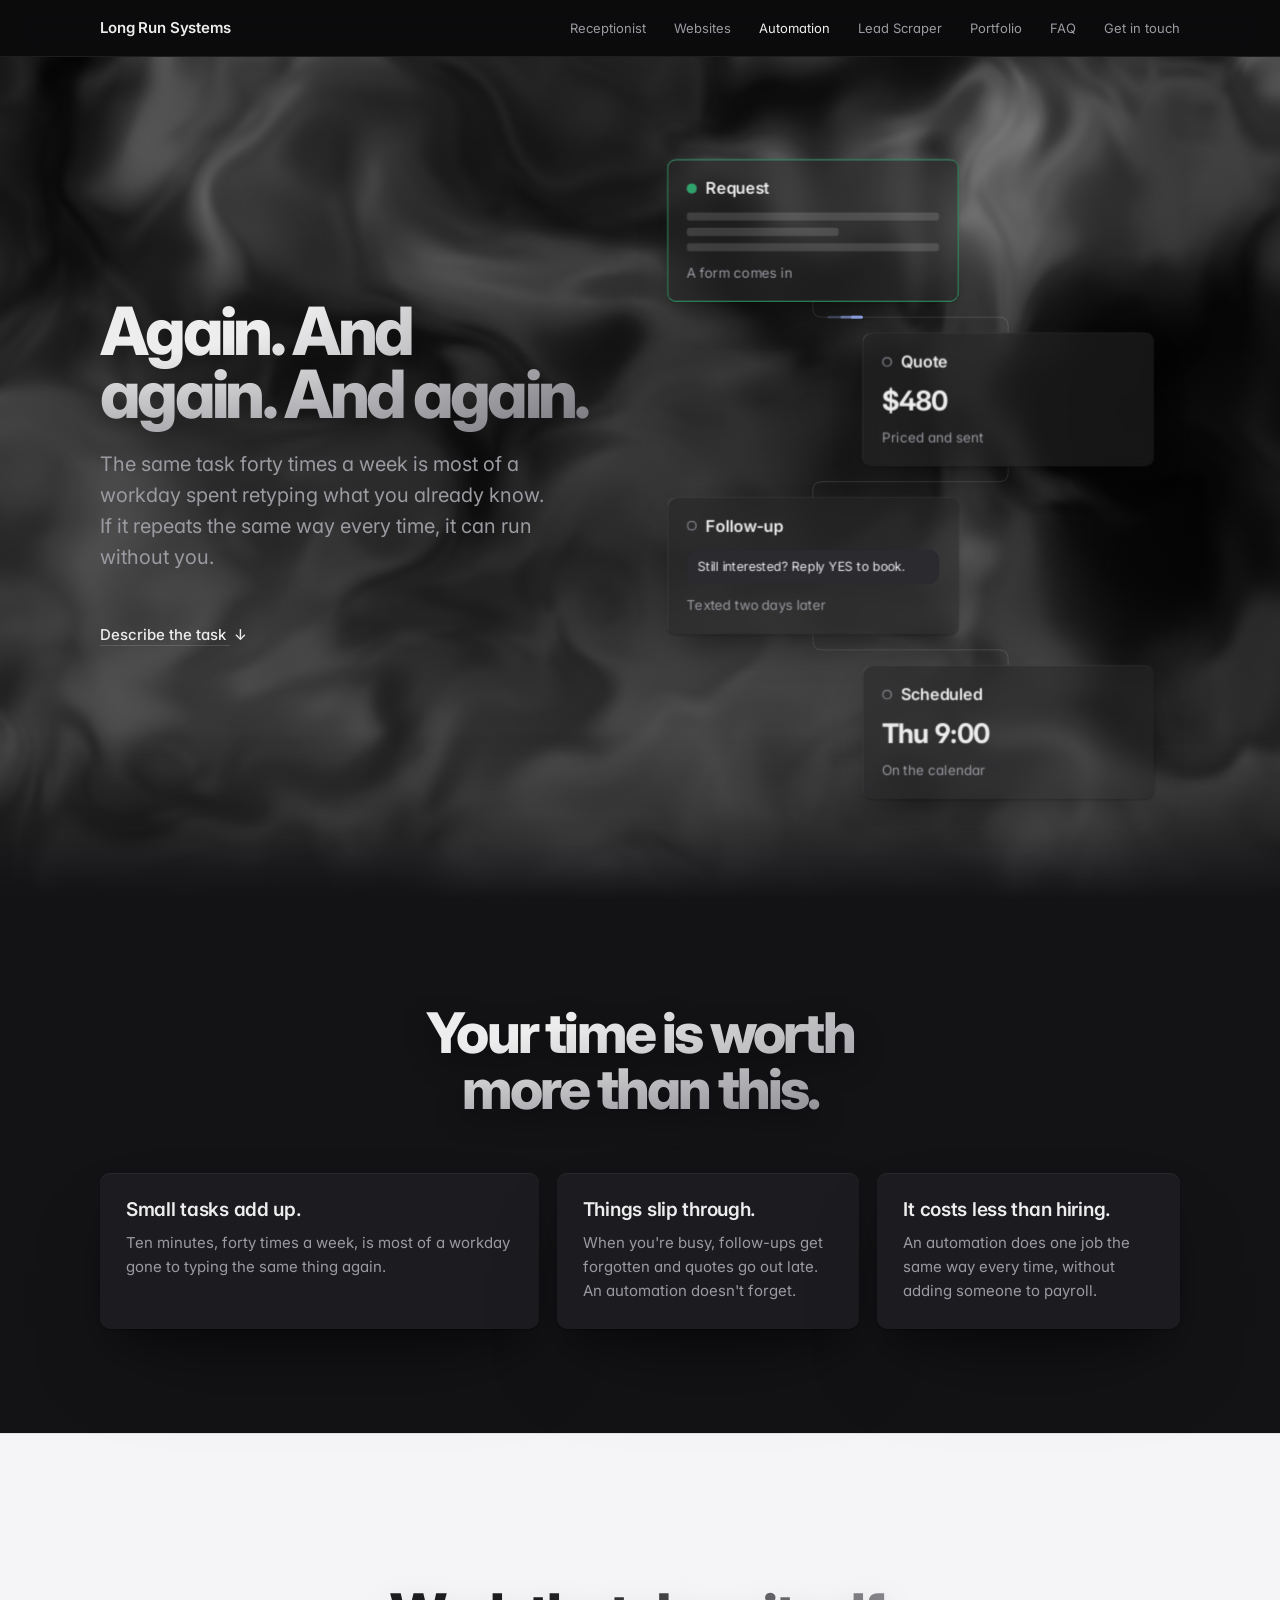
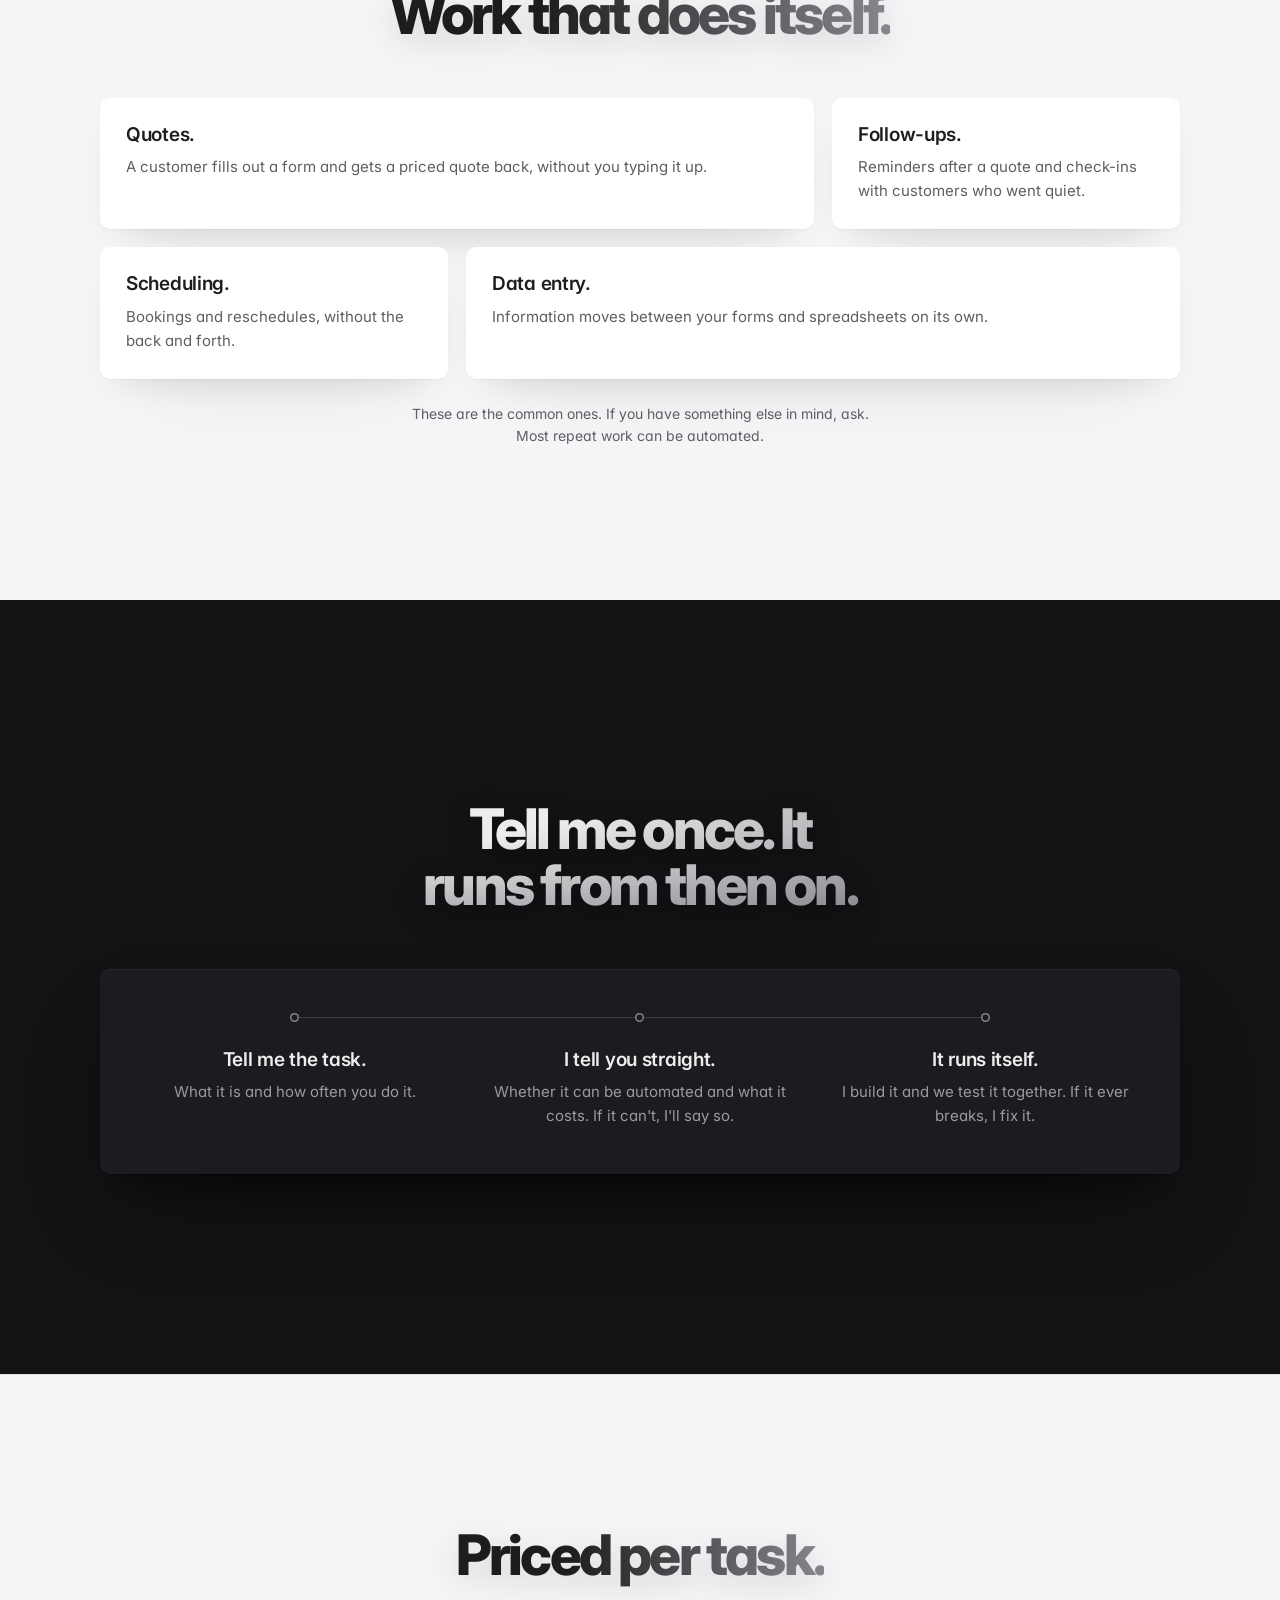
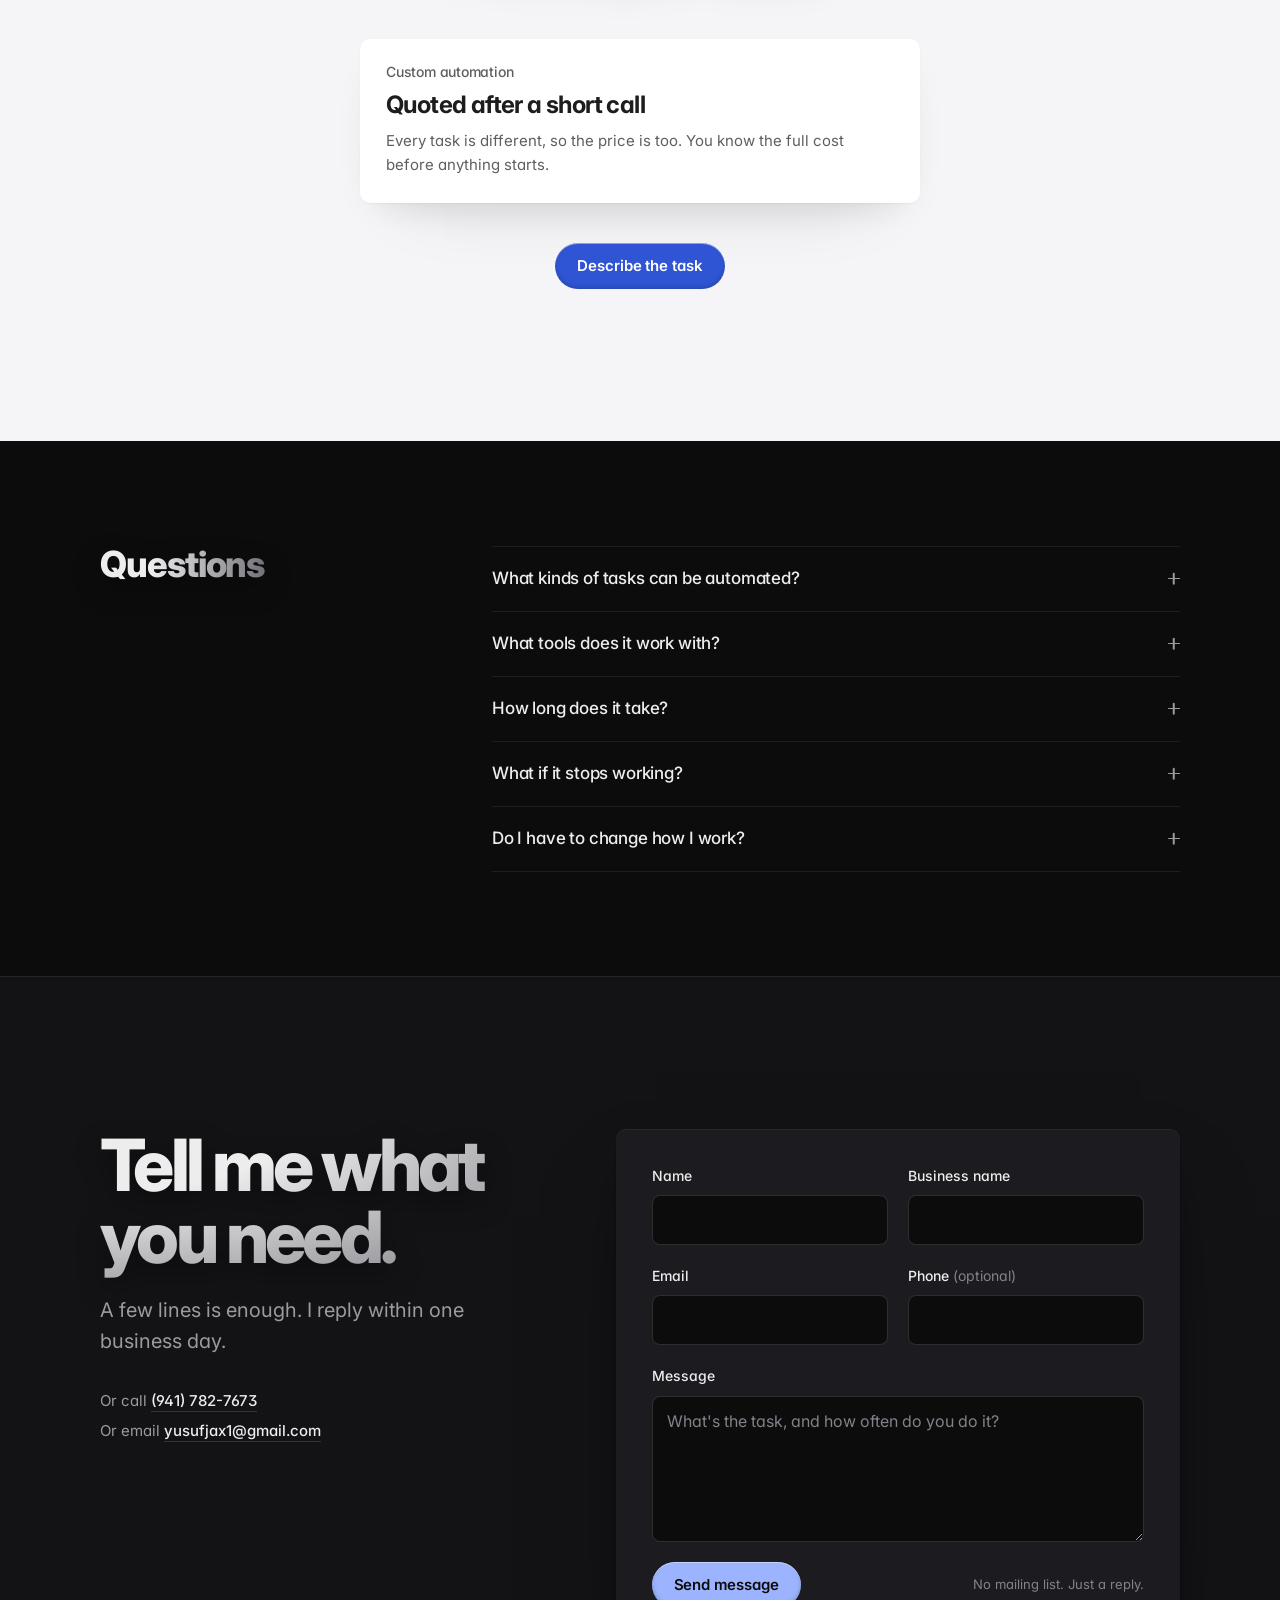
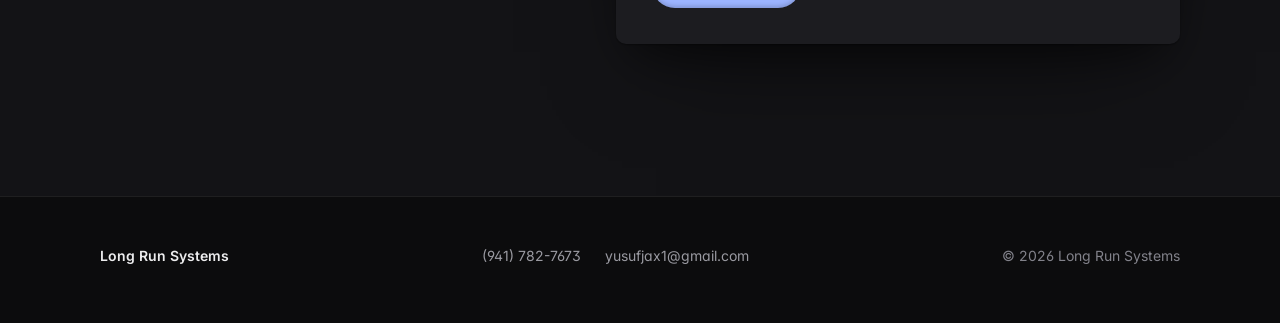
==== commit 42cbb3d6: "Portfolio page, vertical gallery, automation hero fit, glass hero boxes, website prices - Examples i" ====
--- a/automation/index.html
+++ b/automation/index.html
@@ -48,7 +48,7 @@
         <li class="nav-section"><a class="header-link" href="../websites/">Websites</a></li>
         <li class="nav-section"><a class="header-link" href="../automation/" aria-current="page">Automation</a></li>
         <li class="nav-section"><a class="header-link" href="../lead-scraper/">Lead Scraper</a></li>
-        <li class="nav-section"><a class="header-link" href="../examples/">Examples</a></li>
+        <li class="nav-section"><a class="header-link" href="../portfolio/">Portfolio</a></li>
         <li class="nav-section"><a class="header-link" href="../faq/">FAQ</a></li>
         <li><a class="header-link" href="../contact/">Get in touch</a></li>
       </ul>
--- a/styles.css
+++ b/styles.css
@@ -1156,9 +1156,14 @@
   container-type: inline-size; /* the automation boxes stack by this width */
 }
 .showcase-visual--wide { display: block; margin-top: clamp(8px, 2vw, 24px); }
-/* Phones: a shorter row, so tiles are smaller and about three fit across */
-@media (max-width: 599px) {
-  .showcase .cg { --cg-height: 300px; }
+/* The home gallery's height follows the viewport width with no breakpoint:
+   from 1400px up it is the gallery's own default (unchanged), and below that
+   it falls along a straight line to 200px at 390px wide, 1.5x shorter than
+   the 300px phones had. min() of two continuous values, so it never jumps.
+   gallery.js (data-narrow) grows the tiles back by the same share, so on a
+   phone the tiles keep their size and only the curved edges come in. */
+.showcase .cg {
+  --cg-height: min(clamp(300px, 56vh, 560px), calc(200px + (100vw - 390px) * 0.36));
 }
 
 /* !important: each element's own animation shorthand would otherwise set
@@ -1230,44 +1235,71 @@
 
 /* ---------- Receptionist: an iPhone on a call ----------
    Built in HTML and CSS: a near-black bezel inside a thin grey frame, the
-   dynamic island and the side keys, tilted a few degrees. The tilt is static
-   and nothing in it promotes the phone to a scaled layer, so the text is
-   drawn at full resolution. */
-.phone-stage {
-  padding: 12px 18px;
+   dynamic island and the side keys, tilted a few degrees.
+   Size: the phone is laid out once at a fixed 258.46 x 560 (9:19.5, like a
+   real iPhone) and scaled as a whole to its frame, so it is never stretched
+   or squashed. The frame is exactly as tall as the phone used to be (the
+   same clamp), so the section keeps its height; its width follows from the
+   ratio. showcase.js sets --phone-s = frame height / 560. */
+.phone-stage { padding: 12px 18px; }
+.phone-frame {
+  position: relative;
+  height: clamp(460px, 52vh, 560px);
+  aspect-ratio: 9 / 19.5;
+}
+.phone-scale {
+  position: absolute;
+  top: 0;
+  left: 0;
+  width: 258.46px;
+  height: 560px;
+  transform: scale(var(--phone-s, 1));
+  transform-origin: 0 0;
   perspective: 1400px;
 }
-/* The swap between calls animates this wrapper; the resting tilt stays on
-   .iphone inside it, so the two transforms never fight. Exit: off to the
-   right, turning away, back and smaller, fading out (ease-in). Enter: from
-   the left, turned the other way, swinging in to rest (ease-out). The
-   distance is a share of the phone's width, small enough that the phone
-   stays inside the page while it swings. */
+/* One transform on one element, the same list of functions in every state,
+   so enter, rest and exit interpolate function by function and land exactly
+   on each other. The resting tilt is the default values below (the single
+   source of truth); enter starts from .is-before and ends on them, exit
+   starts from them and ends on .is-exiting. One easing family (cubic):
+   ease-out in, ease-in out. Opacity sits on this same element, which has no
+   3D children, so a fade never flattens the tilt (that was the jump). */
 .phone-swing {
-  transform-style: preserve-3d;
+  --x: 0%;
+  --z: 0px;
+  --ry: -12deg;
+  --s: 1;
+  width: 100%;
+  height: 100%;
+  transform: translate3d(var(--x), 0, var(--z)) rotateX(4deg) rotateY(var(--ry)) rotateZ(2deg) scale(var(--s));
   transition:
-    transform 900ms cubic-bezier(0.16, 1, 0.3, 1),
-    opacity 900ms cubic-bezier(0.16, 1, 0.3, 1);
+    transform 900ms cubic-bezier(0.33, 1, 0.68, 1),
+    opacity 900ms cubic-bezier(0.33, 1, 0.68, 1);
 }
 .phone-swing.is-exiting {
+  --x: 42%;
+  --z: -220px;
+  --ry: 22deg;
+  --s: 0.9;
   opacity: 0;
-  transform: translate3d(42%, 0, -220px) rotateY(34deg) scale(0.9);
   transition:
-    transform 800ms cubic-bezier(0.55, 0, 0.9, 0.4),
-    opacity 800ms cubic-bezier(0.55, 0, 0.9, 0.4);
+    transform 800ms cubic-bezier(0.32, 0, 0.67, 0),
+    opacity 800ms cubic-bezier(0.32, 0, 0.67, 0);
 }
 .phone-swing.is-before {
+  --x: -42%;
+  --z: -220px;
+  --ry: -46deg;
+  --s: 0.92;
   opacity: 0;
-  transform: translate3d(-42%, 0, -220px) rotateY(-34deg) scale(0.92);
 }
 .iphone {
   position: relative;
-  width: min(300px, calc(100vw - 72px));
-  height: clamp(460px, 52vh, 560px);
+  width: 100%;
+  height: 100%;
   padding: 9px;
   border-radius: 50px;
   background: #050506;
-  transform: rotateX(4deg) rotateY(-12deg) rotateZ(2deg);
   box-shadow:
     inset 0 0 0 1px rgba(255, 255, 255, 0.06),
     0 0 0 2px #2a2a2f,
@@ -1343,8 +1375,9 @@
   font-size: 0.875rem;
   font-variant-numeric: tabular-nums;
 }
-/* Voice: flat bars that move only while a call is playing (.is-talking) and
-   rest flat in between */
+/* Voice: seven bars. showcase.js sets each bar's scaleY every frame from one
+   amplitude that eases up when a call starts and back down to this flat
+   resting height when it ends. */
 .voice {
   display: flex;
   align-items: center;
@@ -1359,17 +1392,6 @@
   border-radius: 2px;
   background: var(--text-muted);
   transform: scaleY(0.2);
-}
-.is-talking .voice span { animation: voice 1.1s ease-in-out infinite alternate; }
-.voice span:nth-child(2) { animation-duration: 0.8s; animation-delay: -0.3s; }
-.voice span:nth-child(3) { animation-duration: 1.3s; animation-delay: -0.6s; }
-.voice span:nth-child(4) { animation-duration: 0.7s; animation-delay: -0.2s; }
-.voice span:nth-child(5) { animation-duration: 1.2s; animation-delay: -0.9s; }
-.voice span:nth-child(6) { animation-duration: 0.9s; animation-delay: -0.5s; }
-.voice span:nth-child(7) { animation-duration: 1.05s; animation-delay: -0.1s; }
-@keyframes voice {
-  from { transform: scaleY(0.2); }
-  to { transform: scaleY(1); }
 }
 /* The chat: the newest message stays in view; older ones slide up and fade
    into black under the top edge */
@@ -1472,69 +1494,73 @@
   transform: rotate(45deg);
 }
 
-/* ---------- Automation: four panels on a thin line ----------
-   A short dash runs the line from one box to the next. A box shows the blue
+/* ---------- Automation: four panels on a zigzag line ----------
+   A short streak runs the line from one box to the next. A box shows the blue
    beam while it works and turns green when done; its status dot turns green
    too, and the last box also gets a check. Between examples the boxes and
    line fade out moving down (ease-in), then the next set fades in from
-   above (ease-out). */
+   above (ease-out).
+   Wide: the boxes run left to right, 1 and 3 higher, 2 and 4 lower.
+   Narrow (a phone, a service page hero column): they run down, 1 and 3 on
+   the left, 2 and 4 on the right. showcase.js draws the lines (SVG, from
+   each box's centre to the next, with square bends) and moves the streak
+   along them. */
 .flow {
-  --gap: 48px;
+  --w: 220px;   /* box width */
+  --gap: 44px;  /* space between boxes */
+  --zig: 64px;  /* how much lower boxes 2 and 4 sit */
   position: relative;
   display: grid;
-  grid-template-columns: repeat(4, 1fr);
-  grid-auto-rows: 1fr;
+  grid-template-columns: repeat(4, var(--w));
+  justify-content: center;
   gap: var(--gap);
   width: 100%;
-  max-width: 1080px;
   text-align: left;
   transition: opacity var(--showcase-fade, 0.8s) ease-out, transform var(--showcase-fade, 0.8s) ease-out;
 }
+.flow > .flow-node:nth-of-type(odd) { margin-bottom: var(--zig); }
+.flow > .flow-node:nth-of-type(even) { margin-top: var(--zig); }
 .flow.is-leaving {
   opacity: 0;
   transform: translateY(14px);
   transition-timing-function: ease-in;
 }
 .flow.is-entering { opacity: 0; transform: translateY(-14px); }
-.flow-rail {
+/* The lines and the streak, under the boxes (which are opaque, so each line
+   shows only between two boxes) */
+.flow-lines {
   position: absolute;
   z-index: 0;
-  top: 50%;
-  left: calc((100% - 3 * var(--gap)) / 8);
-  right: calc((100% - 3 * var(--gap)) / 8);
-  height: 1px;
-  background: var(--line-strong);
-}
-/* The dash: a thin streak lying along the line, rounded, with a soft tail.
-   showcase.js places it every frame (transform only) from the same timeline
-   as the boxes. It sits under the boxes, so it slides out of one and into
-   the next. */
-.flow-dot {
-  position: absolute;
-  z-index: 0;
-  top: 0;
-  left: 0;
-  width: 36px;
-  height: 3px;
-  margin-top: -1.5px;
-  border-radius: 1.5px;
-  background: linear-gradient(to right, rgba(156, 180, 255, 0), var(--accent) 75%);
-  opacity: 0;
-}
-.flow-dot.is-moving { opacity: 1; }
-.flow.is-vertical .flow-dot {
-  width: 3px;
-  height: 36px;
-  margin: 0 0 0 -1.5px;
-  background: linear-gradient(to bottom, rgba(156, 180, 255, 0), var(--accent) 75%);
-}
+  inset: 0;
+  width: 100%;
+  height: 100%;
+  overflow: visible;
+  pointer-events: none;
+}
+.flow-rail {
+  fill: none;
+  stroke: var(--line-strong);
+  stroke-width: 1;
+}
+/* The streak: three overlapping dashes ending at the same point, shorter
+   ones brighter, so it has a solid head and a soft tail */
+.flow-streak { opacity: 0; }
+.flow-streak.is-moving { opacity: 1; }
+.flow-streak path {
+  fill: none;
+  stroke: var(--accent);
+  stroke-width: 3;
+  stroke-linecap: round;
+}
+.flow-streak path:nth-child(1) { opacity: 0.25; }
+.flow-streak path:nth-child(2) { opacity: 0.55; }
 .flow-node {
   position: relative;
   z-index: 1;
   display: flex;
   flex-direction: column;
-  min-height: 240px;
-  padding: 20px 22px 22px;
+  min-height: 200px;
+  padding: 18px 18px 20px;
   border-radius: var(--radius);
   background: var(--panel);
   box-shadow: var(--panel-shadow);
@@ -1619,20 +1645,16 @@
 }
 /* In a narrow space (a phone, or a service page hero column) the steps
    stack and the line runs down */
-@container (max-width: 759px) {
+@container (max-width: 1019px) {
   .flow {
-    --gap: 34px;
+    --gap: 30px;
     grid-template-columns: 1fr;
     max-width: 340px;
+    margin: 0 auto;
   }
-  .flow-rail {
-    top: calc((100% - 3 * var(--gap)) / 8);
-    bottom: calc((100% - 3 * var(--gap)) / 8);
-    left: 50%;
-    right: auto;
-    width: 1px;
-    height: auto;
-  }
+  .flow > .flow-node:nth-of-type(n) { width: 68%; margin: 0; }
+  .flow > .flow-node:nth-of-type(odd) { justify-self: start; }
+  .flow > .flow-node:nth-of-type(even) { justify-self: end; }
   .flow-node { min-height: 0; padding: 16px 18px 18px; }
   .flow-body { padding: 12px 0; }
   .flow-value { font-size: 1.625rem; }
@@ -1780,13 +1802,12 @@
    would loop the infinite ones at full speed. */
 @media (prefers-reduced-motion: reduce) {
   .beam::after,
-  .is-talking .voice span,
   .msg,
   .lead { animation: none !important; }
-  .flow-dot { display: none; }
+  .flow-streak { display: none; }
   /* The phone swap becomes a simple fade, in place */
   .phone-swing.is-exiting,
-  .phone-swing.is-before { transform: none; }
+  .phone-swing.is-before { --x: 0%; --z: 0px; --ry: -12deg; --s: 1; }
   .phone-swing { transition: opacity 0.4s ease !important; }
   .phone-swing.is-resetting { transition: none !important; }
 }
@@ -1821,7 +1842,19 @@
     container-type: inline-size; /* the automation boxes stack by this width */
   }
   .hero-fit { transform-origin: center; }
-  .hero-visual .flow { width: 340px; }
+  /* Automation: the whole column, with wider boxes set further apart than
+     the home page's narrow layout */
+  .hero-visual .flow {
+    --gap: 34px;
+    width: min(560px, 100cqw);
+    max-width: none;
+  }
+  .hero-visual .flow > .flow-node:nth-of-type(n) { width: 60%; }
+  .hero-visual .flow-node { padding: 18px 22px 20px; }
+  .hero-visual .flow-label { font-size: 1.125rem; }
+  .hero-visual .flow-value { font-size: 1.875rem; }
+  .hero-visual .flow-text { font-size: 0.875rem; }
+  .hero-visual .flow-detail { font-size: 0.9375rem; }
   .hero-visual .leads { width: min(560px, 100cqw); }
   /* The gallery fills the box; its keyboard links show over its foot */
   .hero-visual .cg { --cg-height: 100%; }
@@ -1830,6 +1863,30 @@
     left: 0;
     right: 0;
     bottom: 0;
+  }
+}
+
+/* ---------- Liquid glass: the automation hero's boxes and the Lead Scraper
+   hero's box only ----------
+   Same size, radius, layout, beam and animation as everywhere else; only
+   the surface changes. The hero smoke shows through, blurred (8px) and a
+   little more saturated, under a dark fill with a faint white tint so the
+   text stays readable. A 1px highlight on the inner top and left edges and
+   a soft outer shadow give it an edge. The beam (::after, z-index 2) draws
+   on top of the glass. Browsers without backdrop-filter keep the solid
+   panel above. */
+@supports ((-webkit-backdrop-filter: blur(8px)) or (backdrop-filter: blur(8px))) {
+  .hero-visual .flow-node,
+  .hero-visual .leads {
+    background:
+      linear-gradient(rgba(255, 255, 255, 0.05), rgba(255, 255, 255, 0.05)),
+      rgba(14, 14, 16, 0.5);
+    -webkit-backdrop-filter: blur(8px) saturate(140%);
+    backdrop-filter: blur(8px) saturate(140%);
+    box-shadow:
+      inset 1px 1px 0 rgba(255, 255, 255, 0.16),
+      0 1px 2px rgba(0, 0, 0, 0.25),
+      0 20px 44px -18px rgba(0, 0, 0, 0.55);
   }
 }
 
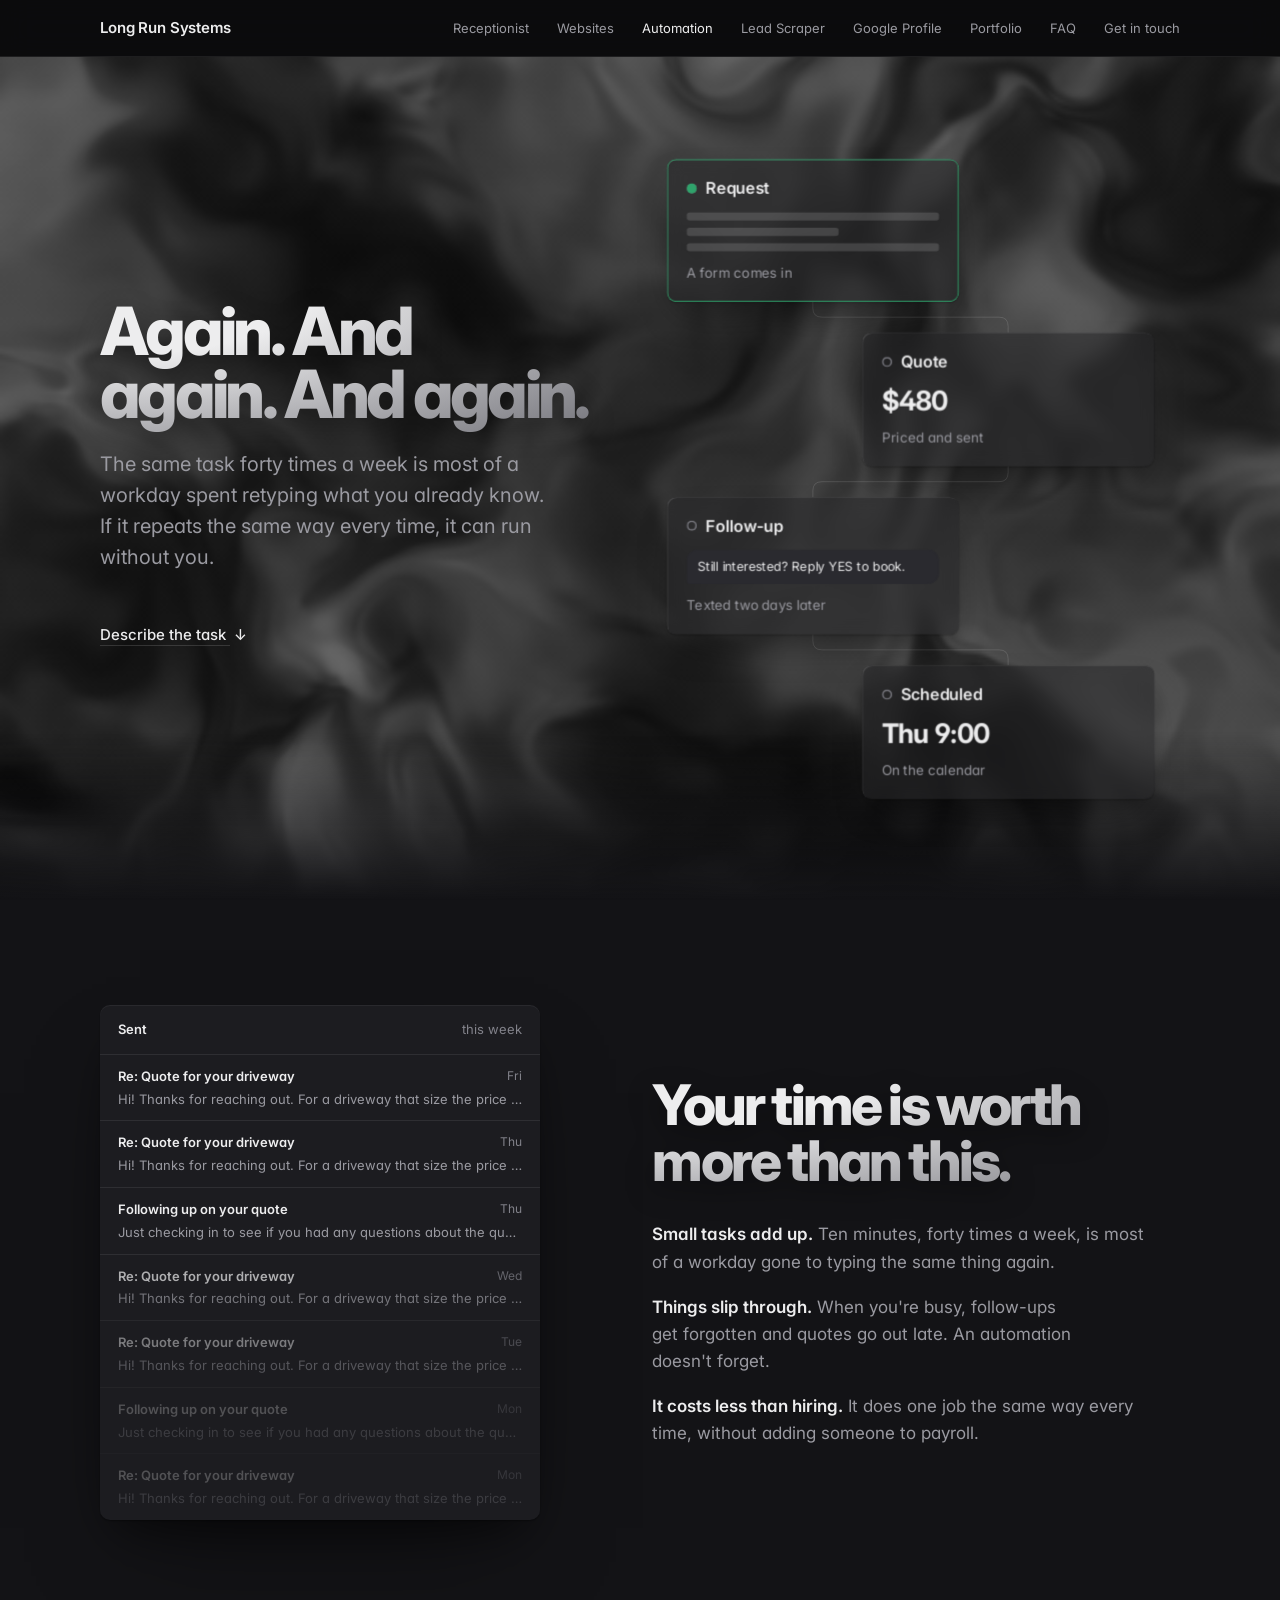
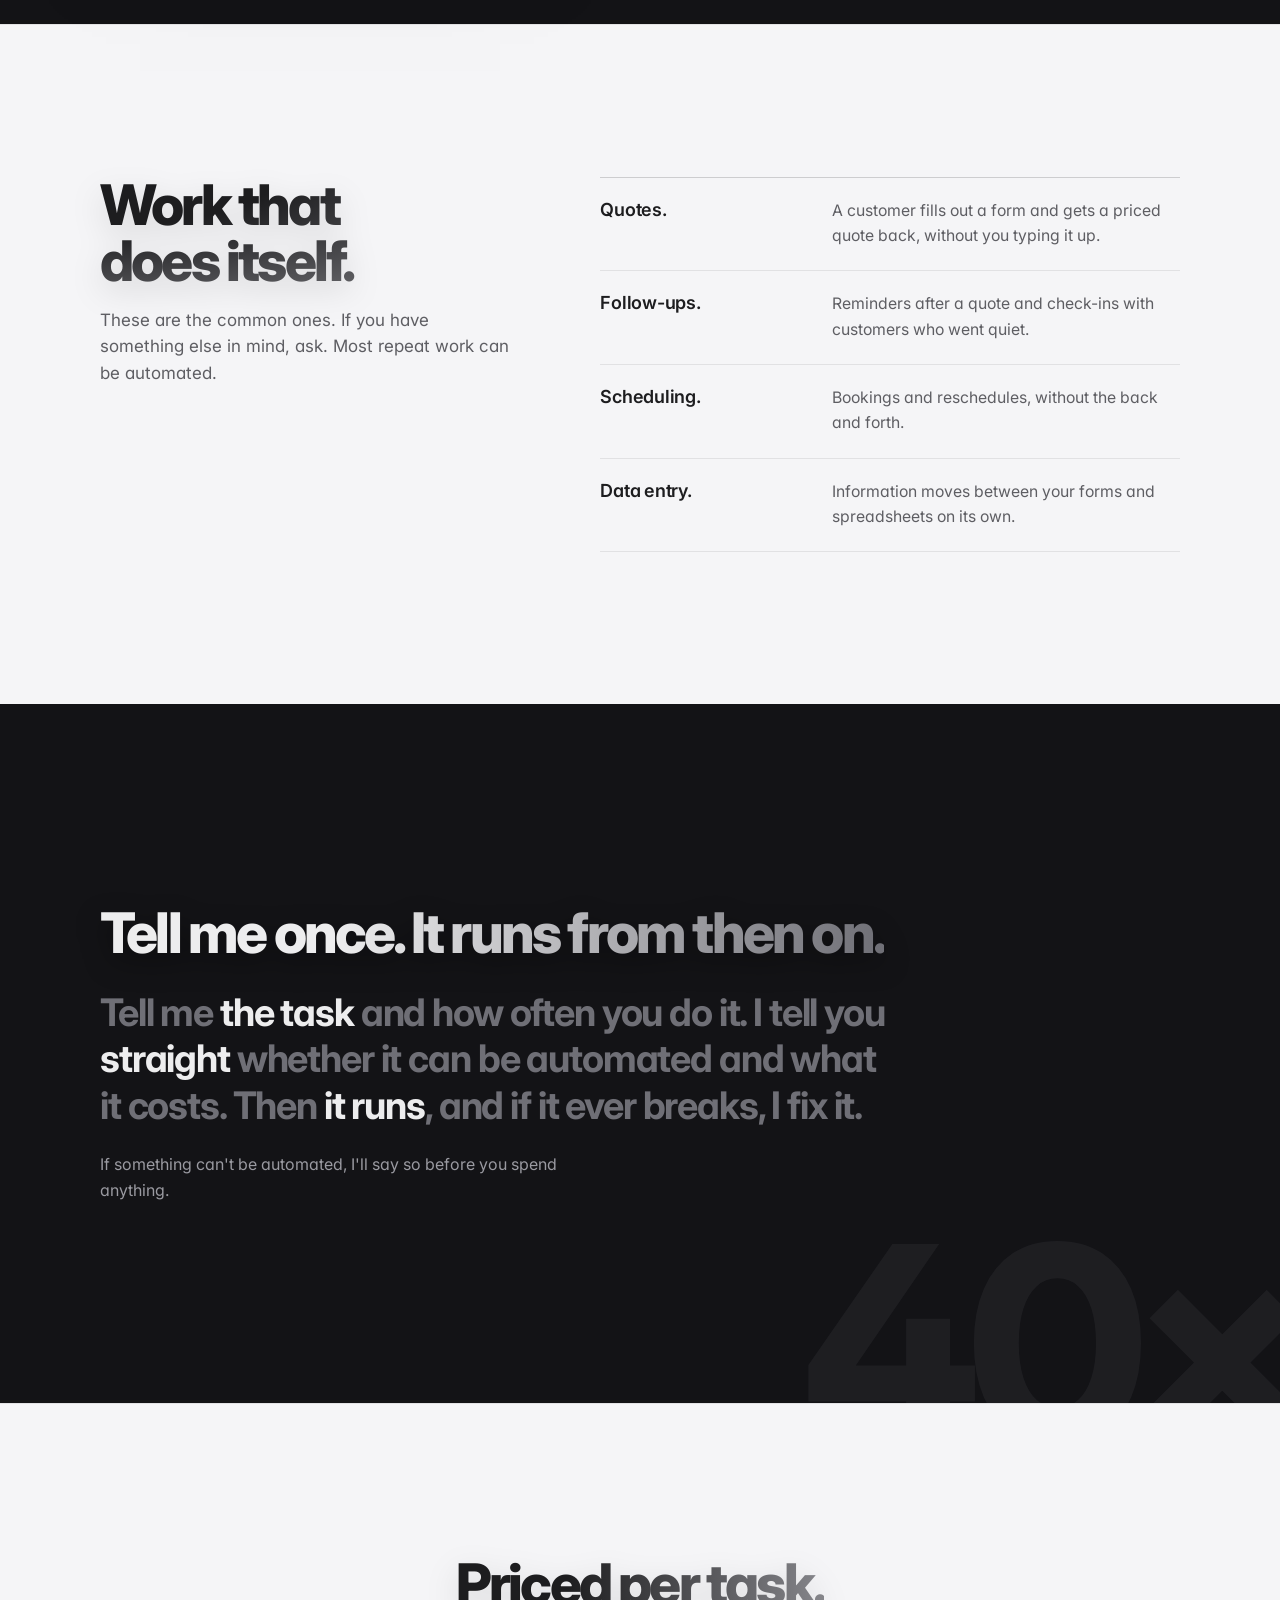
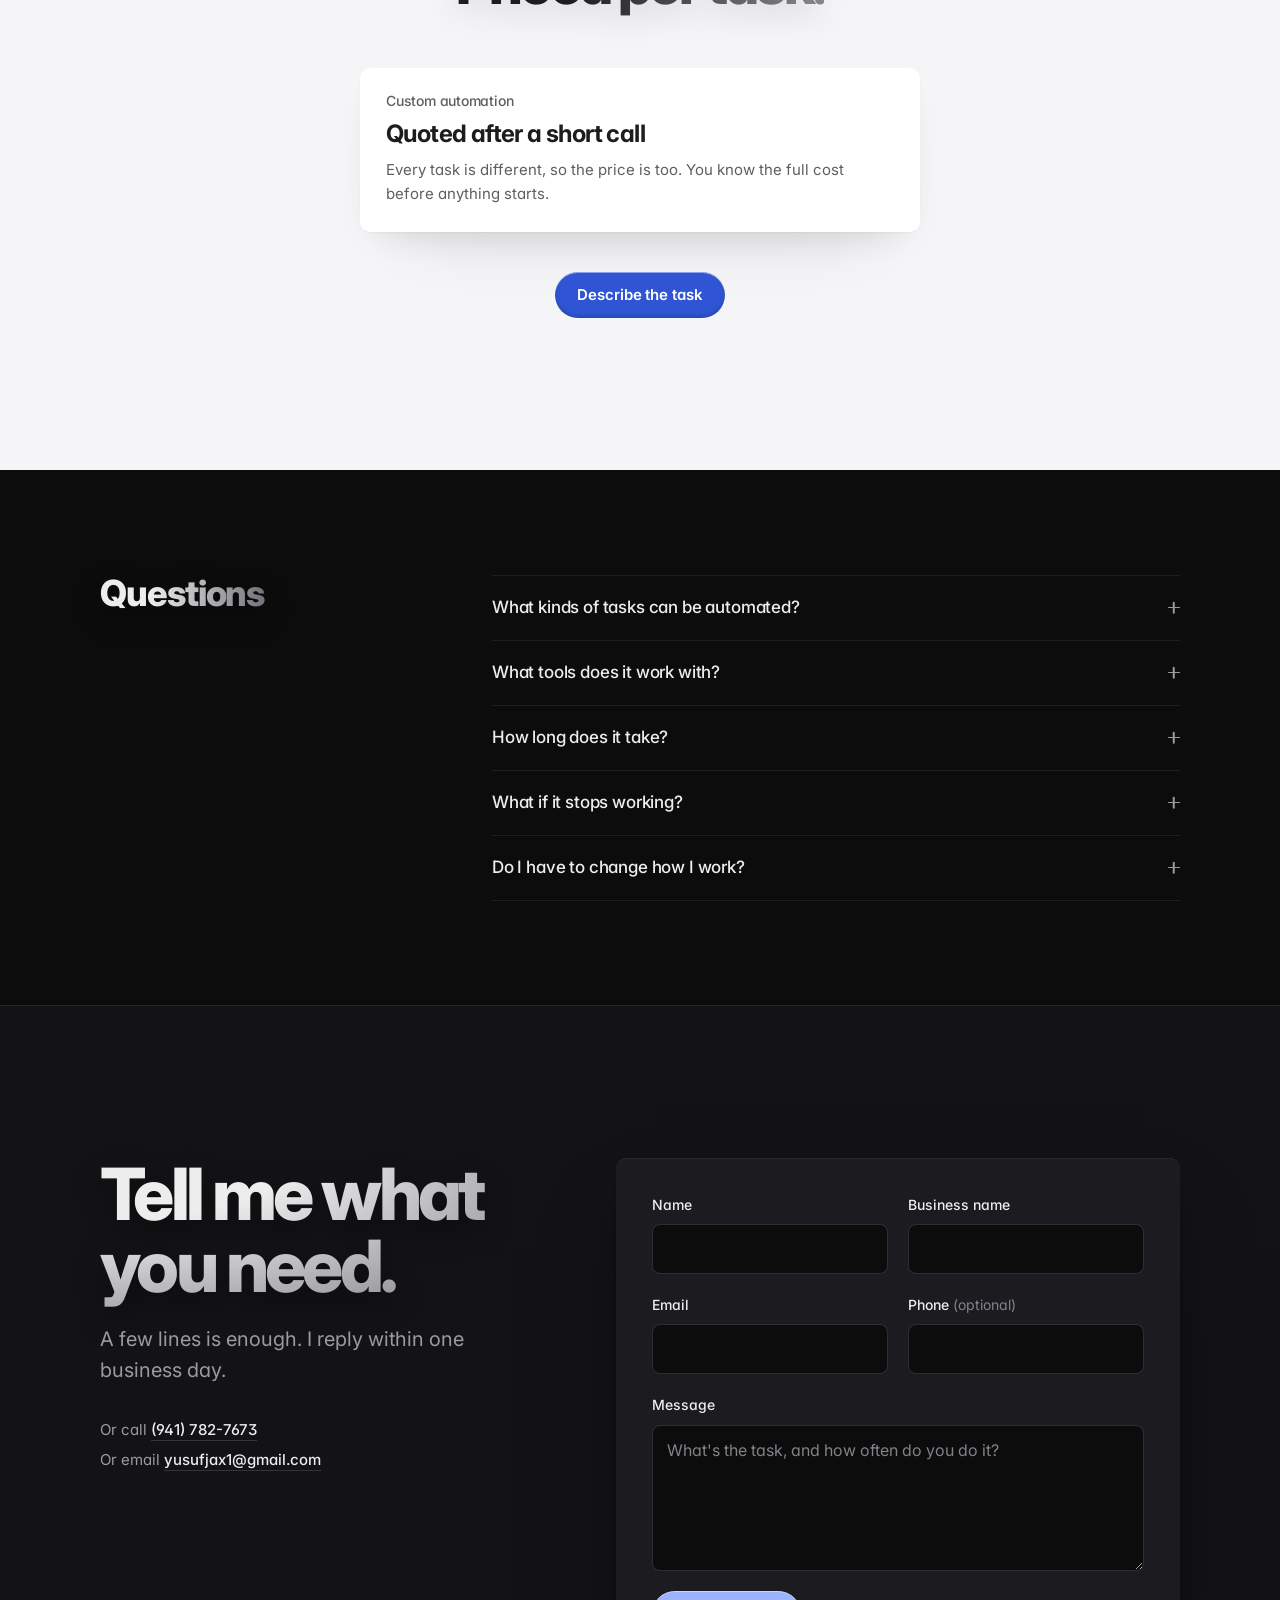
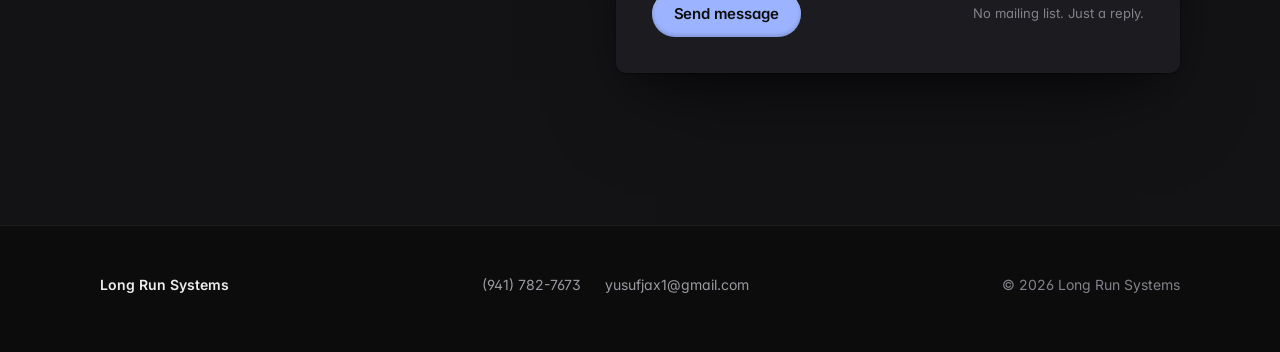
==== commit f8df59e8: "Redesign: replace box grids, add Google Profile page - craft.css: split layouts, annotated call, led" ====
--- a/automation/index.html
+++ b/automation/index.html
@@ -32,10 +32,8 @@
 <link rel="preconnect" href="https://fonts.gstatic.com" crossorigin>
 <link href="https://fonts.googleapis.com/css2?family=Inter:wght@400;500;600;700;800&display=swap" rel="stylesheet">
 <link rel="stylesheet" href="../styles.css">
+<link rel="stylesheet" href="../craft.css">
 </head>
-<body>
-<a class="skip-link" href="#main">Skip to content</a>
-
 <body>
 <a class="skip-link" href="#main">Skip to content</a>
 
@@ -48,6 +46,7 @@
         <li class="nav-section"><a class="header-link" href="../websites/">Websites</a></li>
         <li class="nav-section"><a class="header-link" href="../automation/" aria-current="page">Automation</a></li>
         <li class="nav-section"><a class="header-link" href="../lead-scraper/">Lead Scraper</a></li>
+        <li class="nav-section"><a class="header-link" href="../google-profile/">Google Profile</a></li>
         <li class="nav-section"><a class="header-link" href="../portfolio/">Portfolio</a></li>
         <li class="nav-section"><a class="header-link" href="../faq/">FAQ</a></li>
         <li><a class="header-link" href="../contact/">Get in touch</a></li>
@@ -79,91 +78,52 @@
   </section>
 
   <section class="section section--band section--snug" id="why" aria-labelledby="why-title">
-    <div class="container center">
-      <div class="section-head">
-        <div class="reveal"><h2 id="why-title">Your time is worth more <span class="tone">than this.</span></h2></div>
-      </div>
-
-      <ul class="boxes boxes--n3" role="list">
-        <li class="reveal">
-          <div class="box">
-            <h3>Small tasks add up.</h3>
-            <p>Ten minutes, forty times a week, is most of a workday gone to typing the same thing again.</p>
-          </div>
-        </li>
-        <li class="reveal">
-          <div class="box">
-            <h3>Things slip through.</h3>
-            <p>When you're busy, follow-ups get forgotten and quotes go out late. An automation doesn't forget.</p>
-          </div>
-        </li>
-        <li class="reveal">
-          <div class="box">
-            <h3>It costs less than hiring.</h3>
-            <p>An automation does one job the same way every time, without adding someone to payroll.</p>
-          </div>
-        </li>
+    <div class="container split split--flip">
+      <div class="split-copy">
+        <div class="reveal"><h2 id="why-title">Your time is worth <span class="tone">more than this.</span></h2></div>
+        <div class="runin reveal">
+          <p><strong>Small tasks add up.</strong> Ten minutes, forty times a week, is most of a workday gone to typing the same thing again.</p>
+          <p><strong>Things slip through.</strong> When you're busy, follow-ups get forgotten and quotes go out late. An automation doesn't forget.</p>
+          <p><strong>It costs less than hiring.</strong> It does one job the same way every time, without adding someone to payroll.</p>
+        </div>
+      </div>
+      <div class="split-object reveal" aria-hidden="true">
+        <div class="inbox">
+          <p class="inbox-head">Sent <span>this week</span></p>
+          <p class="inbox-row"><b>Re: Quote for your driveway</b><i>Fri</i><span>Hi! Thanks for reaching out. For a driveway that size the price would be...</span></p>
+          <p class="inbox-row"><b>Re: Quote for your driveway</b><i>Thu</i><span>Hi! Thanks for reaching out. For a driveway that size the price would be...</span></p>
+          <p class="inbox-row"><b>Following up on your quote</b><i>Thu</i><span>Just checking in to see if you had any questions about the quote I sent...</span></p>
+          <p class="inbox-row"><b>Re: Quote for your driveway</b><i>Wed</i><span>Hi! Thanks for reaching out. For a driveway that size the price would be...</span></p>
+          <p class="inbox-row"><b>Re: Quote for your driveway</b><i>Tue</i><span>Hi! Thanks for reaching out. For a driveway that size the price would be...</span></p>
+          <p class="inbox-row"><b>Following up on your quote</b><i>Mon</i><span>Just checking in to see if you had any questions about the quote I sent...</span></p>
+          <p class="inbox-row"><b>Re: Quote for your driveway</b><i>Mon</i><span>Hi! Thanks for reaching out. For a driveway that size the price would be...</span></p>
+        </div>
+      </div>
+    </div>
+  </section>
+
+  <section class="section section--light" id="tasks" aria-labelledby="tasks-title">
+    <div class="container ledger">
+      <div class="ledger-head">
+        <div class="reveal"><h2 id="tasks-title">Work that <span class="tone">does itself.</span></h2></div>
+        <p class="lede reveal">These are the common ones. If you have something else in mind, ask. Most repeat work can be automated.</p>
+      </div>
+      <ul class="ledger-list reveal" role="list">
+        <li><h3>Quotes.</h3><p>A customer fills out a form and gets a priced quote back, without you typing it up.</p></li>
+        <li><h3>Follow-ups.</h3><p>Reminders after a quote and check-ins with customers who went quiet.</p></li>
+        <li><h3>Scheduling.</h3><p>Bookings and reschedules, without the back and forth.</p></li>
+        <li><h3>Data entry.</h3><p>Information moves between your forms and spreadsheets on its own.</p></li>
       </ul>
     </div>
   </section>
 
-  <section class="section section--light" id="tasks" aria-labelledby="tasks-title">
-    <div class="container center">
-      <div class="section-head">
-        <div class="reveal"><h2 id="tasks-title">Work that <span class="tone">does itself.</span></h2></div>
-      </div>
-
-      <ul class="boxes boxes--n4" role="list">
-        <li class="reveal">
-          <div class="box">
-            <h3>Quotes.</h3>
-            <p>A customer fills out a form and gets a priced quote back, without you typing it up.</p>
-          </div>
-        </li>
-        <li class="reveal">
-          <div class="box">
-            <h3>Follow-ups.</h3>
-            <p>Reminders after a quote and check-ins with customers who went quiet.</p>
-          </div>
-        </li>
-        <li class="reveal">
-          <div class="box">
-            <h3>Scheduling.</h3>
-            <p>Bookings and reschedules, without the back and forth.</p>
-          </div>
-        </li>
-        <li class="reveal">
-          <div class="box">
-            <h3>Data entry.</h3>
-            <p>Information moves between your forms and spreadsheets on its own.</p>
-          </div>
-        </li>
-      </ul>
-      <p class="plans-note reveal">These are the common ones. If you have something else in mind, ask. Most repeat work can be automated.</p>
-    </div>
-  </section>
-
-  <section class="section section--band section--roomy" id="how" aria-labelledby="how-title">
-    <div class="container center">
-      <div class="section-head">
-        <div class="reveal"><h2 id="how-title">Tell me once. <span class="tone">It runs from then on.</span></h2></div>
-      </div>
-
-      <ol class="sequence reveal" role="list">
-        <li class="sequence-step">
-          <h3>Tell me the task.</h3>
-          <p>What it is and how often you do it.</p>
-        </li>
-        <li class="sequence-step">
-          <h3>I tell you straight.</h3>
-          <p>Whether it can be automated and what it costs. If it can't, I'll say so.</p>
-        </li>
-        <li class="sequence-step">
-          <h3>It runs itself.</h3>
-          <p>I build it and we test it together. If it ever breaks, I fix it.</p>
-        </li>
-      </ol>
-    </div>
+  <section class="section section--band section--roomy has-ghost" id="how" aria-labelledby="how-title">
+    <div class="container week">
+      <div class="reveal"><h2 id="how-title">Tell me once. <span class="tone">It runs from then on.</span></h2></div>
+      <p class="week-text reveal">Tell me <b>the task</b> and how often you do it. I tell you <b>straight</b> whether it can be automated and what it costs. Then <b>it runs</b>, and if it ever breaks, I fix it.</p>
+      <p class="week-note reveal">If something can't be automated, I'll say so before you spend anything.</p>
+    </div>
+    <span class="ghost" aria-hidden="true">40&times;</span>
   </section>
 
   <section class="section section--light" id="pricing" aria-labelledby="pricing-title">
--- a/styles.css
+++ b/styles.css
@@ -1550,7 +1550,7 @@
   fill: none;
   stroke: var(--accent);
   stroke-width: 3;
-  stroke-linecap: round;
+  stroke-linecap: butt; /* butt, so the dash is cut clean at a box edge */
 }
 .flow-streak path:nth-child(1) { opacity: 0.25; }
 .flow-streak path:nth-child(2) { opacity: 0.55; }
--- a/craft.css
+++ b/craft.css
@@ -0,0 +1,495 @@
+/* ==========================================================================
+   craft.css: layouts that replace the repeated box grids.
+   Loaded after styles.css on every page. Uses the same tokens, so it follows
+   the dark bands and the light (.section--light) bands on its own.
+   No glows. Depth comes only from --panel-shadow, as elsewhere.
+   ========================================================================== */
+
+/* ---------- Split: copy on one side, one object on the other ----------
+   Left-aligned on purpose, so the page stops reading as a column of
+   centered blocks. .split--flip puts the object first on wide screens. */
+.split {
+  display: grid;
+  gap: clamp(48px, 7vw, 72px);
+  align-items: center;
+}
+.split-copy h2 { font-size: clamp(2rem, 6vw, 3.5rem); }
+.split-copy .lede { margin-top: 18px; }
+.split-object { display: flex; justify-content: center; }
+@media (min-width: 900px) {
+  .split { grid-template-columns: 1.08fr 1fr; gap: 64px; }
+  .split--flip { grid-template-columns: 1fr 1.08fr; }
+  .split--flip .split-object { order: -1; }
+  .split-object { justify-content: flex-end; }
+  .split--flip .split-object { justify-content: flex-start; }
+}
+
+/* Run-in points: the bold opening sentence carries the point, the rest of
+   the paragraph supports it. Replaces three boxes with one readable column. */
+.runin {
+  margin-top: 32px;
+  max-width: 31em;
+  display: grid;
+  gap: 18px;
+}
+.runin p {
+  color: var(--text-muted);
+  font-size: 1.0625rem;
+  line-height: 1.6;
+  text-wrap: pretty;
+}
+.runin strong { color: var(--text); font-weight: 600; }
+
+/* ---------- Object: lock screen content (inside .lock-phone) ---------- */
+.lock-date { font-size: 0.8125rem; color: rgba(255,255,255,0.62); font-weight: 500; }
+.lock-time {
+  font-size: 4rem;
+  line-height: 1;
+  font-weight: 700;
+  letter-spacing: -0.04em;
+  margin-top: 2px;
+}
+.lock-stack { display: grid; gap: 7px; margin-top: 30px; text-align: left; }
+.note {
+  padding: 10px 12px;
+  border-radius: 16px;
+  background: rgba(255, 255, 255, 0.09);
+  font-size: 0.75rem;
+  line-height: 1.35;
+}
+.note b { display: flex; justify-content: space-between; font-weight: 600; font-size: 0.75rem; }
+.note b i { font-style: normal; font-weight: 400; color: rgba(255,255,255,0.5); }
+.note span { color: rgba(255,255,255,0.68); }
+.note:nth-child(2) { opacity: 0.86; }
+.note:nth-child(3) { opacity: 0.7; }
+.note:nth-child(4) { opacity: 0.54; }
+
+/* ---------- Object: search result page ---------- */
+.serp {
+  width: min(440px, 100%);
+  padding: 18px 20px 22px;
+  border-radius: var(--radius);
+  background: #ffffff;
+  color: #202124;
+  box-shadow: var(--panel-shadow);
+  text-align: left;
+  font-size: 0.8125rem;
+}
+.serp-bar {
+  display: flex;
+  align-items: center;
+  gap: 10px;
+  padding: 9px 14px;
+  border-radius: 999px;
+  border: 1px solid #dfe1e5;
+  color: #3c4043;
+}
+.serp-bar svg { width: 14px; height: 14px; flex: none; stroke: #9aa0a6; }
+.serp-hit { padding: 16px 0 0; }
+.serp-hit + .serp-hit { margin-top: 14px; border-top: 1px solid #eceef1; }
+.serp-url { color: #4d5156; font-size: 0.75rem; }
+.serp-title { color: #1a0dab; font-size: 1rem; line-height: 1.3; margin-top: 2px; }
+.serp-desc { color: #4d5156; margin-top: 4px; line-height: 1.45; }
+.serp-stars { color: #e7711b; letter-spacing: 1px; }
+.serp-hit--stale .serp-title { color: #681da8; }
+.serp-hit--stale { opacity: 0.78; }
+
+/* ---------- Object: the same email, sent again and again ---------- */
+.inbox {
+  width: min(440px, 100%);
+  border-radius: var(--radius);
+  background: var(--panel);
+  box-shadow: var(--panel-shadow);
+  text-align: left;
+  overflow: hidden;
+}
+.inbox-head {
+  display: flex;
+  justify-content: space-between;
+  padding: 14px 18px;
+  font-size: 0.8125rem;
+  font-weight: 600;
+  border-bottom: 1px solid var(--line);
+}
+.inbox-head span { color: var(--text-faint); font-weight: 400; }
+.inbox-row {
+  display: grid;
+  grid-template-columns: 1fr auto;
+  gap: 2px 12px;
+  padding: 11px 18px;
+  font-size: 0.8125rem;
+  border-bottom: 1px solid var(--line);
+}
+.inbox-row:last-child { border-bottom: 0; }
+.inbox-row b { font-weight: 600; }
+.inbox-row i { font-style: normal; color: var(--text-faint); font-size: 0.75rem; }
+.inbox-row span { grid-column: 1 / -1; color: var(--text-muted); white-space: nowrap; overflow: hidden; text-overflow: ellipsis; }
+.inbox-row:nth-child(n+5) { opacity: 0.7; }
+.inbox-row:nth-child(n+6) { opacity: 0.45; }
+.inbox-row:nth-child(n+7) { opacity: 0.25; }
+
+/* ---------- Object: a half-finished lead spreadsheet ---------- */
+.sheet {
+  width: min(460px, 100%);
+  border-radius: var(--radius-sm);
+  background: #ffffff;
+  color: #202124;
+  box-shadow: var(--panel-shadow);
+  overflow: hidden;
+  font-size: 0.75rem;
+  text-align: left;
+}
+.sheet-bar { padding: 8px 12px; background: #f1f3f4; color: #5f6368; border-bottom: 1px solid #dadce0; }
+.sheet table { width: 100%; border-collapse: collapse; table-layout: fixed; }
+.sheet th, .sheet td {
+  border: 1px solid #e3e5e8;
+  padding: 6px 8px;
+  white-space: nowrap;
+  overflow: hidden;
+  text-overflow: ellipsis;
+}
+.sheet th { background: #f8f9fa; color: #5f6368; font-weight: 500; text-align: left; }
+.sheet th:first-child, .sheet td:first-child { width: 28px; text-align: center; color: #80868b; background: #f8f9fa; }
+.sheet .s-x { text-decoration: line-through; color: #9aa0a6; }
+.sheet .s-q { color: #b06000; }
+.sheet .s-sel { outline: 2px solid #1a73e8; outline-offset: -2px; }
+.sheet .s-hl { background: #fef7e0; }
+
+/* ---------- Annotated call: the transcript with notes in the margins ----------
+   Three columns on wide screens: notes, call, notes. Each line of the call is
+   one grid row, and a note sits in the same row as the line it explains.
+   On narrow screens the notes drop under their line. */
+.annotated {
+  display: grid;
+  grid-template-columns: 1fr;
+  max-width: 980px;
+  margin: 56px auto 0;
+  text-align: left;
+}
+.annotated .line { display: flex; padding: 5px 0; }
+.annotated .line--caller { justify-content: flex-end; }
+.annotated .line--tool { justify-content: center; padding: 10px 0; }
+.annotated .say {
+  max-width: 82%;
+  padding: 10px 14px;
+  border-radius: 18px;
+  font-size: 0.9375rem;
+  line-height: 1.45;
+  background: var(--panel);
+  box-shadow: var(--panel-shadow);
+}
+.annotated .line--caller .say { background: var(--text); color: var(--bg); border-bottom-right-radius: 6px; }
+.annotated .line--agent .say { border-bottom-left-radius: 6px; }
+.annotated .line--tool .say {
+  font-size: 0.8125rem;
+  font-weight: 600;
+  padding: 6px 12px;
+  border-radius: 999px;
+  color: var(--ok);
+  background: color-mix(in srgb, var(--ok) 12%, var(--panel));
+  box-shadow: none;
+}
+.annotated .aside {
+  position: relative;
+  margin: 2px 0 14px;
+  padding-left: 14px;
+  border-left: 1px solid var(--line-strong);
+  color: var(--text-muted);
+  font-size: 0.875rem;
+  line-height: 1.45;
+}
+.annotated .aside b { display: block; color: var(--text); font-weight: 600; }
+.annotated-foot {
+  max-width: 34em;
+  margin: 40px auto 0;
+  color: var(--text-muted);
+  font-size: 0.9375rem;
+}
+@media (min-width: 900px) {
+  .annotated {
+    grid-template-columns: minmax(0, 1fr) minmax(0, 420px) minmax(0, 1fr);
+    column-gap: 40px;
+  }
+  .annotated .line { grid-column: 2; }
+  .annotated .aside { grid-row: var(--r); }
+  .annotated .aside {
+    grid-column: 1;
+    align-self: center;
+    margin: 0;
+    padding: 0 0 0 0;
+    border-left: 0;
+    text-align: right;
+    max-width: 15em;
+    justify-self: end;
+  }
+  .annotated .aside--r { grid-column: 3; text-align: left; justify-self: start; }
+  /* the hairline that ties a note to its line */
+  .annotated .aside::after {
+    content: "";
+    position: absolute;
+    top: 50%;
+    right: -32px;
+    width: 22px;
+    border-top: 1px solid var(--line-strong);
+  }
+  .annotated .aside--r::after { right: auto; left: -32px; }
+}
+
+/* ---------- Ledger: heading in the left column, points down the right ----------
+   For "what you get" lists. Hairlines, no panels. */
+.ledger { display: grid; gap: 40px; text-align: left; }
+.ledger-head h2 { font-size: clamp(2rem, 6vw, 3.5rem); }
+.ledger-head .lede { margin-top: 18px; font-size: 1.0625rem; }
+.ledger-list { margin: 0; padding: 0; list-style: none; border-top: 1px solid var(--line-strong); }
+.ledger-list li {
+  display: grid;
+  gap: 4px;
+  padding: 20px 0 22px;
+  border-bottom: 1px solid var(--line);
+}
+.ledger-list h3 { font-size: 1.125rem; }
+.ledger-list p { color: var(--text-muted); font-size: 0.9875rem; line-height: 1.6; }
+@media (min-width: 900px) {
+  .ledger { grid-template-columns: 0.85fr 1.15fr; gap: 72px; align-items: start; }
+  .ledger-head { position: sticky; top: calc(var(--header-h) + 40px); }
+  .ledger-list li { grid-template-columns: 13em 1fr; gap: 24px; align-items: baseline; }
+}
+
+/* ---------- The week: the process told as one paragraph ----------
+   Replaces numbered steps. Day words in full color, the rest toned down. */
+.week { position: relative; text-align: left; }
+.week h2 { font-size: clamp(2rem, 6vw, 3.5rem); }
+.week-text {
+  position: relative;
+  z-index: 1;
+  max-width: 21em;
+  margin-top: 28px;
+  color: var(--text-tone);
+  font-size: clamp(1.5rem, 3.6vw, 2.375rem);
+  line-height: 1.22;
+  font-weight: 700;
+  letter-spacing: -0.03em;
+  text-wrap: pretty;
+}
+.week-text b { color: var(--text); font-weight: 700; }
+.week-note {
+  position: relative;
+  z-index: 1;
+  margin-top: 24px;
+  max-width: 32em;
+  color: var(--text-muted);
+}
+
+/* One oversized figure per page, low contrast, cut off by the edge.
+   Fills the space without adding anything to read. */
+.ghost {
+  position: absolute;
+  right: -0.06em;
+  bottom: -0.18em;
+  z-index: 0;
+  font-size: clamp(7rem, 22vw, 17rem);
+  line-height: 0.8;
+  font-weight: 800;
+  letter-spacing: -0.06em;
+  color: color-mix(in srgb, var(--text) 5%, transparent);
+  pointer-events: none;
+  user-select: none;
+  white-space: nowrap;
+}
+.has-ghost { position: relative; overflow: hidden; }
+
+/* ---------- Home: where to start ---------- */
+.route { display: grid; gap: 32px; text-align: left; }
+.route h2 { font-size: clamp(2rem, 6vw, 3.5rem); }
+.route-list { margin: 0; padding: 0; list-style: none; border-top: 1px solid var(--line-strong); }
+.route-list a {
+  display: grid;
+  grid-template-columns: 1fr auto;
+  align-items: baseline;
+  gap: 16px;
+  padding: 20px 0;
+  border-bottom: 1px solid var(--line);
+  color: var(--text-muted);
+  font-size: clamp(1.0625rem, 2.2vw, 1.25rem);
+}
+.route-list a strong { color: var(--text); font-weight: 600; white-space: nowrap; }
+.route-list a .arrow { margin-left: 6px; }
+.route-list a:hover strong { color: var(--accent); }
+.route-list a:hover .arrow { transform: translateX(3px); }
+@media (min-width: 900px) {
+  .route { grid-template-columns: 0.85fr 1.15fr; gap: 72px; align-items: start; }
+}
+
+/* ---------- Home: showcases that alternate sides ----------
+   The phone and the lead list sit beside their copy instead of under it. */
+.showcase-split { display: grid; gap: 8px; text-align: center; }
+.showcase-split .showcase-line { margin-left: auto; margin-right: auto; }
+.showcase-split .actions { justify-content: center; }
+@media (min-width: 960px) {
+  .showcase-split { grid-template-columns: 1fr 1fr; gap: 56px; align-items: center; text-align: left; }
+  .showcase-split .showcase-line { margin-left: 0; }
+  .showcase-split .actions { justify-content: flex-start; }
+  .showcase-split .showcase-visual { margin-top: 0; }
+  .showcase-split--flip > .showcase-visual { order: -1; }
+}
+
+/* ---------- Lock screen inside the site's iPhone ----------
+   Same .iphone body as the call screen, tilted the other way so the two
+   phones on the receptionist page don't read as copies. */
+.lock-phone {
+  width: 258px;
+  height: 560px;
+  perspective: 1400px;
+  transform: scale(var(--lock-s, 1));
+  transform-origin: center;
+}
+.lock-phone .iphone { transform: rotateX(4deg) rotateY(12deg) rotateZ(-2deg); }
+.lock-phone .iphone-screen {
+  padding: 58px 12px 20px;
+  background: linear-gradient(180deg, #26262b 0%, #141416 55%, #0c0c0d 100%);
+  color: #f2f2f3;
+}
+@media (max-width: 899px) {
+  .lock-phone { --lock-s: 0.86; margin: -40px 0; }
+}
+
+/* ---------- Deck: example sites as stacked browser windows ---------- */
+.deck {
+  position: relative;
+  width: min(560px, 100%);
+  aspect-ratio: 16 / 10.4;
+  margin: 0 auto;
+}
+.deck-card {
+  position: absolute;
+  inset: 0 auto auto 0;
+  width: 88%;
+  border-radius: var(--radius);
+  overflow: hidden;
+  background: #1c1c20;
+  box-shadow: var(--panel-shadow);
+  transition: transform 900ms cubic-bezier(0.65, 0, 0.35, 1), opacity 900ms cubic-bezier(0.65, 0, 0.35, 1), filter 900ms cubic-bezier(0.65, 0, 0.35, 1);
+  will-change: transform;
+}
+.deck-card img { width: 100%; height: auto; aspect-ratio: 16 / 9; object-fit: cover; }
+.deck-bar {
+  display: flex;
+  align-items: center;
+  gap: 12px;
+  padding: 9px 12px;
+  background: #232328;
+  border-bottom: 1px solid rgba(255, 255, 255, 0.06);
+}
+.deck-dots { display: flex; gap: 6px; flex: none; }
+.deck-dots i { width: 9px; height: 9px; border-radius: 50%; background: #3a3a40; }
+.deck-url {
+  flex: 1;
+  padding: 3px 10px;
+  border-radius: 6px;
+  background: #18181b;
+  color: #9a9aa1;
+  font-size: 0.75rem;
+  white-space: nowrap;
+  overflow: hidden;
+  text-overflow: ellipsis;
+}
+.deck-card[data-pos="0"] { z-index: 4; transform: translate(12%, 14%); }
+.deck-card[data-pos="1"] { z-index: 3; transform: translate(6%, 7%) scale(0.95); filter: brightness(0.5); }
+.deck-card[data-pos="2"] { z-index: 2; transform: translate(0, 0) scale(0.9); filter: brightness(0.3); }
+.deck-card[data-pos="3"] { z-index: 1; transform: translate(0, 0) scale(0.85); filter: brightness(0.2); opacity: 0; }
+.deck-card[data-pos="out"] { z-index: 5; transform: translate(46%, 22%) rotate(4deg); opacity: 0; }
+.deck-card[data-pos="0"]:hover { transform: translate(12%, 12.5%); box-shadow: var(--panel-shadow-lift); }
+.hero-visual .deck { width: min(600px, 100cqw); }
+
+/* ---------- Object: a Google Maps business profile ----------
+   The hero version is complete and alive (the review count ticks up and a
+   new review slides in on a loop); .gbp--empty is the half-finished one. */
+.gbp {
+  width: min(400px, 100%);
+  border-radius: var(--radius);
+  overflow: hidden;
+  background: #ffffff;
+  color: #202124;
+  box-shadow: var(--panel-shadow);
+  text-align: left;
+  font-size: 0.8125rem;
+}
+.hero-visual .gbp { width: min(420px, 100cqw); }
+.gbp-map {
+  position: relative;
+  height: 128px;
+  background: #e8eef0;
+  overflow: hidden;
+}
+.gbp-road { position: absolute; background: #ffffff; }
+.gbp-road--a { left: -10%; right: -10%; top: 58%; height: 10px; transform: rotate(-8deg); }
+.gbp-road--b { top: -10%; bottom: -10%; left: 34%; width: 8px; transform: rotate(14deg); }
+.gbp-road--c { top: -10%; bottom: -10%; left: 76%; width: 6px; background: #f6d88a; transform: rotate(-4deg); }
+.gbp-pin {
+  position: absolute;
+  z-index: 1;
+  left: 50%;
+  top: 44%;
+  width: 22px;
+  height: 22px;
+  margin: -22px 0 0 -11px;
+  border-radius: 50% 50% 50% 0;
+  background: #ea4335;
+  transform: rotate(-45deg);
+  box-shadow: 0 2px 4px rgba(0, 0, 0, 0.25);
+}
+.gbp-pin::after {
+  content: "";
+  position: absolute;
+  inset: 7px;
+  border-radius: 50%;
+  background: #a50e0e;
+}
+.gbp-map--flat { height: 96px; filter: grayscale(1); opacity: 0.8; }
+.gbp-body { padding: 16px 18px 18px; }
+.gbp-name { font-size: 1.25rem; line-height: 1.25; color: #202124; }
+.gbp-rating { margin-top: 4px; color: #70757a; display: flex; align-items: center; gap: 6px; }
+.gbp-rating b { color: #202124; font-weight: 500; }
+.gbp-stars { color: #fbbc04; letter-spacing: 1px; }
+.gbp-stars--low { background: linear-gradient(90deg, #fbbc04 74%, #dadce0 74%); -webkit-background-clip: text; background-clip: text; color: transparent; }
+.gbp-meta { margin-top: 2px; color: #70757a; }
+.gbp-open { color: #188038; }
+.gbp-missing { color: #b3261e; }
+.gbp-actions { display: flex; gap: 8px; margin-top: 14px; flex-wrap: wrap; }
+.gbp-actions span {
+  padding: 6px 12px;
+  border-radius: 999px;
+  border: 1px solid #dadce0;
+  color: #1a73e8;
+  font-weight: 500;
+}
+.gbp-actions span:first-child { background: #1a73e8; border-color: #1a73e8; color: #ffffff; }
+.gbp-claim { margin-top: 16px; padding-top: 14px; border-top: 1px solid #eceef1; color: #5f6368; }
+.gbp-claim u { color: #1a73e8; text-decoration: none; font-weight: 500; }
+.gbp--empty .gbp-actions span:first-child { background: none; color: #1a73e8; border-color: #dadce0; }
+
+.gbp-review {
+  margin-top: 16px;
+  padding: 12px 14px;
+  border-radius: var(--radius-sm);
+  background: #f1f3f4;
+  color: #3c4043;
+  line-height: 1.45;
+}
+.gbp-review-head { display: flex; justify-content: space-between; margin-bottom: 4px; }
+.gbp-review-head b { font-weight: 600; color: #202124; }
+/* Review count: (86) then (87) as the review arrives */
+.gbp-count { display: inline-grid; }
+.gbp-count span { grid-area: 1 / 1; }
+@media (prefers-reduced-motion: no-preference) {
+  .gbp-review { animation: gbp-review 7s cubic-bezier(0.65, 0, 0.35, 1) infinite; }
+  .gbp-count span:first-child { animation: gbp-old 7s steps(1) infinite; }
+  .gbp-count span:last-child { animation: gbp-new 7s steps(1) infinite; }
+}
+@keyframes gbp-review {
+  0%, 12% { opacity: 0; transform: translateY(10px); }
+  22%, 86% { opacity: 1; transform: none; }
+  96%, 100% { opacity: 0; transform: translateY(-6px); }
+}
+@keyframes gbp-old { 0% { opacity: 1; } 20% { opacity: 0; } 94% { opacity: 1; } }
+@keyframes gbp-new { 0% { opacity: 0; } 20% { opacity: 1; } 94% { opacity: 0; } }
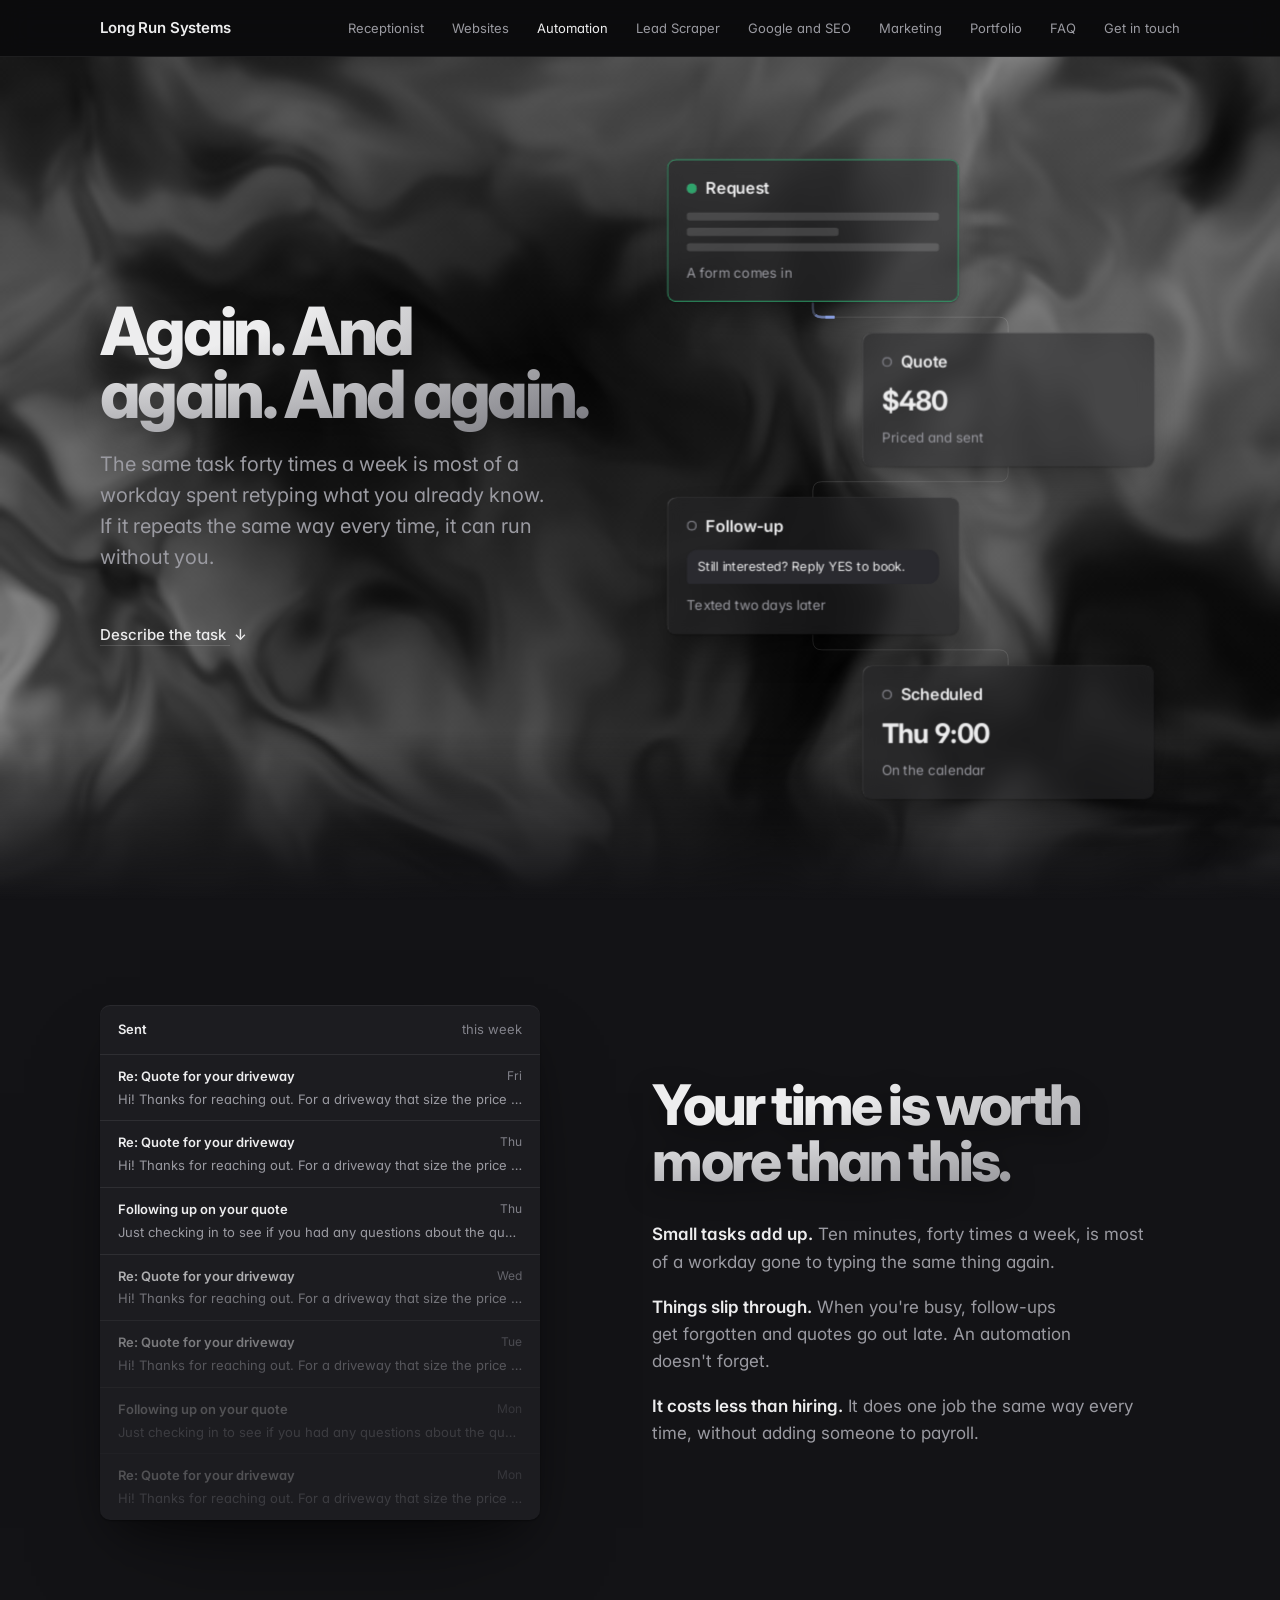
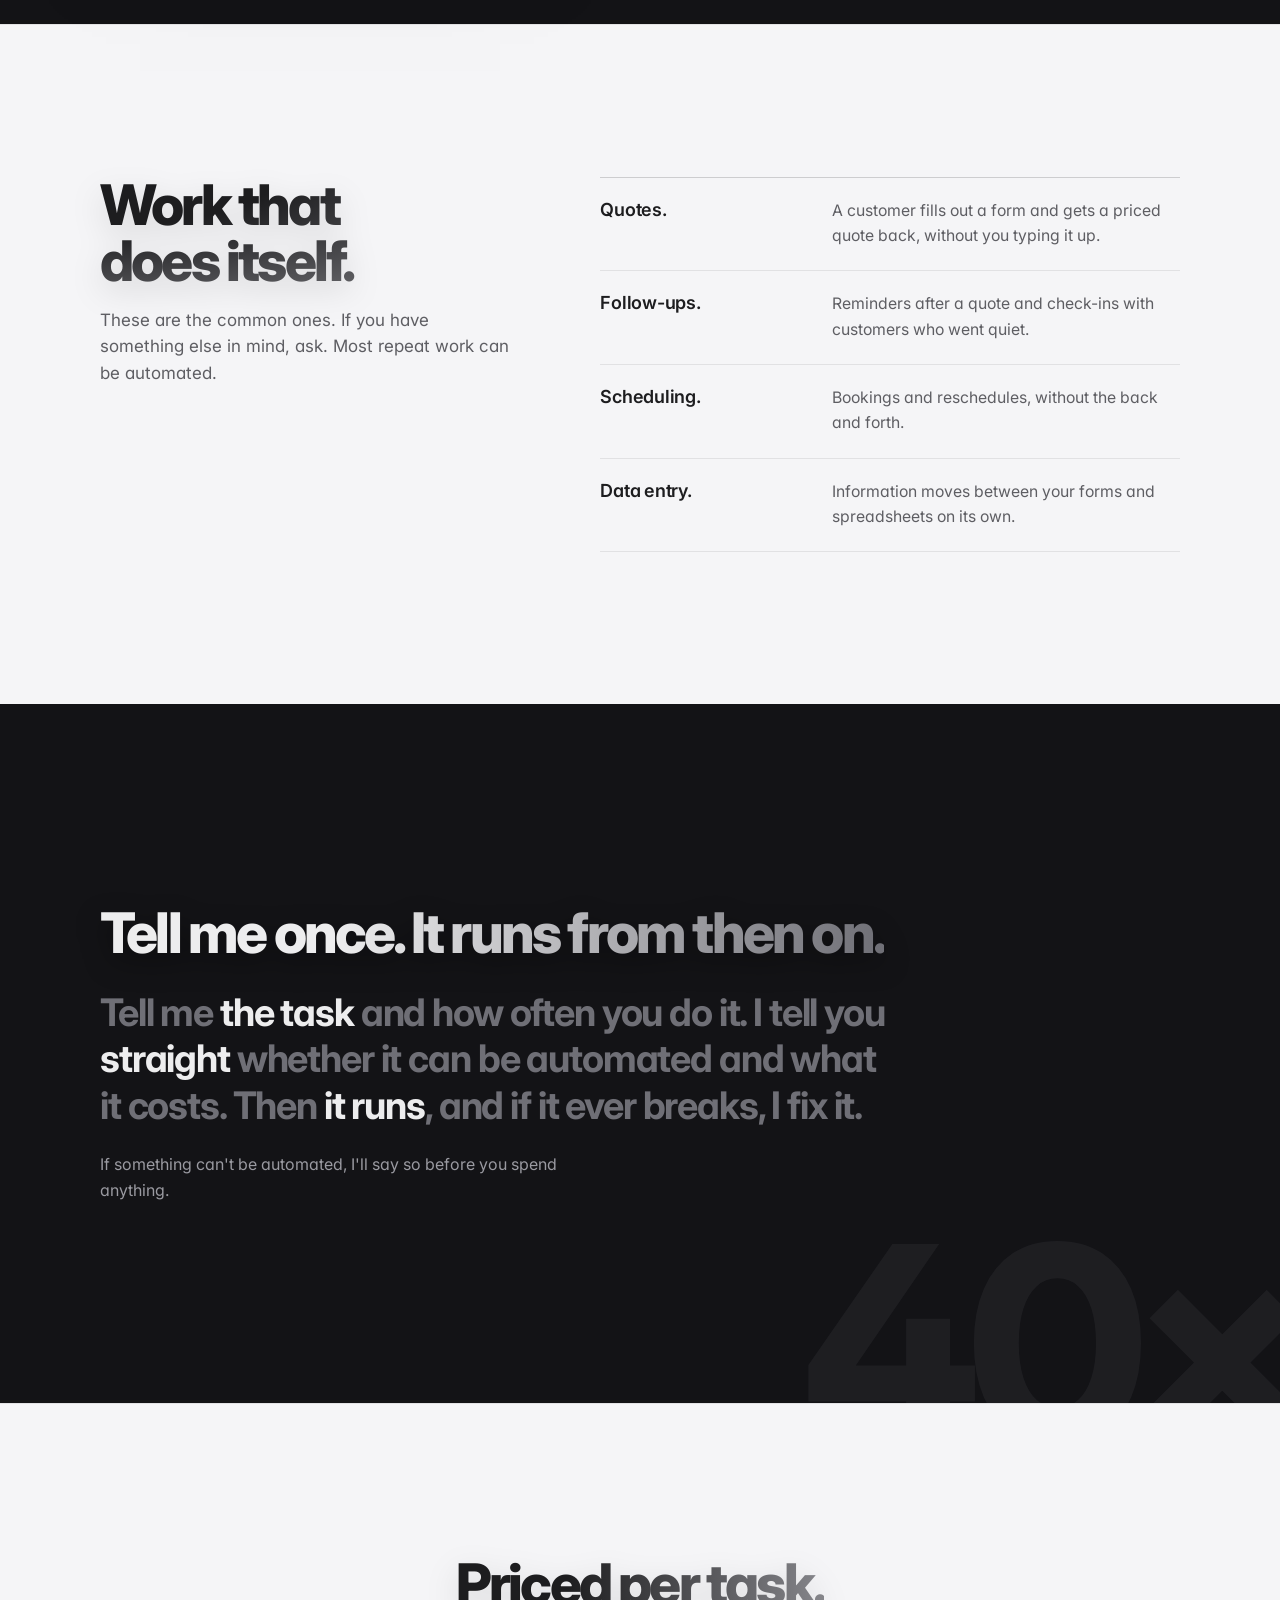
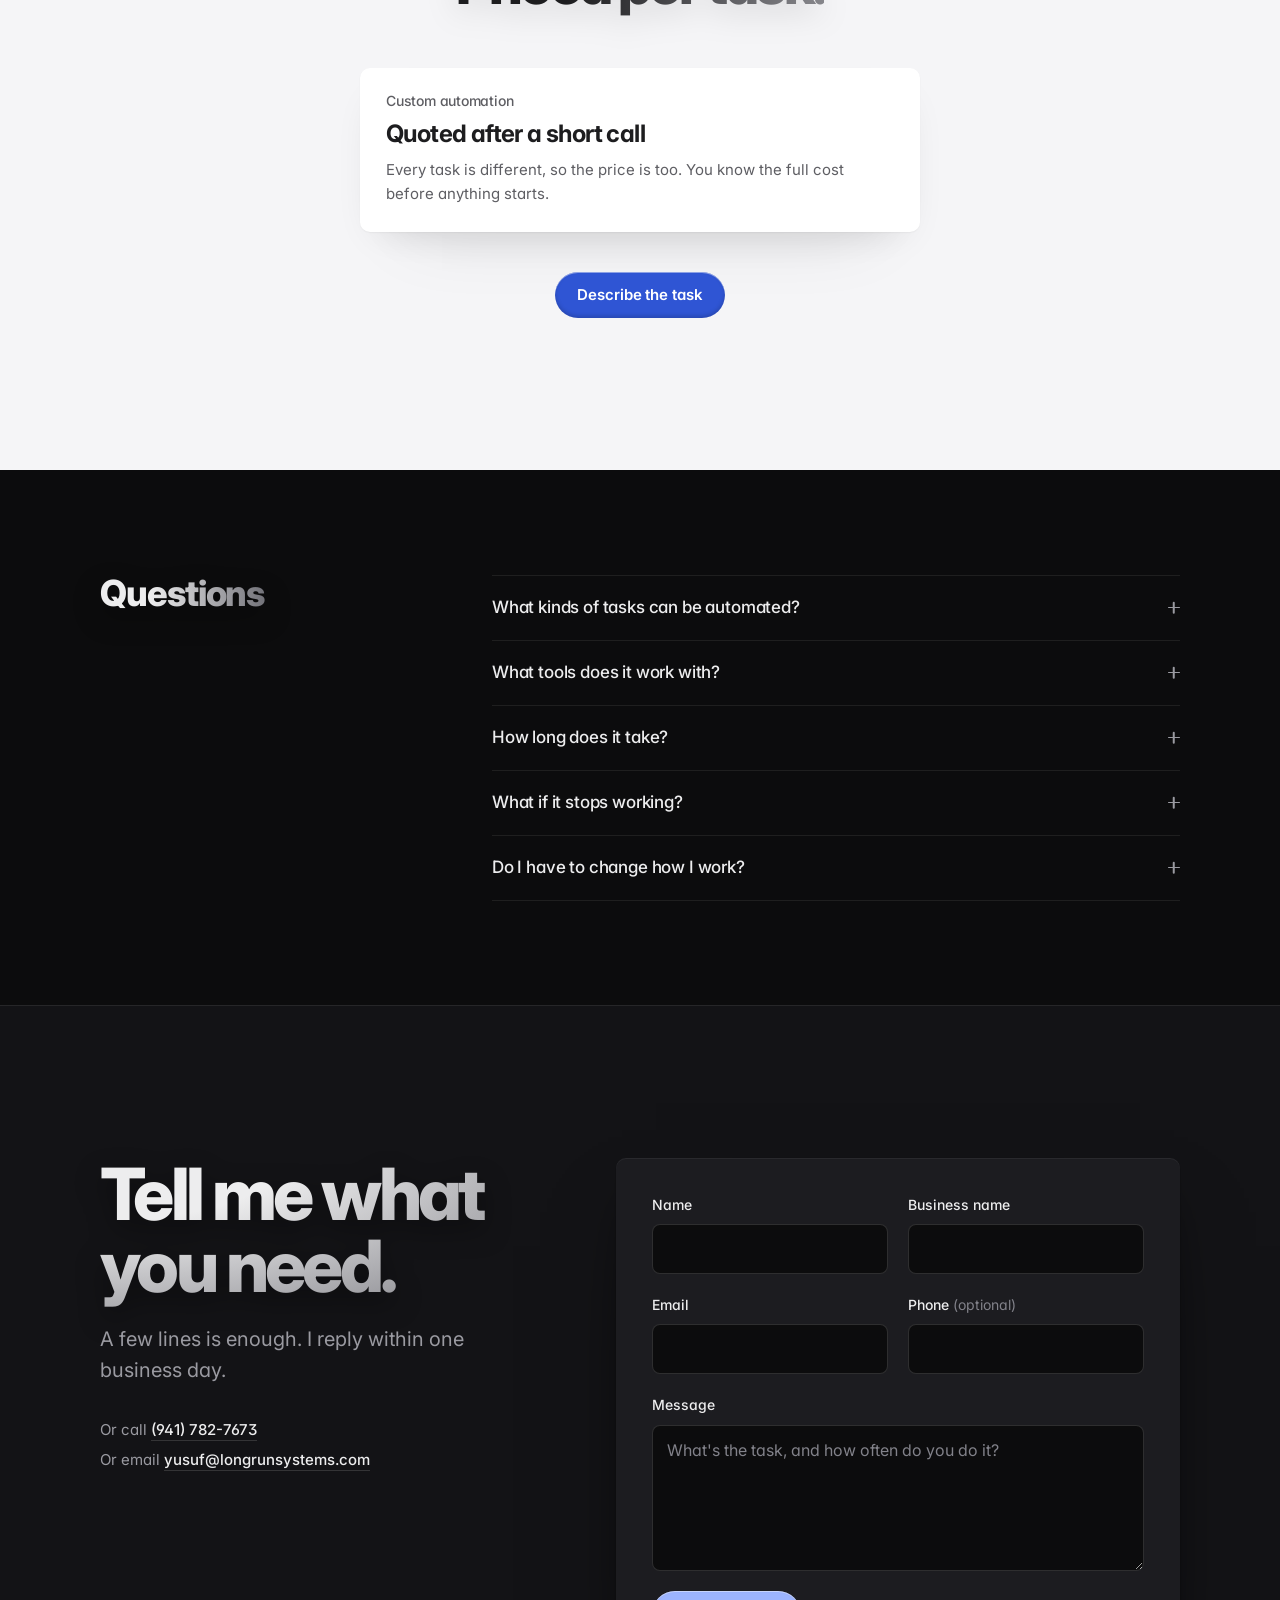
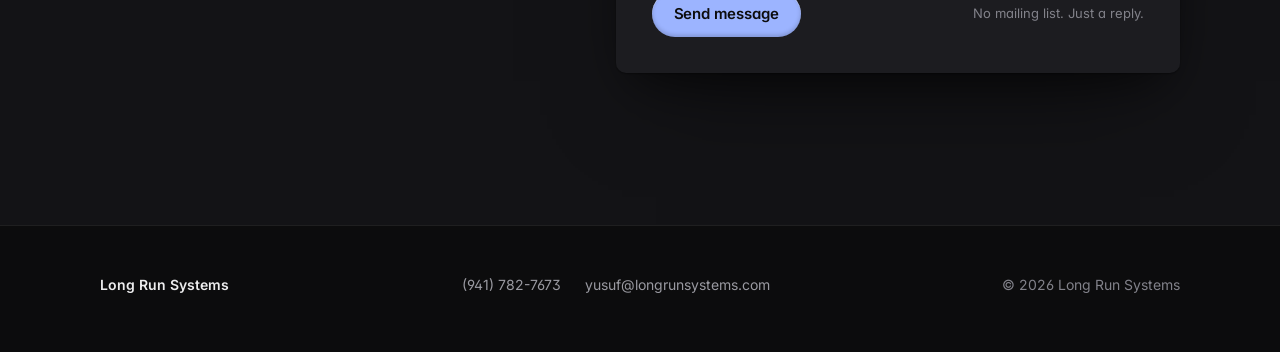
==== commit 4684e432: "Google Profile and SEO, new Marketing page, SEO on websites, new email - Google Profile becomes Goog" ====
--- a/automation/index.html
+++ b/automation/index.html
@@ -46,7 +46,8 @@
         <li class="nav-section"><a class="header-link" href="../websites/">Websites</a></li>
         <li class="nav-section"><a class="header-link" href="../automation/" aria-current="page">Automation</a></li>
         <li class="nav-section"><a class="header-link" href="../lead-scraper/">Lead Scraper</a></li>
-        <li class="nav-section"><a class="header-link" href="../google-profile/">Google Profile</a></li>
+        <li class="nav-section"><a class="header-link" href="../google-profile/">Google and SEO</a></li>
+        <li class="nav-section"><a class="header-link" href="../marketing/">Marketing</a></li>
         <li class="nav-section"><a class="header-link" href="../portfolio/">Portfolio</a></li>
         <li class="nav-section"><a class="header-link" href="../faq/">FAQ</a></li>
         <li><a class="header-link" href="../contact/">Get in touch</a></li>
@@ -215,7 +216,7 @@
         <p class="lede reveal">A few lines is enough. I reply within one business day.</p>
         <div class="contact-aside reveal">
           <p>Or call <a href="tel:+19417827673">(941) 782-7673</a></p>
-          <p>Or email <a href="mailto:yusufjax1@gmail.com">yusufjax1@gmail.com</a></p>
+          <p>Or email <a href="mailto:yusuf@longrunsystems.com">yusuf@longrunsystems.com</a></p>
         </div>
       </div>
 
@@ -266,7 +267,7 @@
     <p class="footer-name">Long Run Systems</p>
     <div class="footer-links">
       <a href="tel:+19417827673">(941) 782-7673</a>
-      <a href="mailto:yusufjax1@gmail.com">yusufjax1@gmail.com</a>
+      <a href="mailto:yusuf@longrunsystems.com">yusuf@longrunsystems.com</a>
     </div>
     <p class="copyright">&copy; <span id="year">2026</span> Long Run Systems</p>
   </div>
--- a/styles.css
+++ b/styles.css
@@ -132,9 +132,9 @@
 }
 .site-nav .nav-section { display: none; }
 
-/* ---------- Mobile menu (built by script.js, phones only) ---------- */
+/* ---------- Mobile menu (built by script.js, below 1024px, where the full nav no longer fits on one line) ---------- */
 .menu-toggle { display: none; }
-@media (max-width: 879px) {
+@media (max-width: 1023px) {
   .js .site-nav { display: none; }
   .js .menu-toggle { display: inline-flex; }
 }
@@ -239,7 +239,7 @@
 .menu-open .site-header,
 .menu-open main,
 .menu-open .site-footer { touch-action: none; }
-@media (min-width: 880px) {
+@media (min-width: 1024px) {
   .site-nav .nav-section { display: block; }
 }
 .wordmark {
--- a/craft.css
+++ b/craft.css
@@ -493,3 +493,132 @@
 }
 @keyframes gbp-old { 0% { opacity: 1; } 20% { opacity: 0; } 94% { opacity: 1; } }
 @keyframes gbp-new { 0% { opacity: 0; } 20% { opacity: 1; } 94% { opacity: 0; } }
+
+/* ---------- Object: a short video posting everywhere (Marketing) ----------
+   A vertical clip plays (the bar fills), then the five platforms tick off
+   one by one and clear again while the next clip plays. */
+.reel {
+  display: grid;
+  grid-template-columns: auto minmax(0, 1fr);
+  align-items: center;
+  gap: 22px;
+  width: min(440px, 100%);
+  text-align: left;
+}
+.reel-video {
+  position: relative;
+  width: clamp(132px, 34vw, 168px);
+  aspect-ratio: 9 / 16;
+  border-radius: 18px;
+  overflow: hidden;
+  background: linear-gradient(165deg, #2c2c32, #141416 70%);
+  box-shadow: var(--panel-shadow), inset 0 0 0 1px rgba(255, 255, 255, 0.06);
+}
+.reel-play {
+  position: absolute;
+  left: 50%;
+  top: 42%;
+  width: 0;
+  height: 0;
+  margin: -11px 0 0 -6px;
+  border-left: 17px solid rgba(255, 255, 255, 0.85);
+  border-top: 11px solid transparent;
+  border-bottom: 11px solid transparent;
+}
+.reel-caption {
+  position: absolute;
+  left: 12px;
+  right: 12px;
+  bottom: 24px;
+  color: #ffffff;
+  font-size: 0.75rem;
+  font-weight: 600;
+  line-height: 1.3;
+}
+.reel-bar {
+  position: absolute;
+  left: 12px;
+  right: 12px;
+  bottom: 13px;
+  height: 3px;
+  border-radius: 2px;
+  background: rgba(255, 255, 255, 0.22);
+  overflow: hidden;
+}
+.reel-bar span {
+  display: block;
+  height: 100%;
+  background: #ffffff;
+  transform: scaleX(0.6);
+  transform-origin: left;
+}
+.reel-posts { margin: 0; padding: 0; list-style: none; border-top: 1px solid var(--line-strong); }
+.reel-posts li {
+  display: flex;
+  align-items: center;
+  gap: 10px;
+  padding: 11px 0;
+  border-bottom: 1px solid var(--line);
+  color: var(--text);
+  font-size: 0.9375rem;
+  font-weight: 500;
+  white-space: nowrap;
+}
+.reel-mark {
+  position: relative;
+  flex: none;
+  width: 9px;
+  height: 9px;
+  border-radius: 50%;
+  box-shadow: inset 0 0 0 1.5px var(--text-faint);
+}
+.reel-mark::after {
+  content: "";
+  position: absolute;
+  inset: 0;
+  border-radius: 50%;
+  background: var(--ok, #2fa36b);
+}
+.reel-state { margin-left: auto; color: var(--text-muted); font-size: 0.8125rem; font-weight: 400; }
+@media (prefers-reduced-motion: no-preference) {
+  .reel-bar span { animation: reel-play 8s linear infinite; }
+  .reel-mark::after,
+  .reel-state { animation: reel-post 8s ease infinite both; }
+  .reel-posts li:nth-child(2) > * { animation-delay: 0.45s; }
+  .reel-posts li:nth-child(3) > * { animation-delay: 0.9s; }
+  .reel-posts li:nth-child(4) > * { animation-delay: 1.35s; }
+  .reel-posts li:nth-child(5) > * { animation-delay: 1.8s; }
+  .reel-posts li:nth-child(2) .reel-mark::after { animation-delay: 0.45s; }
+  .reel-posts li:nth-child(3) .reel-mark::after { animation-delay: 0.9s; }
+  .reel-posts li:nth-child(4) .reel-mark::after { animation-delay: 1.35s; }
+  .reel-posts li:nth-child(5) .reel-mark::after { animation-delay: 1.8s; }
+}
+@keyframes reel-play {
+  0% { transform: scaleX(0); }
+  45%, 100% { transform: scaleX(1); }
+}
+@keyframes reel-post {
+  0%, 46% { opacity: 0; transform: scale(0.6); }
+  52%, 90% { opacity: 1; transform: none; }
+  96%, 100% { opacity: 0; transform: none; }
+}
+
+/* ---------- Object: a social account that went quiet (Marketing) ---------- */
+.feed {
+  width: min(360px, 100%);
+  padding: 20px;
+  border-radius: var(--radius);
+  background: var(--panel);
+  box-shadow: var(--panel-shadow);
+  text-align: left;
+}
+.feed-head { display: flex; align-items: center; gap: 14px; }
+.feed-avatar { flex: none; width: 48px; height: 48px; border-radius: 50%; background: var(--line-strong); }
+.feed-name { color: var(--text); font-weight: 600; }
+.feed-stats { color: var(--text-muted); font-size: 0.875rem; }
+.feed-stats b { color: var(--text); font-weight: 600; }
+.feed-grid { display: grid; grid-template-columns: repeat(3, 1fr); gap: 4px; margin-top: 18px; }
+.feed-grid span { aspect-ratio: 1; border-radius: 4px; background: rgba(255, 255, 255, 0.1); }
+.feed-grid .feed-empty { background: none; border: 1px dashed var(--line-strong); }
+.feed-note { margin-top: 16px; color: var(--text-muted); font-size: 0.875rem; }
+.feed-note span { color: #ff9b9b; }
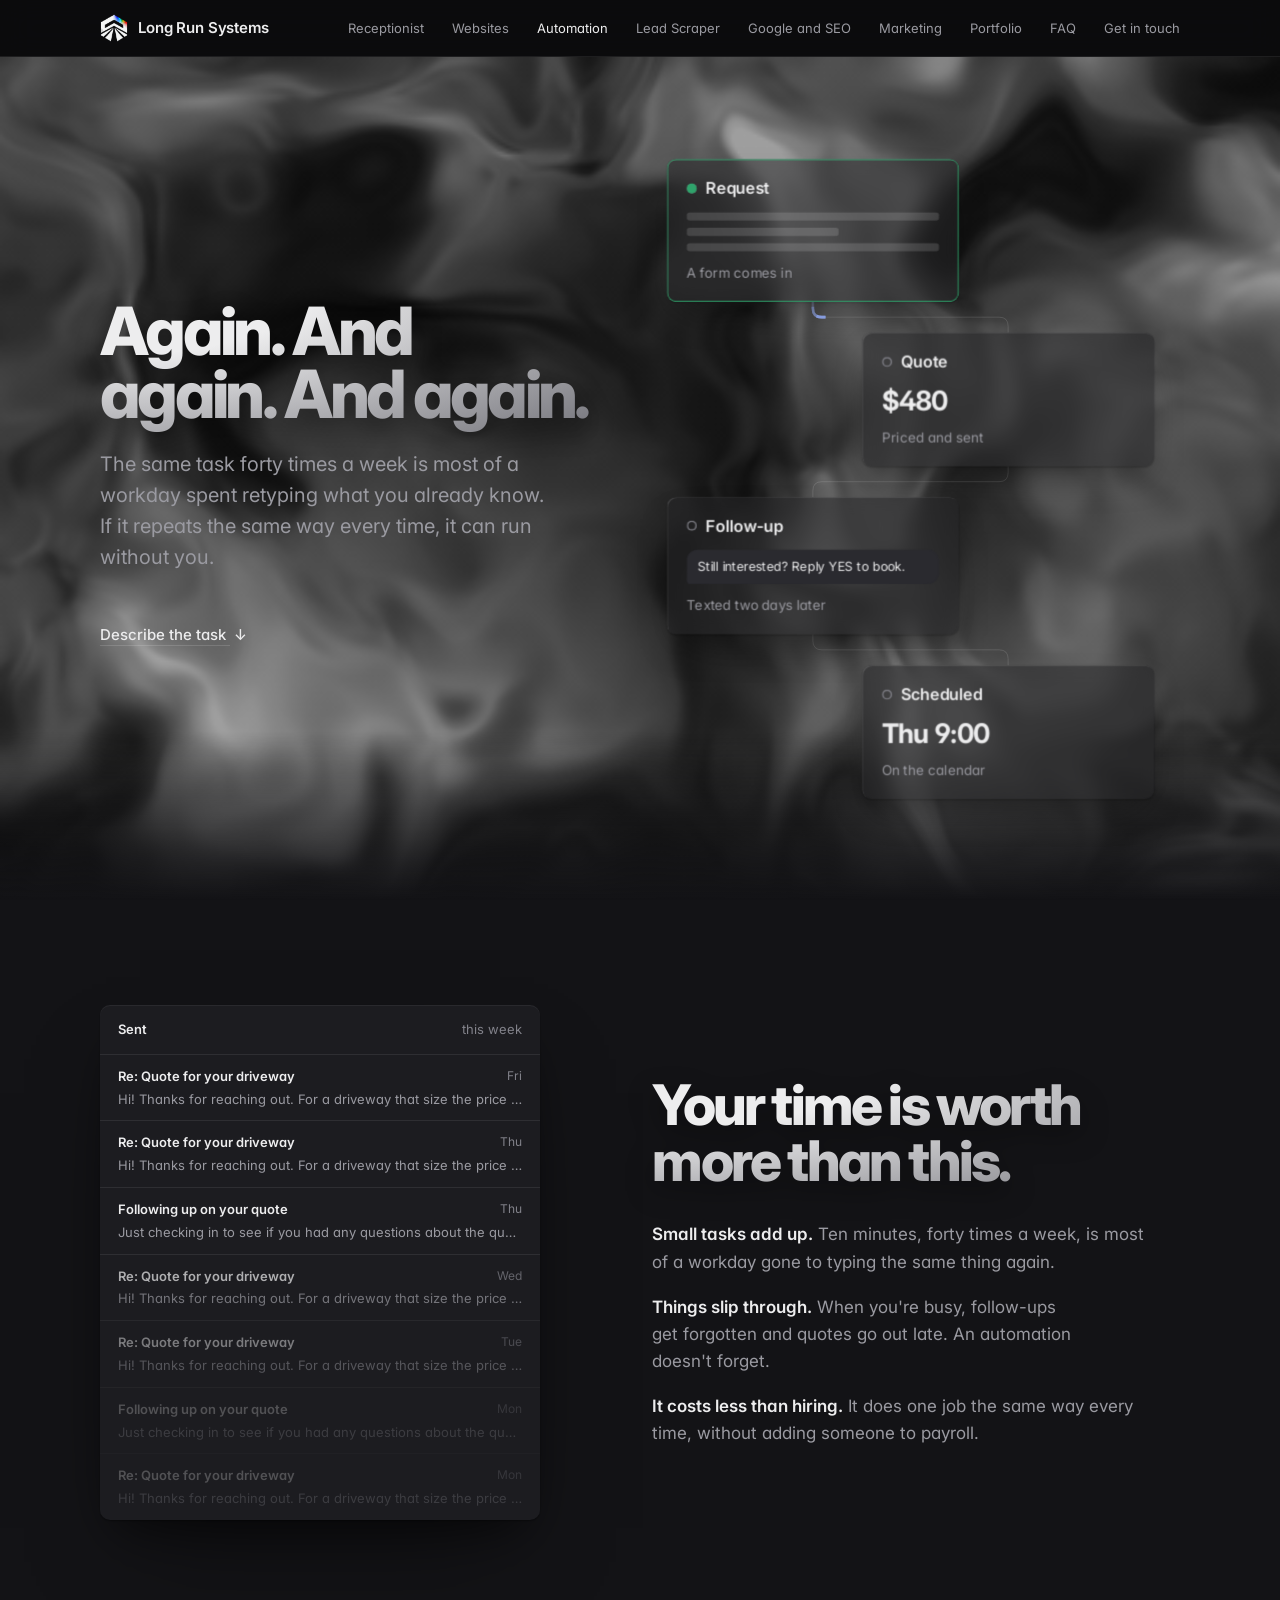
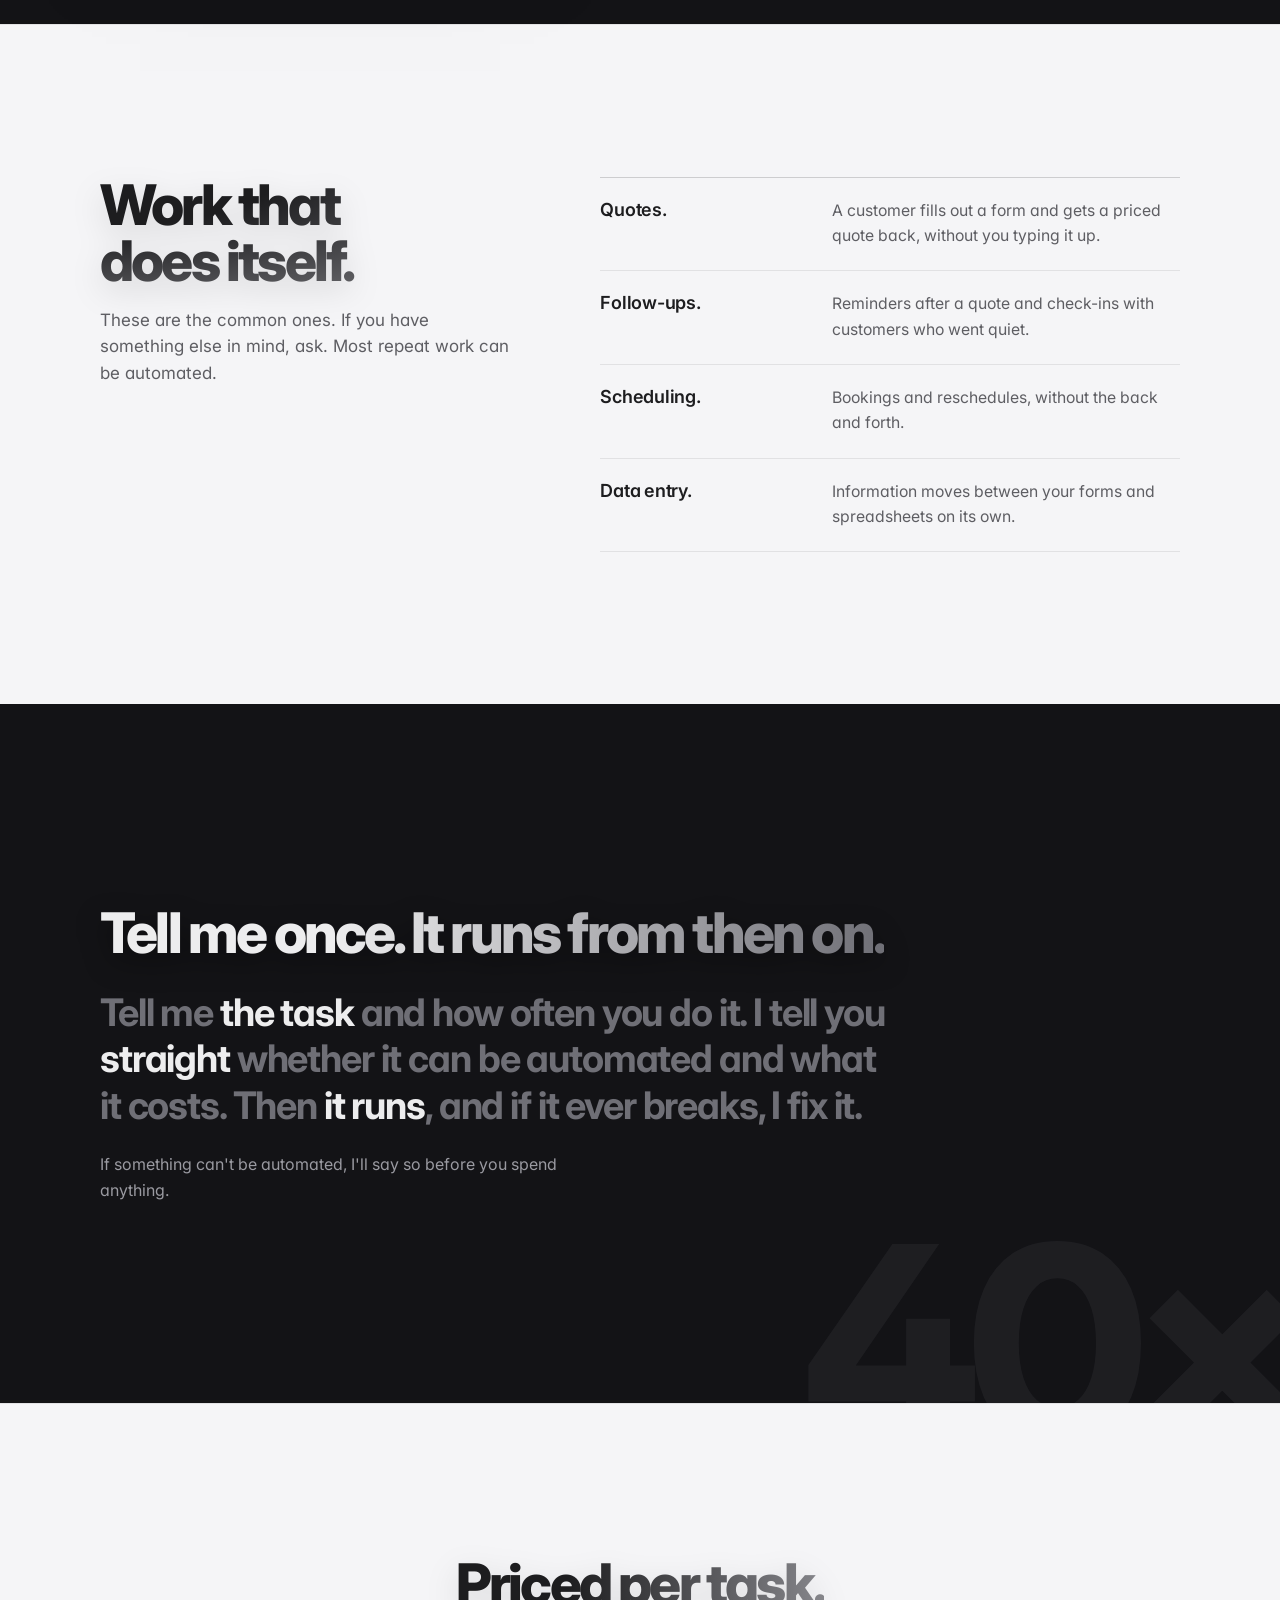
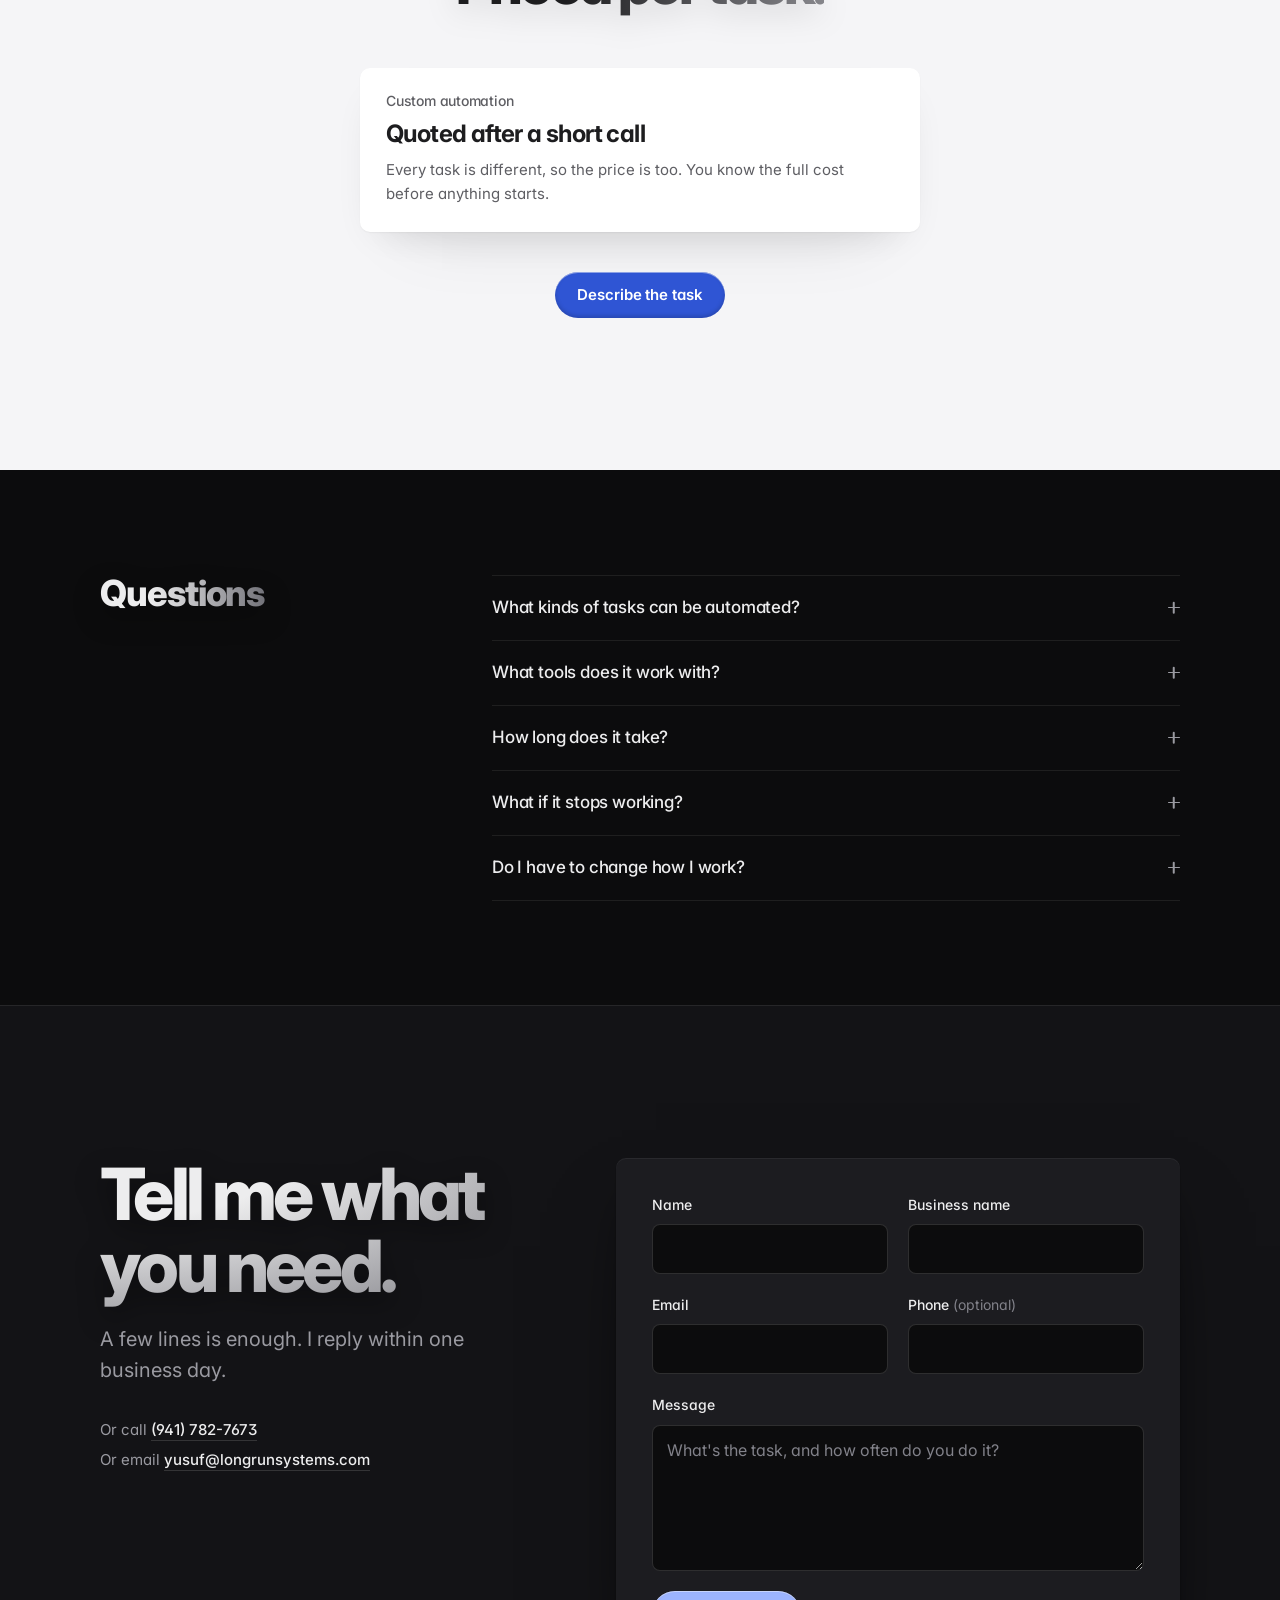
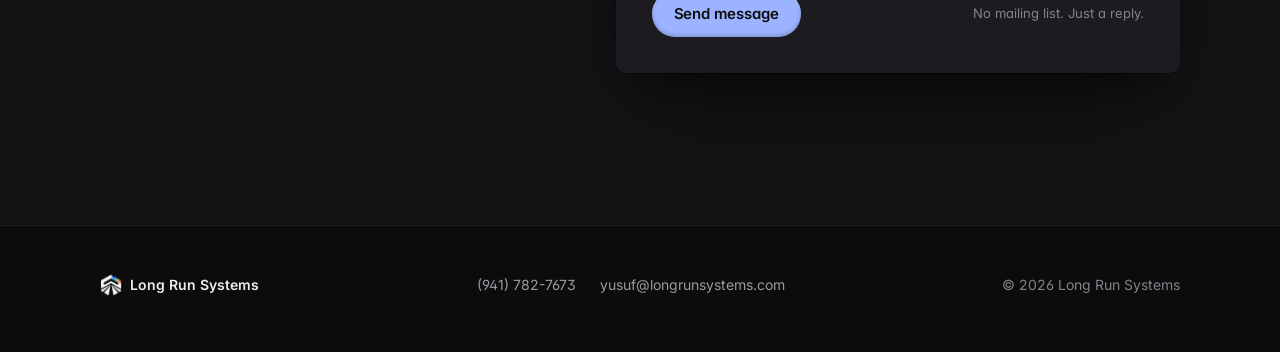
==== commit c9b2eacb: "Add the Long Run Systems logo - Logo as transparent PNGs: assets/brand/logo.png (original colors) an" ====
--- a/automation/index.html
+++ b/automation/index.html
@@ -7,7 +7,10 @@
 <meta name="description" content="Custom automations for quotes, follow-ups, scheduling, and data entry. For local businesses.">
 <meta name="theme-color" content="#0c0c0d">
 <link rel="canonical" href="https://longrunsystems.com/automation/">
-<link rel="icon" href="../favicon.svg" type="image/svg+xml">
+<link rel="icon" href="../favicon-32.png" type="image/png" sizes="32x32">
+<link rel="icon" href="../assets/brand/icon-192.png" type="image/png" sizes="192x192">
+<link rel="apple-touch-icon" href="../apple-touch-icon.png">
+<link rel="manifest" href="../site.webmanifest">
 <meta property="og:type" content="website">
 <meta property="og:site_name" content="Long Run Systems">
 <meta property="og:locale" content="en_US">
@@ -39,7 +42,7 @@
 
 <header class="site-header">
   <div class="container">
-    <a class="wordmark" href="../">Long Run Systems</a>
+    <a class="wordmark" href="../"><img class="wordmark-logo" src="../assets/brand/logo-light-96.png" width="28" height="28" alt="">Long Run Systems</a>
     <nav aria-label="Primary">
       <ul class="site-nav" role="list">
         <li class="nav-section"><a class="header-link" href="../receptionist/">Receptionist</a></li>
@@ -264,7 +267,7 @@
 
 <footer class="site-footer">
   <div class="container footer-row">
-    <p class="footer-name">Long Run Systems</p>
+    <p class="footer-name"><img class="footer-logo" src="../assets/brand/logo-light-96.png" width="22" height="22" alt="" loading="lazy">Long Run Systems</p>
     <div class="footer-links">
       <a href="tel:+19417827673">(941) 782-7673</a>
       <a href="mailto:yusuf@longrunsystems.com">yusuf@longrunsystems.com</a>
--- a/styles.css
+++ b/styles.css
@@ -242,12 +242,23 @@
 @media (min-width: 1024px) {
   .site-nav .nav-section { display: block; }
 }
+/* Just above the breakpoint the full nav and the logo only fit with the
+   links set a little closer together */
+@media (min-width: 1024px) and (max-width: 1199px) {
+  .site-nav { gap: 20px; }
+}
 .wordmark {
+  display: inline-flex;
+  align-items: center;
+  gap: 10px;
   color: var(--text);
   font-weight: 600;
   font-size: 0.9375rem;
   letter-spacing: -0.01em;
 }
+/* The logo mark: assets/brand/logo-light-96.png (the light version, for the
+   dark site; assets/brand/logo.png is the original colors) */
+.wordmark-logo { flex: none; width: 28px; height: 28px; }
 .wordmark:hover { color: var(--text); }
 .header-link {
   display: inline-flex;
@@ -2116,7 +2127,8 @@
     justify-content: space-between;
   }
 }
-.footer-name { color: var(--text); font-weight: 600; }
+.footer-name { display: inline-flex; align-items: center; gap: 8px; color: var(--text); font-weight: 600; }
+.footer-logo { flex: none; width: 22px; height: 22px; }
 .footer-links {
   display: flex;
   flex-wrap: wrap;
